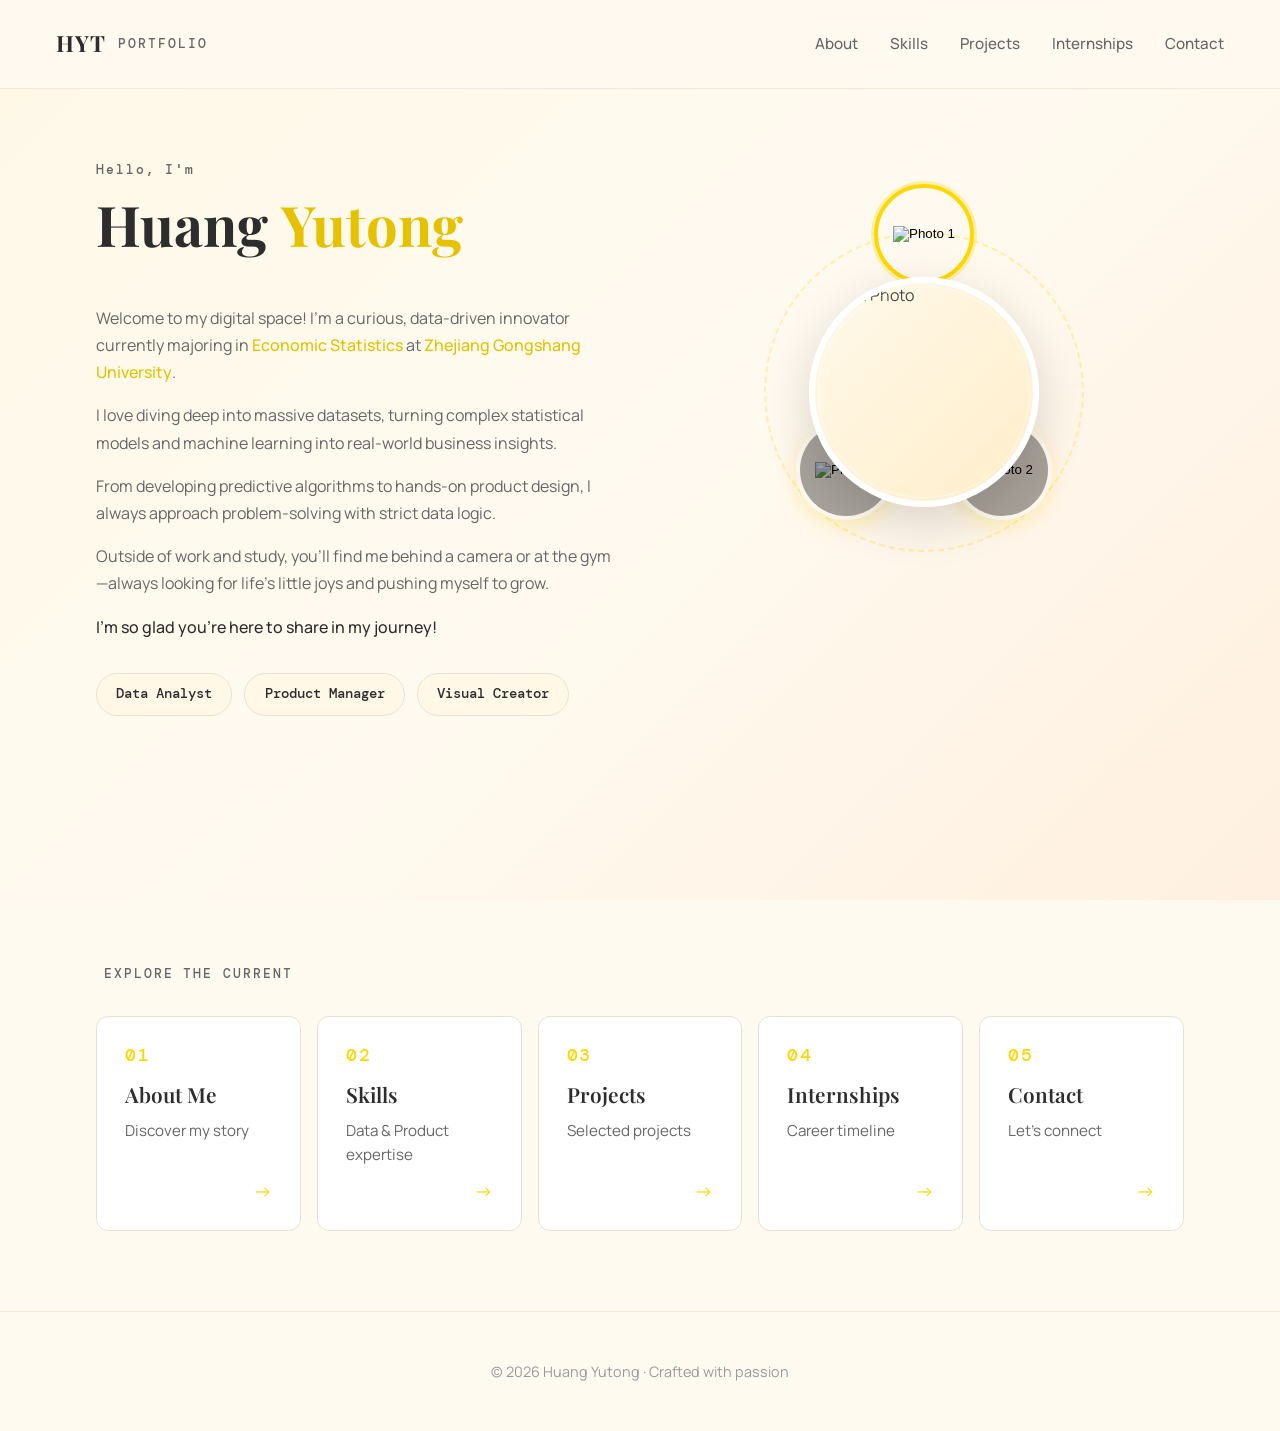
==== index.html @ dac46390 "Initial commit: Personal portfolio website - Implement responsive homepage with hero section - Add i" ====
<!DOCTYPE html>
<html lang="en">
<head>
    <meta charset="UTF-8">
    <meta name="viewport" content="width=device-width, initial-scale=1.0">
    <title>Huang Yutong | Portfolio</title>
    <link rel="preconnect" href="https://fonts.googleapis.com">
    <link rel="preconnect" href="https://fonts.gstatic.com" crossorigin>
    <link href="https://fonts.googleapis.com/css2?family=DM+Mono:wght@400;500&family=Manrope:wght@400;500;600;700&family=Playfair+Display:ital,wght@0,500;0,600;0,700;1,500;1,600;1,700&display=swap" rel="stylesheet">
    <link rel="stylesheet" href="style.css">
</head>
<body class="home-page">
    <!-- Background Gradient -->
    <div class="bg-gradient"></div>

    <!-- Navigation -->
    <nav class="navbar">
        <div class="nav-inner">
            <a href="index.html" class="nav-brand">
                <span class="nav-logo">HYT</span>
                <span class="nav-text">PORTFOLIO</span>
            </a>
            <div class="nav-links">
                <a href="about.html" class="nav-link">About</a>
                <a href="skills.html" class="nav-link">Skills</a>
                <a href="work.html" class="nav-link">Projects</a>
                <a href="journey.html" class="nav-link">Internships</a>
                <a href="contact.html" class="nav-link">Contact</a>
            </div>
            <button class="nav-toggle">
                <span></span>
                <span></span>
            </button>
        </div>
    </nav>

    <!-- Mobile Menu -->
    <div class="mobile-menu">
        <a href="about.html" class="mobile-link">About</a>
        <a href="skills.html" class="mobile-link">Skills</a>
        <a href="work.html" class="mobile-link">Projects</a>
        <a href="journey.html" class="mobile-link">Internships</a>
        <a href="contact.html" class="mobile-link">Contact</a>
    </div>

    <!-- Hero Section -->
    <section class="hero">
        <div class="hero-content">
            <div class="hero-greeting">
                <span class="greeting-line">Hello, I'm</span>
                <h1 class="hero-name">Huang <span class="highlight-name">Yutong</span></h1>
            </div>

            <div class="hero-intro">
                <p>Welcome to my digital space! I'm a curious, data-driven innovator currently majoring in <span class="highlight">Economic Statistics</span> at <span class="highlight">Zhejiang Gongshang University</span>.</p>
                <p>I love diving deep into massive datasets, turning complex statistical models and machine learning into real-world business insights.</p>
                <p>From developing predictive algorithms to hands-on product design, I always approach problem-solving with strict data logic.</p>
                <p>Outside of work and study, you'll find me behind a camera or at the gym—always looking for life's little joys and pushing myself to grow.</p>
                <p class="intro-closing">I'm so glad you're here to share in my journey!</p>
            </div>

            <div class="hero-roles">
                <div class="role-pill">Data Analyst</div>
                <div class="role-pill">Product Manager</div>
                <div class="role-pill">Visual Creator</div>
            </div>
        </div>

        <div class="hero-visual">
            <div class="photo-collage" id="photoCollage">
                <div class="ripple-container" id="rippleContainer"></div>
                <div class="photo-wheel" id="photoWheel">
                    <div class="wheel-ring" id="wheelRing">
                        <button class="photo-btn photo-btn-1" data-photo="我的素材/me1.jpg" data-index="0">
                            <img src="我的素材/me1.jpg" alt="Photo 1">
                            <span class="photo-overlay"></span>
                        </button>
                        <button class="photo-btn photo-btn-2" data-photo="我的素材/me2.jpg" data-index="1">
                            <img src="我的素材/me2.jpg" alt="Photo 2">
                            <span class="photo-overlay"></span>
                        </button>
                        <button class="photo-btn photo-btn-3" data-photo="我的素材/me3.jpg" data-index="2">
                            <img src="我的素材/me3.jpg" alt="Photo 3">
                            <span class="photo-overlay"></span>
                        </button>
                    </div>
                </div>
                <div class="main-photo-container">
                    <div class="main-photo-wrapper">
                        <div class="main-photo-inner">
                            <img src="我的素材/me1.jpg" alt="Main Photo" class="main-photo" id="mainPhoto">
                            <div class="main-photo-gradient"></div>
                            <div class="main-photo-inner-border"></div>
                        </div>
                    </div>
                </div>
            </div>
        </div>
    </section>

    <!-- Quick Links -->
    <section class="quick-links">
        <div class="quick-links-header">
            <span class="quick-links-title">EXPLORE THE CURRENT</span>
        </div>
        <div class="quick-links-container">
            <a href="about.html" class="quick-link" data-link="about">
                <span class="link-number">01</span>
                <div class="link-info">
                    <h3>About Me</h3>
                    <p>Discover my story</p>
                </div>
                <span class="link-arrow">→</span>
            </a>

            <a href="skills.html" class="quick-link" data-link="skills">
                <span class="link-number">02</span>
                <div class="link-info">
                    <h3>Skills</h3>
                    <p>Data & Product expertise</p>
                </div>
                <span class="link-arrow">→</span>
            </a>

            <a href="work.html" class="quick-link" data-link="work">
                <span class="link-number">03</span>
                <div class="link-info">
                    <h3>Projects</h3>
                    <p>Selected projects</p>
                </div>
                <span class="link-arrow">→</span>
            </a>

            <a href="journey.html" class="quick-link" data-link="journey">
                <span class="link-number">04</span>
                <div class="link-info">
                    <h3>Internships</h3>
                    <p>Career timeline</p>
                </div>
                <span class="link-arrow">→</span>
            </a>

            <a href="contact.html" class="quick-link" data-link="contact">
                <span class="link-number">05</span>
                <div class="link-info">
                    <h3>Contact</h3>
                    <p>Let's connect</p>
                </div>
                <span class="link-arrow">→</span>
            </a>
        </div>
    </section>

    <!-- Footer -->
    <footer class="footer">
        <p>© 2026 Huang Yutong · Crafted with passion</p>
    </footer>

    <script src="script.js"></script>
</body>
</html>
---- style.css ----
/* ===== CSS Variables - Warm Yellow Theme ===== */
:root {
    /* Colors - Inspired by 2.png */
    --primary: #FFD700;
    --primary-dark: #E5C100;
    --accent: #FF6347;
    --accent-light: #FFB84D;

    --bg-main: #FFFAF0;
    --bg-card: #FFFFFF;
    --bg-muted: #FFF8E7;

    --text-primary: #2D2D2D;
    --text-secondary: #666666;
    --text-muted: #999999;

    --border: #E8E0D0;
    --border-light: #F0E8D8;

    /* Typography */
    --font-display: 'Playfair Display', serif;
    --font-body: 'Manrope', sans-serif;
    --font-mono: 'DM Mono', monospace;

    /* Spacing */
    --space-xs: 0.5rem;
    --space-sm: 1rem;
    --space-md: 2rem;
    --space-lg: 4rem;
    --space-xl: 6rem;

    /* Transitions */
    --ease: cubic-bezier(0.4, 0, 0.2, 1);

    /* Spring Animation */
    --spring-stiffness: 52;
    --spring-damping: 15;
}

/* ===== Reset & Base ===== */
* {
    margin: 0;
    padding: 0;
    box-sizing: border-box;
}

html {
    scroll-behavior: smooth;
}

body {
    font-family: var(--font-body);
    background: var(--bg-main);
    color: var(--text-primary);
    line-height: 1.6;
    overflow-x: hidden;
    min-height: 100vh;
    font-weight: 400;
}

/* ===== Background Gradient ===== */
.bg-gradient {
    position: fixed;
    top: 0;
    left: 0;
    right: 0;
    bottom: 0;
    background: linear-gradient(135deg, #FFF8E7 0%, #FFFAF0 50%, #FFF0E0 100%);
    z-index: -1;
}

/* ===== Navigation ===== */
.navbar {
    position: fixed;
    top: 0;
    left: 0;
    right: 0;
    z-index: 1000;
    padding: 1.5rem 3.5rem;
    background: rgba(255, 250, 240, 0.85);
    backdrop-filter: blur(20px);
    border-bottom: 1px solid var(--border-light);
    transition: all 0.3s var(--ease);
}

.nav-inner {
    max-width: 1200px;
    margin: 0 auto;
    display: flex;
    justify-content: space-between;
    align-items: center;
}

.nav-brand {
    display: flex;
    align-items: center;
    gap: 0.75rem;
    text-decoration: none;
    position: relative;
}

.nav-logo {
    font-family: var(--font-display);
    font-size: 1.4rem;
    font-weight: 700;
    color: var(--text-primary);
    letter-spacing: 0.05em;
}

.nav-text {
    font-family: var(--font-mono);
    font-size: 0.8rem;
    font-weight: 500;
    color: var(--text-secondary);
    letter-spacing: 0.15em;
}

.nav-links {
    display: flex;
    gap: 2rem;
}

.nav-link {
    color: var(--text-secondary);
    text-decoration: none;
    font-weight: 500;
    font-size: 0.95rem;
    position: relative;
    padding: 0.5rem 0;
    transition: color 0.2s var(--ease);
}

.nav-link::after {
    content: '';
    position: absolute;
    bottom: 0;
    left: 0;
    width: 0;
    height: 2px;
    background: var(--primary);
    transition: width 0.3s var(--ease);
}

.nav-link:hover,
.nav-link.active {
    color: var(--text-primary);
}

.nav-link:hover::after,
.nav-link.active::after {
    width: 100%;
}

.nav-toggle {
    display: none;
    flex-direction: column;
    gap: 5px;
    background: none;
    border: none;
    cursor: pointer;
    padding: 5px;
}

.nav-toggle span {
    width: 24px;
    height: 2px;
    background: var(--text-primary);
    border-radius: 2px;
    transition: all 0.3s var(--ease);
}

.nav-toggle.active span:nth-child(1) {
    transform: rotate(45deg) translate(5px, 5px);
}

.nav-toggle.active span:nth-child(2) {
    opacity: 0;
}

/* ===== Mobile Menu ===== */
.mobile-menu {
    position: fixed;
    top: 0;
    right: -100%;
    width: 100%;
    height: 100vh;
    background: var(--bg-main);
    z-index: 999;
    display: flex;
    flex-direction: column;
    justify-content: center;
    align-items: center;
    gap: 2rem;
    transition: right 0.4s var(--ease);
}

.mobile-menu.active {
    right: 0;
}

.mobile-link {
    font-family: var(--font-display);
    font-size: 2rem;
    font-weight: 600;
    color: var(--text-primary);
    text-decoration: none;
    transition: color 0.2s var(--ease);
}

.mobile-link:hover {
    color: var(--primary);
}

/* ===== Page Header ===== */
.page-header {
    text-align: center;
    padding: 8rem 2rem 3rem;
    max-width: 800px;
    margin: 0 auto;
}

.page-number {
    font-family: var(--font-mono);
    display: inline-block;
    font-size: 0.8rem;
    font-weight: 500;
    color: var(--primary);
    letter-spacing: 0.2em;
    margin-bottom: 1rem;
}

.page-title {
    font-family: var(--font-display);
    font-size: clamp(2.5rem, 6vw, 4rem);
    font-weight: 700;
    color: var(--text-primary);
    margin-bottom: 0.5rem;
}

.page-subtitle {
    font-size: 1.1rem;
    color: var(--text-secondary);
}

/* ===== Hero Section (Homepage) ===== */
.hero {
    min-height: 100vh;
    padding: 10rem 3.5rem 6rem;
    display: grid;
    grid-template-columns: 1fr 1fr;
    gap: 3rem;
    max-width: 1200px;
    margin: 0 auto;
    align-items: start;
    position: relative;
}

.hero-blur {
    position: fixed;
    top: 50%;
    left: 50%;
    width: 600px;
    height: 600px;
    transform: translate(-50%, -50%);
    background: radial-gradient(circle, rgba(255, 215, 0, 0.15) 0%, transparent 70%);
    filter: blur(60px);
    z-index: -1;
    animation: blur-pulse 8s ease-in-out infinite;
}

@keyframes blur-pulse {
    0%, 100% { opacity: 0.5; transform: translate(-50%, -50%) scale(1); }
    50% { opacity: 0.8; transform: translate(-50%, -50%) scale(1.2); }
}

.hero-greeting {
    margin-bottom: 1rem;
}

.greeting-line {
    font-family: var(--font-mono);
    font-size: 0.8rem;
    font-weight: 500;
    color: var(--text-secondary);
    letter-spacing: 0.15em;
    display: block;
    margin-bottom: 0.75rem;
}

.hero-name {
    font-family: var(--font-display);
    font-size: clamp(2.5rem, 5vw, 3.5rem);
    font-weight: 700;
    color: var(--text-primary);
    line-height: 1.15;
    margin-bottom: 1.5rem;
}

.hero-name .highlight-name {
    color: var(--primary-dark);
    position: relative;
    display: inline-block;
}

.hero-intro {
    margin-bottom: 2rem;
    padding-top: 1.5rem;
}

.hero-intro p {
    font-size: 1rem;
    color: var(--text-secondary);
    margin-bottom: 1rem;
    line-height: 1.7;
}

.hero-intro .highlight {
    color: var(--primary-dark);
    font-weight: 500;
}

.hero-intro .intro-closing {
    font-weight: 500;
    color: var(--text-primary);
}

.hero-roles {
    display: flex;
    flex-wrap: wrap;
    gap: 0.75rem;
}

.role-pill {
    font-family: var(--font-mono);
    padding: 0.6rem 1.2rem;
    background: var(--bg-muted);
    border: 1px solid var(--border);
    border-radius: 25px;
    font-size: 0.85rem;
    font-weight: 500;
    color: var(--text-primary);
    transition: all 0.3s var(--ease);
}

.role-pill:hover {
    background: var(--primary);
    border-color: var(--primary);
    color: #fff;
    transform: translateY(-2px);
    box-shadow: 0 4px 12px rgba(255, 215, 0, 0.3);
}

/* ===== Hero Visual ===== */
.hero-visual {
    display: flex;
    justify-content: center;
    align-items: center;
    position: relative;
    padding-top: 2rem;
}

/* ===== Photo Collage ===== */
.photo-collage {
    position: relative;
    width: 400px;
    height: 400px;
    display: flex;
    align-items: center;
    justify-content: center;
}

.ripple-container {
    position: absolute;
    width: 100%;
    height: 100%;
    pointer-events: none;
    overflow: hidden;
    border-radius: 50%;
}

.ripple {
    position: absolute;
    width: 40px;
    height: 40px;
    border-radius: 50%;
    background: radial-gradient(circle, rgba(255, 215, 0, 0.5) 0%, rgba(255, 215, 0, 0.1) 70%, transparent 100%);
    pointer-events: none;
    animation: rippleExpand 1.35s ease-out forwards;
}

@keyframes rippleExpand {
    0% {
        transform: scale(0);
        opacity: 0.7;
    }
    100% {
        transform: scale(2.8);
        opacity: 0;
    }
}

.photo-wheel {
    position: absolute;
    width: 100%;
    height: 100%;
    display: flex;
    align-items: center;
    justify-content: center;
}

.wheel-ring {
    position: absolute;
    width: 320px;
    height: 320px;
    border-radius: 50%;
    border: 2px dashed rgba(255, 215, 0, 0.3);
    transition: transform 0.6s cubic-bezier(0.34, 1.56, 0.64, 1);
}

.photo-btn {
    position: absolute;
    width: 100px;
    height: 100px;
    border-radius: 50%;
    border: 4px solid var(--bg-main);
    padding: 0;
    cursor: pointer;
    background: none;
    overflow: hidden;
    box-shadow: 0 6px 20px rgba(255, 215, 0, 0.25);
    transition: all 0.3s var(--ease);
    transform-origin: center center;
}

.photo-btn img {
    width: 100%;
    height: 100%;
    object-fit: cover;
    transition: transform 0.6s cubic-bezier(0.34, 1.56, 0.64, 1);
}

.photo-btn .photo-overlay {
    position: absolute;
    top: 0;
    left: 0;
    right: 0;
    bottom: 0;
    background: rgba(0, 0, 0, 0.35);
    transition: opacity 0.3s var(--ease);
    pointer-events: none;
}

.photo-btn.active .photo-overlay {
    opacity: 0;
}

.photo-btn:hover {
    transform: scale(1.05);
    box-shadow: 0 8px 25px rgba(255, 215, 0, 0.35);
}

.photo-btn-1 {
    top: 0;
    left: 50%;
    transform: translateX(-50%) translateY(-50%);
}

.photo-btn-2 {
    bottom: 30px;
    right: 30px;
}

.photo-btn-3 {
    bottom: 30px;
    left: 30px;
}

.main-photo-container {
    position: absolute;
    width: 256px;
    height: 256px;
    display: flex;
    align-items: center;
    justify-content: center;
    animation: floatMainPhoto 6.5s ease-in-out infinite;
}

@keyframes floatMainPhoto {
    0%, 100% {
        transform: translateY(0);
    }
    50% {
        transform: translateY(-9px);
    }
}

.main-photo-wrapper {
    position: relative;
    width: 230px;
    height: 230px;
    border-radius: 50%;
    overflow: hidden;
    box-shadow: 0 15px 50px rgba(0, 0, 0, 0.15);
    background: linear-gradient(135deg, #FFF8E7 0%, #FFF0E0 100%);
    border: 6px solid var(--bg-card);
    transition: all 0.4s var(--ease);
}

.main-photo-wrapper:hover {
    transform: scale(1.02);
    box-shadow: 0 20px 60px rgba(0, 0, 0, 0.2);
}

.main-photo-inner {
    position: relative;
    width: 100%;
    height: 100%;
    border-radius: 50%;
    overflow: hidden;
}

.main-photo {
    width: 100%;
    height: 100%;
    object-fit: cover;
    transition: all 0.58s ease-out;
}

.main-photo.fade-out {
    opacity: 0;
    transform: scale(0.9);
}

.main-photo.fade-in {
    opacity: 1;
    transform: scale(1);
}

.main-photo.fade-in-start {
    opacity: 0;
    transform: scale(1.14);
}

.main-photo-gradient {
    position: absolute;
    top: 0;
    left: 0;
    right: 0;
    bottom: 0;
    background: linear-gradient(135deg, rgba(255, 255, 255, 0.15) 0%, rgba(255, 215, 0, 0.1) 100%);
    pointer-events: none;
    border-radius: 50%;
}

.main-photo-inner-border {
    position: absolute;
    top: 3px;
    left: 3px;
    right: 3px;
    bottom: 3px;
    border: 1px solid rgba(255, 255, 255, 0.5);
    border-radius: 50%;
    pointer-events: none;
}

.photo-btn.active {
    border-color: var(--primary);
    box-shadow: 0 0 0 3px rgba(255, 215, 0, 0.3);
}

/* ===== Visual Decoration ===== */
.visual-decoration {
    position: relative;
    width: 320px;
    height: 320px;
    display: flex;
    align-items: center;
    justify-content: center;
}

.decoration-circle {
    position: absolute;
    border-radius: 50%;
    border: 2px solid;
    opacity: 0.15;
    animation: float 6s ease-in-out infinite;
}

.circle-1 {
    width: 200px;
    height: 200px;
    border-color: var(--primary);
    animation-delay: 0s;
}

.circle-2 {
    width: 260px;
    height: 260px;
    border-color: var(--accent-light);
    animation-delay: 0.5s;
}

.circle-3 {
    width: 320px;
    height: 320px;
    border-color: var(--accent);
    animation-delay: 1s;
}

@keyframes float {
    0%, 100% {
        transform: translateY(0) scale(1);
        opacity: 0.15;
    }
    50% {
        transform: translateY(-20px) scale(1.05);
        opacity: 0.25;
    }
}

/* ===== Cube Grid Animation ===== */
.cube-grid {
    position: relative;
    width: 320px;
    height: 320px;
    perspective: 1000px;
    transform-style: preserve-3d;
}

.cube-row {
    display: flex;
    justify-content: center;
    gap: 8px;
    margin-bottom: 8px;
}

.cube {
    width: 40px;
    height: 40px;
    position: relative;
    transform-style: preserve-3d;
    transition: transform 0.3s var(--ease);
}

.cube-inner {
    width: 100%;
    height: 100%;
    position: relative;
    transform-style: preserve-3d;
    animation: rotateCube 12s linear infinite;
}

@keyframes rotateCube {
    0% {
        transform: rotateX(0deg) rotateY(0deg);
    }
    100% {
        transform: rotateX(360deg) rotateY(360deg);
    }
}

.cube-face {
    position: absolute;
    width: 40px;
    height: 40px;
    border: 1px solid rgba(255, 215, 0, 0.6);
    background: rgba(255, 215, 0, 0.05);
    opacity: 0.4;
    transition: all 0.3s var(--ease);
}

.cube-face.front {
    transform: translateZ(20px);
}

.cube-face.back {
    transform: rotateY(180deg) translateZ(20px);
}

.cube-face.right {
    transform: rotateY(90deg) translateZ(20px);
}

.cube-face.left {
    transform: rotateY(-90deg) translateZ(20px);
}

.cube-face.top {
    transform: rotateX(90deg) translateZ(20px);
}

.cube-face.bottom {
    transform: rotateX(-90deg) translateZ(20px);
}

.cube:hover .cube-face {
    opacity: 0.9;
    background: rgba(255, 215, 0, 0.3);
    border-color: var(--accent);
}

/* Wave propagation effect */
.cube.wave .cube-face {
    background: rgba(255, 215, 0, 0.4);
    border-color: rgba(255, 215, 0, 0.8);
    opacity: 0.8;
}

/* Explosion effect */
.cube.explode .cube-inner {
    animation: explodeRotate 0.6s ease-out;
}

.cube.explode .cube-face {
    background: rgba(255, 215, 0, 0.5);
    border-color: var(--accent);
    opacity: 0.9;
}

@keyframes explodeRotate {
    0% {
        transform: rotateX(0deg) rotateY(0deg) scale(1);
    }
    50% {
        transform: rotateX(180deg) rotateY(180deg) scale(1.3);
    }
    100% {
        transform: rotateX(360deg) rotateY(360deg) scale(1);
    }
}

/* Sparkle effect */
.cube.sparkle .cube-face {
    background: rgba(255, 255, 255, 0.6);
    border-color: rgba(255, 215, 0, 0.9);
    opacity: 1;
    animation: sparkleFlash 0.8s ease-out;
}

@keyframes sparkleFlash {
    0%, 100% {
        opacity: 0.6;
        background: rgba(255, 215, 0, 0.3);
    }
    25%, 75% {
        opacity: 1;
        background: rgba(255, 255, 255, 0.7);
    }
    50% {
        opacity: 0.8;
        background: rgba(255, 215, 0, 0.5);
    }
}

/* ===== Lightbox ===== */
.lightbox {
    position: fixed;
    top: 0;
    left: 0;
    right: 0;
    bottom: 0;
    background: rgba(0, 0, 0, 0.9);
    z-index: 9999;
    display: flex;
    align-items: center;
    justify-content: center;
    opacity: 0;
    pointer-events: none;
    transition: opacity 0.3s var(--ease);
}

.lightbox-wrapper {
    display: flex;
    align-items: center;
    justify-content: center;
    width: 100%;
    height: 100%;
    padding: 2rem;
}

.lightbox.active {
    opacity: 1;
    pointer-events: all;
}

.lightbox-content {
    max-width: 100%;
    max-height: 100%;
    object-fit: contain;
    transform: scale(0.9);
    transition: transform 0.3s var(--ease);
    width: auto;
    height: auto;
}

.lightbox.active .lightbox-content {
    transform: scale(1);
}

.lightbox-close {
    position: absolute;
    top: 2rem;
    right: 2rem;
    width: 40px;
    height: 40px;
    background: rgba(255, 255, 255, 0.1);
    border: none;
    border-radius: 50%;
    cursor: pointer;
    display: flex;
    align-items: center;
    justify-content: center;
    transition: background 0.3s var(--ease);
}

.lightbox-close:hover {
    background: rgba(255, 255, 255, 0.2);
}

.lightbox-close::before,
.lightbox-close::after {
    content: '';
    position: absolute;
    width: 20px;
    height: 2px;
    background: white;
    border-radius: 2px;
}

.lightbox-close::before {
    transform: rotate(45deg);
}

.lightbox-close::after {
    transform: rotate(-45deg);
}

/* ===== Quick Links ===== */
.quick-links {
    max-width: 1200px;
    margin: 4rem auto 4rem;
    padding: 0 3.5rem;
}

.quick-links-header {
    display: flex;
    justify-content: space-between;
    align-items: center;
    margin-bottom: 1rem;
    padding: 0 0.5rem;
}

.quick-links-title {
    font-family: var(--font-mono);
    font-size: 0.8rem;
    font-weight: 500;
    color: var(--text-secondary);
    letter-spacing: 0.15em;
}

.quick-links-container {
    display: flex;
    gap: 1rem;
    padding: 1rem 0;
}

.quick-link {
    flex: 1;
    display: flex;
    flex-direction: column;
    gap: 0.5rem;
    padding: 1.5rem 1.75rem;
    background: var(--bg-card);
    border: 1px solid var(--border);
    border-radius: 12px;
    cursor: pointer;
    transition: all 0.3s var(--ease);
    text-decoration: none;
    min-height: 180px;
}

.quick-link:hover {
    border-color: var(--primary);
    transform: translateY(-4px);
    box-shadow: 0 8px 25px rgba(255, 215, 0, 0.15);
}

.link-number {
    font-family: var(--font-mono);
    font-size: 1.1rem;
    font-weight: 500;
    color: var(--primary);
    letter-spacing: 0.1em;
}

.link-info {
    flex: 1;
    display: flex;
    flex-direction: column;
    gap: 0.5rem;
}

.link-info h3 {
    font-family: var(--font-display);
    font-size: 1.3rem;
    font-weight: 600;
    color: var(--text-primary);
    margin: 0;
}

.link-info p {
    font-size: 0.95rem;
    font-weight: 400;
    color: var(--text-secondary);
    margin: 0;
}

.link-arrow {
    font-size: 1.2rem;
    color: var(--primary);
    transition: transform 0.3s var(--ease);
    align-self: flex-end;
}

.quick-link:hover .link-arrow {
    transform: translateX(4px);
}

/* ===== About Section ===== */
.about-section {
    max-width: 900px;
    margin: 0 auto;
    padding: 0 3rem 4rem;
}

.about-grid {
    display: grid;
    gap: 1.5rem;
    margin-bottom: 3rem;
}

.about-card {
    padding: 2rem;
    background: var(--bg-card);
    border: 1px solid var(--border);
    border-radius: 16px;
    transition: all 0.3s var(--ease);
}

.about-card:hover {
    border-color: var(--primary);
    box-shadow: 0 8px 30px rgba(255, 215, 0, 0.15);
}

/* Interactive Cards */
.interactive-card {
    cursor: pointer;
    position: relative;
    overflow: hidden;
}

.interactive-card .card-title {
    font-family: var(--font-display);
    font-size: 1.25rem;
    font-weight: 600;
    margin-bottom: 0;
    transition: color 0.3s var(--ease);
}

.interactive-card:hover .card-title {
    color: var(--primary);
}

.interactive-card .card-content {
    max-height: 0;
    overflow: hidden;
    transition: max-height 0.5s var(--ease), opacity 0.4s var(--ease);
    opacity: 0;
}

.interactive-card.active .card-content {
    max-height: 800px;
    opacity: 1;
    margin-top: 1.5rem;
}

.interactive-card .card-content p {
    color: var(--text-secondary);
    line-height: 1.7;
    margin-bottom: 1.5rem;
}

.interactive-card .card-photo {
    border-radius: 12px;
    overflow: hidden;
    box-shadow: 0 8px 25px rgba(0, 0, 0, 0.15);
    max-width: 300px;
    margin: 0 auto;
}

.interactive-card .card-photo img {
    width: 100%;
    height: auto;
    max-height: 400px;
    object-fit: cover;
    display: block;
}

.card-hint {
    margin-top: 1rem;
    font-size: 0.8rem;
    color: var(--text-muted);
    opacity: 0.6;
    transition: opacity 0.3s var(--ease);
}

.interactive-card:hover .card-hint {
    opacity: 1;
}

.interactive-card.active .card-hint {
    display: none;
}

/* Non-interactive card icon (legacy) */
.card-icon {
    font-size: 2rem;
    margin-bottom: 1rem;
}

.about-card h3 {
    font-family: var(--font-display);
    font-size: 1.25rem;
    font-weight: 600;
    margin-bottom: 0.75rem;
}

.about-card p {
    color: var(--text-secondary);
    line-height: 1.7;
}

.education-card {
    padding: 2rem;
    background: var(--bg-muted);
    border: 1px solid var(--border);
    border-radius: 16px;
}

.education-card h2 {
    font-family: var(--font-display);
    font-size: 1.5rem;
    margin-bottom: 1.5rem;
}

.edu-item {
    display: flex;
    justify-content: space-between;
    align-items: center;
}

.edu-main h3 {
    font-size: 1.1rem;
    font-weight: 600;
}

.edu-major {
    color: var(--text-secondary);
}

.edu-gpa {
    text-align: center;
}

.gpa-value {
    font-family: var(--font-display);
    font-size: 2rem;
    font-weight: 700;
    color: var(--primary);
}

.gpa-total {
    color: var(--text-muted);
}

/* ===== Skills Section ===== */
.skills-section {
    max-width: 900px;
    margin: 0 auto;
    padding: 0 3rem 4rem;
}

.skill-category {
    margin-bottom: 3rem;
}

.skill-category h2 {
    font-family: var(--font-display);
    font-size: 1.5rem;
    margin-bottom: 1.5rem;
}

.skills-grid {
    display: flex;
    flex-direction: column;
    gap: 1rem;
}

.skill-item {
    padding: 1rem 0;
}

.skill-header {
    display: flex;
    justify-content: space-between;
    margin-bottom: 0.5rem;
}

.skill-name {
    font-weight: 500;
    color: var(--text-primary);
}

.skill-percent {
    color: var(--text-secondary);
    font-size: 0.9rem;
}

.skill-bar {
    height: 6px;
    background: var(--border);
    border-radius: 3px;
    overflow: hidden;
}

.skill-fill {
    height: 100%;
    background: linear-gradient(90deg, var(--primary), var(--accent-light));
    border-radius: 3px;
    width: var(--fill);
    transition: width 1s var(--ease);
}

.skill-tags {
    display: flex;
    flex-wrap: wrap;
    gap: 0.75rem;
}

.skill-tag {
    font-family: var(--font-mono);
    padding: 0.5rem 1rem;
    background: var(--bg-muted);
    border: 1px solid var(--border);
    border-radius: 20px;
    font-size: 0.8rem;
    font-weight: 500;
    color: var(--text-primary);
    transition: all 0.3s var(--ease);
}

.skill-tag:hover {
    background: var(--primary);
    border-color: var(--primary);
    color: #fff;
}

.competency-list {
    display: grid;
    gap: 0.75rem;
}

.competency-item {
    display: flex;
    align-items: center;
    gap: 0.75rem;
    padding: 0.75rem 0;
}

.check-icon {
    color: var(--primary);
    font-weight: 600;
}

/* ===== Skills Nebula ===== */
.skills-nebula {
    max-width: 1000px;
    margin: 0 auto 4rem;
    padding: 0 3rem;
    position: relative;
    min-height: 500px;
}

.nebula-center {
    position: absolute;
    top: 50%;
    left: 50%;
    transform: translate(-50%, -50%);
    z-index: 1;
}

.core-skill {
    width: 120px;
    height: 120px;
    border-radius: 50%;
    background: linear-gradient(135deg, var(--primary), var(--accent-light));
    display: flex;
    flex-direction: column;
    align-items: center;
    justify-content: center;
    box-shadow: 0 0 60px rgba(255, 215, 0, 0.3);
    animation: pulse-glow 3s ease-in-out infinite;
}

.core-icon {
    font-size: 2rem;
}

.core-text {
    font-size: 0.9rem;
    font-weight: 600;
    color: var(--bg-main);
}

@keyframes pulse-glow {
    0%, 100% { box-shadow: 0 0 60px rgba(255, 215, 0, 0.3); }
    50% { box-shadow: 0 0 80px rgba(255, 215, 0, 0.5); }
}

.skill-cluster {
    position: absolute;
    width: 200px;
}

.cluster-data {
    top: 10%;
    left: 5%;
}

.cluster-product {
    top: 10%;
    right: 5%;
}

.cluster-title {
    font-family: var(--font-display);
    font-size: 1.1rem;
    font-weight: 600;
    margin-bottom: 1rem;
    color: var(--text-primary);
}

.cluster-items {
    display: flex;
    flex-wrap: wrap;
    gap: 0.5rem;
}

.skill-node {
    font-family: var(--font-mono);
    padding: 0.5rem 1rem;
    background: var(--bg-card);
    border: 1px solid var(--border);
    border-radius: 20px;
    font-size: 0.8rem;
    font-weight: 500;
    transition: all 0.3s var(--ease);
    cursor: default;
    animation: floatNode 3s ease-in-out infinite;
    position: relative;
    overflow: hidden;
}

.skill-node::before {
    content: '';
    position: absolute;
    top: 0;
    left: -100%;
    width: 100%;
    height: 100%;
    background: linear-gradient(90deg, transparent, rgba(255, 215, 0, 0.2), transparent);
    transition: left 0.5s var(--ease);
}

.skill-node:hover::before {
    left: 100%;
}

.skill-node:hover {
    background: var(--primary);
    border-color: var(--primary);
    color: var(--bg-main);
    transform: scale(1.15);
    box-shadow: 0 4px 15px rgba(255, 215, 0, 0.3);
    animation-play-state: paused;
}

@keyframes floatNode {
    0%, 100% {
        transform: translateY(0);
    }
    50% {
        transform: translateY(-5px);
    }
}

@keyframes pulseGlow {
    0%, 100% {
        box-shadow: 0 0 10px rgba(255, 215, 0, 0.3);
    }
    50% {
        box-shadow: 0 0 20px rgba(255, 215, 0, 0.5);
    }
}

@keyframes shimmer {
    0% {
        background-position: -200% center;
    }
    100% {
        background-position: 200% center;
    }
}

/* Stagger animations for nodes */
.skill-node:nth-child(1) { animation-delay: 0s; }
.skill-node:nth-child(2) { animation-delay: 0.1s; }
.skill-node:nth-child(3) { animation-delay: 0.2s; }
.skill-node:nth-child(4) { animation-delay: 0.3s; }
.skill-node:nth-child(5) { animation-delay: 0.4s; }
.skill-node:nth-child(6) { animation-delay: 0.5s; }
.skill-node:nth-child(7) { animation-delay: 0.6s; }
.skill-node:nth-child(8) { animation-delay: 0.7s; }
.skill-node:nth-child(9) { animation-delay: 0.8s; }

.node-large {
    padding: 0.7rem 1.3rem;
    font-size: 0.95rem;
    font-weight: 600;
    background: var(--bg-muted);
}

.node-medium {
    padding: 0.5rem 1rem;
}

.node-small {
    padding: 0.4rem 0.8rem;
    font-size: 0.8rem;
    opacity: 0.85;
}

/* Special Skills */
.special-skills {
    position: absolute;
    bottom: 5%;
    left: 50%;
    transform: translateX(-50%);
    display: flex;
    gap: 2rem;
}

.special-skill {
    width: 280px;
    padding: 1.5rem;
    background: var(--bg-card);
    border: 2px solid var(--primary);
    border-radius: 16px;
    display: flex;
    gap: 1rem;
    transition: all 0.3s var(--ease);
    position: relative;
    overflow: hidden;
    animation: pulseGlow 3s ease-in-out infinite;
}

.special-skill::before {
    content: '';
    position: absolute;
    top: -50%;
    left: -50%;
    width: 200%;
    height: 200%;
    background: radial-gradient(circle, rgba(255, 215, 0, 0.1) 0%, transparent 70%);
    opacity: 0;
    transition: opacity 0.3s var(--ease);
}

.special-skill:hover::before {
    opacity: 1;
    animation: rotate 4s linear infinite;
}

@keyframes rotate {
    from {
        transform: rotate(0deg);
    }
    to {
        transform: rotate(360deg);
    }
}

.special-skill:hover {
    transform: translateY(-4px);
    box-shadow: 0 12px 30px rgba(255, 215, 0, 0.3);
    border-color: var(--accent);
}

.special-icon {
    font-size: 2rem;
}

.special-content h3 {
    font-family: var(--font-display);
    font-size: 1rem;
    font-weight: 600;
    margin-bottom: 0.25rem;
}

.special-content p {
    font-size: 0.85rem;
    color: var(--text-secondary);
    margin-bottom: 0.75rem;
}

.special-tags {
    display: flex;
    flex-wrap: wrap;
    gap: 0.35rem;
}

.special-tags span {
    font-family: var(--font-mono);
    padding: 0.25rem 0.6rem;
    background: var(--bg-muted);
    border-radius: 12px;
    font-size: 0.7rem;
    font-weight: 500;
    color: var(--text-primary);
}

/* Competencies */
.competencies {
    max-width: 900px;
    margin: 0 auto 4rem;
    padding: 0 3rem;
}

.competencies h2 {
    font-family: var(--font-display);
    font-size: 1.5rem;
    margin-bottom: 1.5rem;
}

.competency-grid {
    display: grid;
    grid-template-columns: repeat(2, 1fr);
    gap: 0.75rem;
}

.competency-item {
    display: flex;
    align-items: center;
    gap: 0.75rem;
    padding: 0.75rem 1rem;
    background: var(--bg-card);
    border: 1px solid var(--border);
    border-radius: 10px;
    transition: all 0.3s var(--ease);
    position: relative;
    overflow: hidden;
}

.competency-item::after {
    content: '';
    position: absolute;
    left: 0;
    top: 0;
    bottom: 0;
    width: 0;
    background: linear-gradient(90deg, var(--primary) 0%, var(--accent-light) 100%);
    transition: width 0.3s var(--ease);
    opacity: 0.1;
}

.competency-item:hover::after {
    width: 100%;
}

.competency-item:hover {
    border-color: var(--primary);
    background: var(--bg-muted);
    transform: translateX(5px);
}

/* ===== Photography Gallery ===== */
.photography-section {
    max-width: 1200px;
    margin: 0 auto 4rem;
    padding: 0 3rem;
}

.photo-wall {
    display: grid;
    grid-template-columns: repeat(3, 1fr);
    gap: 1.5rem;
}

.photo-card {
    aspect-ratio: 4/5;
    border-radius: 16px;
    overflow: hidden;
    cursor: pointer;
    transition: all 0.4s var(--ease);
}

.photo-card img {
    width: 100%;
    height: 100%;
    object-fit: cover;
    filter: grayscale(100%);
    transition: filter 0.4s var(--ease), transform 0.4s var(--ease);
}

.photo-card:hover img {
    filter: grayscale(0%);
    transform: scale(1.05);
}

.photo-card:hover {
    transform: translateY(-8px);
    box-shadow: 0 15px 40px rgba(0, 0, 0, 0.2);
}

/* ===== Projects Accordion Section ===== */
.projects-accordion-section {
    max-width: 900px;
    margin: 0 auto;
    padding: 0 3rem 4rem;
}

.project-accordion-item {
    background: var(--bg-card);
    border: 1px solid var(--border);
    border-radius: 16px;
    margin-bottom: 1rem;
    overflow: hidden;
    transition: all 0.3s var(--ease);
}

.project-accordion-item:hover {
    border-color: var(--primary);
}

.project-accordion-item.active {
    border-color: var(--primary);
    box-shadow: 0 8px 30px rgba(255, 215, 0, 0.15);
}

.project-accordion-header {
    display: flex;
    justify-content: space-between;
    align-items: center;
    padding: 1.5rem 2rem;
    cursor: pointer;
    transition: background 0.3s var(--ease);
}

.project-accordion-header:hover {
    background: var(--bg-muted);
}

.project-header-left {
    display: flex;
    align-items: center;
    gap: 1.5rem;
    flex: 1;
}

.project-number-sm {
    font-family: var(--font-display);
    font-size: 1.5rem;
    font-weight: 700;
    color: var(--primary);
    opacity: 0.5;
}

.project-accordion-header h3 {
    font-family: var(--font-display);
    font-size: 1.25rem;
    font-weight: 600;
    color: var(--text-primary);
    margin: 0;
}

.project-header-right {
    display: flex;
    align-items: center;
    gap: 1rem;
}

.project-category {
    font-family: var(--font-mono);
    font-size: 0.75rem;
    font-weight: 500;
    color: var(--primary);
    text-transform: uppercase;
    letter-spacing: 0.1em;
}

.accordion-icon {
    font-size: 1.5rem;
    font-weight: 300;
    color: var(--text-primary);
    transition: transform 0.3s var(--ease);
    width: 24px;
    text-align: center;
}

.project-accordion-item.active .accordion-icon {
    transform: rotate(180deg);
}

.project-accordion-content {
    max-height: 0;
    overflow: hidden;
    transition: max-height 0.5s var(--ease);
}

.project-accordion-item.active .project-accordion-content {
    max-height: 800px;
}

.project-image {
    padding: 0 2rem 1.5rem;
}

.project-image img {
    width: 100%;
    height: auto;
    border-radius: 12px;
    object-fit: cover;
}

.project-details {
    padding: 0 2rem 2rem;
}

.project-details p {
    color: var(--text-secondary);
    line-height: 1.7;
    margin-bottom: 1.5rem;
}

.project-details .project-tags {
    display: flex;
    flex-wrap: wrap;
    gap: 0.5rem;
}

.project-details .project-tags span {
    font-family: var(--font-mono);
    padding: 0.4rem 0.8rem;
    background: var(--bg-muted);
    border: 1px solid var(--border);
    border-radius: 20px;
    font-size: 0.75rem;
    font-weight: 500;
    color: var(--text-primary);
    transition: all 0.3s var(--ease);
}

.project-details .project-tags span:hover {
    background: var(--primary);
    border-color: var(--primary);
    color: #fff;
}

/* ===== Journey Section ===== */
.journey-section {
    max-width: 800px;
    margin: 0 auto;
    padding: 0 3rem 4rem;
}

.timeline {
    position: relative;
    margin-bottom: 4rem;
}

.timeline-line {
    position: absolute;
    left: 15px;
    top: 0;
    bottom: 0;
    width: 2px;
    background: linear-gradient(to bottom, var(--primary), var(--accent-light), transparent);
}

.timeline-item {
    position: relative;
    padding-left: 50px;
    margin-bottom: 2rem;
}

.timeline-dot {
    position: absolute;
    left: 0;
    top: 0;
    width: 32px;
    height: 32px;
    background: var(--bg-card);
    border: 3px solid var(--primary);
    border-radius: 50%;
}

.timeline-card {
    padding: 1.5rem;
    background: var(--bg-card);
    border: 1px solid var(--border);
    border-radius: 12px;
    transition: all 0.3s var(--ease);
}

.timeline-card:hover {
    border-color: var(--primary);
}

.timeline-role {
    font-family: var(--font-mono);
    font-size: 0.75rem;
    font-weight: 500;
    color: var(--primary);
    margin-bottom: 0.5rem;
    letter-spacing: 0.05em;
}

.timeline-card h3 {
    font-family: var(--font-display);
    font-size: 1.1rem;
    font-weight: 600;
    margin-bottom: 0.5rem;
}

.timeline-card p {
    color: var(--text-secondary);
    font-size: 0.95rem;
    margin-bottom: 1rem;
}

.timeline-tags {
    display: flex;
    flex-wrap: wrap;
    gap: 0.5rem;
}

.timeline-tags span {
    font-family: var(--font-mono);
    padding: 0.3rem 0.7rem;
    background: var(--bg-muted);
    border-radius: 12px;
    font-size: 0.75rem;
    font-weight: 500;
    color: var(--text-secondary);
}

.creative-section {
    text-align: center;
}

.creative-section h2 {
    font-family: var(--font-display);
    font-size: 1.5rem;
    margin-bottom: 2rem;
}

.creative-grid {
    display: grid;
    grid-template-columns: repeat(2, 1fr);
    gap: 1.5rem;
}

.creative-item {
    padding: 2rem;
    background: var(--bg-muted);
    border: 1px solid var(--border);
    border-radius: 12px;
    text-align: center;
    transition: all 0.3s var(--ease);
}

.creative-item:hover {
    background: var(--bg-card);
    border-color: var(--primary);
}

.creative-icon {
    font-size: 2rem;
    margin-bottom: 0.75rem;
}

.creative-item h3 {
    font-family: var(--font-display);
    font-size: 1.1rem;
    font-weight: 600;
    margin-bottom: 0.5rem;
}

.creative-item p {
    color: var(--text-secondary);
    font-size: 0.9rem;
}

/* ===== Contact Section ===== */
.contact-section {
    max-width: 700px;
    margin: 0 auto;
    padding: 0 3rem 4rem;
}

.contact-intro {
    text-align: center;
    margin-bottom: 3rem;
}

.contact-intro p {
    font-size: 1.1rem;
    color: var(--text-secondary);
    line-height: 1.8;
}

.contact-card {
    background: var(--bg-card);
    border: 1px solid var(--border);
    border-radius: 16px;
    padding: 2rem;
    margin-bottom: 3rem;
}

.contact-item {
    display: flex;
    align-items: center;
    gap: 1.5rem;
    padding: 1.5rem 0;
    border-bottom: 1px solid var(--border-light);
}

.contact-item:last-child {
    border-bottom: none;
}

.contact-icon {
    font-size: 1.5rem;
}

.contact-info {
    display: flex;
    flex-direction: column;
}

.contact-label {
    font-size: 0.8rem;
    color: var(--text-muted);
    margin-bottom: 0.25rem;
}

.contact-value {
    font-weight: 500;
    color: var(--text-primary);
    text-decoration: none;
}

.contact-value:hover {
    color: var(--primary);
}

.contact-cta {
    text-align: center;
    padding: 3rem;
    background: var(--bg-muted);
    border: 1px solid var(--border);
    border-radius: 16px;
}

.qrcode-container {
    display: flex;
    justify-content: center;
    align-items: center;
    margin-top: 2rem;
}

.qrcode-image {
    width: 200px;
    height: 200px;
    object-fit: contain;
    border-radius: 12px;
    box-shadow: 0 4px 20px rgba(0, 0, 0, 0.1);
    transition: transform 0.3s var(--ease);
}

.qrcode-image:hover {
    transform: scale(1.05);
}

.contact-cta h2 {
    font-family: var(--font-display);
    font-size: 1.5rem;
    margin-bottom: 0.5rem;
}

.contact-cta p {
    color: var(--text-secondary);
    margin-bottom: 1.5rem;
}

.opportunity-tags {
    display: flex;
    flex-wrap: wrap;
    justify-content: center;
    gap: 0.75rem;
}

.opportunity-tags span {
    font-family: var(--font-mono);
    padding: 0.5rem 1rem;
    background: var(--bg-card);
    border: 1px solid var(--border);
    border-radius: 20px;
    font-size: 0.8rem;
    font-weight: 500;
    transition: all 0.3s var(--ease);
}

.opportunity-tags span:hover {
    background: var(--primary);
    border-color: var(--primary);
    color: #fff;
}

/* ===== Footer ===== */
.footer {
    text-align: center;
    padding: 3rem 3.5rem;
    border-top: 1px solid var(--border-light);
    color: var(--text-muted);
    font-size: 0.9rem;
}

/* ===== Responsive ===== */
@media (max-width: 1024px) {
    .hero {
        grid-template-columns: 1fr;
        padding-top: 10rem;
    }

    .hero-visual {
        order: -1;
    }

    .quick-links-container {
        flex-wrap: wrap;
    }

    .quick-link {
        flex: 1 1 calc(50% - 0.5rem);
        min-width: 280px;
    }
}

@media (max-width: 768px) {
    .navbar {
        padding: 1rem 1.5rem;
    }

    .nav-links {
        display: none;
    }

    .nav-toggle {
        display: flex;
    }

    .page-header,
    .hero,
    .quick-links,
    .about-section,
    .skills-section,
    .work-section,
    .journey-section,
    .contact-section,
    .skills-nebula,
    .photography-section,
    .competencies {
        padding-left: 1.5rem;
        padding-right: 1.5rem;
    }

    .project-card {
        flex-direction: column;
        gap: 1rem;
    }

    .creative-grid {
        grid-template-columns: 1fr;
    }

    .quick-link {
        flex: 1 1 100%;
        min-width: auto;
    }

    /* Photo Collage Responsive */
    .photo-collage {
        width: 300px;
        height: 300px;
    }

    .wheel-ring {
        width: 240px;
        height: 240px;
    }

    .photo-btn {
        width: 75px;
        height: 75px;
        border-width: 3px;
    }

    .photo-btn-1 {
        top: 0;
        left: 50%;
        transform: translateX(-50%) translateY(-50%);
    }

    .photo-btn-2 {
        bottom: 20px;
        right: 20px;
    }

    .photo-btn-3 {
        bottom: 20px;
        left: 20px;
    }

    .main-photo-container {
        width: 200px;
        height: 200px;
    }

    .main-photo-wrapper {
        width: 180px;
        height: 180px;
        border-width: 5px;
    }

    /* Nebula Responsive */
    .skills-nebula {
        min-height: 400px;
    }

    .skill-cluster {
        position: static;
        width: 100%;
        margin-bottom: 2rem;
    }

    .cluster-data,
    .cluster-product {
        top: auto;
        left: auto;
        right: auto;
    }

    .nebula-center {
        position: static;
        transform: none;
        margin: 0 auto 2rem;
    }

    .special-skills {
        position: static;
        transform: none;
        flex-direction: column;
        gap: 1rem;
    }

    .special-skill {
        width: 100%;
    }

    .competency-grid {
        grid-template-columns: 1fr;
    }

    /* Photo Wall Responsive */
    .photo-wall {
        grid-template-columns: repeat(2, 1fr);
        gap: 1rem;
    }
}
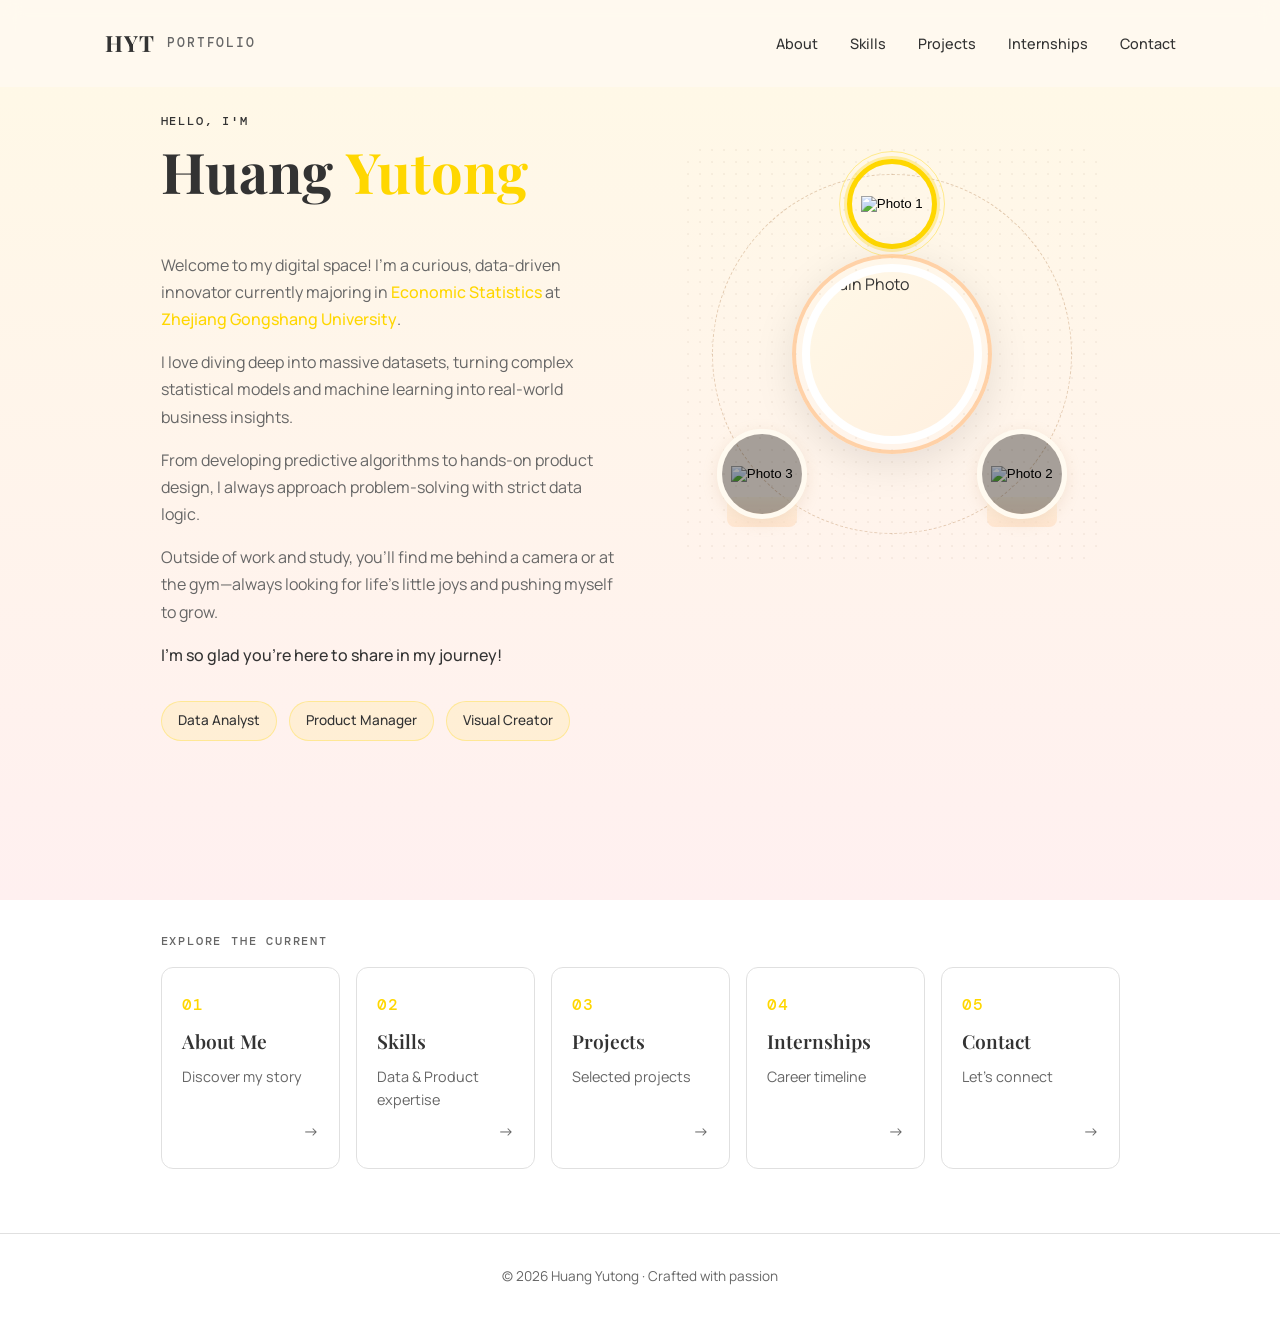
==== commit a68299d7: "Update portfolio: refactor navigation and photography grid - Rename journey.html to internships.html" ====
--- a/index.html
+++ b/index.html
@@ -24,7 +24,7 @@
                 <a href="about.html" class="nav-link">About</a>
                 <a href="skills.html" class="nav-link">Skills</a>
                 <a href="work.html" class="nav-link">Projects</a>
-                <a href="journey.html" class="nav-link">Internships</a>
+                <a href="internships.html" class="nav-link">Internships</a>
                 <a href="contact.html" class="nav-link">Contact</a>
             </div>
             <button class="nav-toggle">
@@ -39,15 +39,16 @@
         <a href="about.html" class="mobile-link">About</a>
         <a href="skills.html" class="mobile-link">Skills</a>
         <a href="work.html" class="mobile-link">Projects</a>
-        <a href="journey.html" class="mobile-link">Internships</a>
+        <a href="internships.html" class="mobile-link">Internships</a>
         <a href="contact.html" class="mobile-link">Contact</a>
     </div>
 
     <!-- Hero Section -->
     <section class="hero">
+        <!-- Left Content -->
         <div class="hero-content">
             <div class="hero-greeting">
-                <span class="greeting-line">Hello, I'm</span>
+                <span class="greeting-line">HELLO, I'M</span>
                 <h1 class="hero-name">Huang <span class="highlight-name">Yutong</span></h1>
             </div>
 
@@ -66,31 +67,59 @@
             </div>
         </div>
 
+        <!-- Right Visual - Photo Wheel Component -->
         <div class="hero-visual">
-            <div class="photo-collage" id="photoCollage">
+            <div class="photo-wheel-component" id="photoWheelComponent">
+                <!-- Ripple Container -->
                 <div class="ripple-container" id="rippleContainer"></div>
-                <div class="photo-wheel" id="photoWheel">
-                    <div class="wheel-ring" id="wheelRing">
-                        <button class="photo-btn photo-btn-1" data-photo="我的素材/me1.jpg" data-index="0">
+
+                <!-- Background Grid Pattern -->
+                <div class="grid-pattern"></div>
+
+                <!-- Orbit Track (Dashed Circle) -->
+                <div class="orbit-track"></div>
+
+                <!-- Satellite Images Container -->
+                <div class="satellites-container" id="satellitesContainer">
+                    <!-- Top Satellite (12 o'clock) -->
+                    <div class="satellite satellite-top" data-index="0">
+                        <!-- Decorative Ring -->
+                        <div class="decorative-ring"></div>
+                        <!-- Photo Button -->
+                        <button class="satellite-btn" data-photo="我的素材/me1.jpg">
                             <img src="我的素材/me1.jpg" alt="Photo 1">
-                            <span class="photo-overlay"></span>
+                            <span class="satellite-overlay"></span>
                         </button>
-                        <button class="photo-btn photo-btn-2" data-photo="我的素材/me2.jpg" data-index="1">
+                    </div>
+
+                    <!-- Bottom Right Satellite (4 o'clock) -->
+                    <div class="satellite satellite-right" data-index="1">
+                        <!-- Square Base -->
+                        <div class="square-base"></div>
+                        <!-- Photo Button -->
+                        <button class="satellite-btn" data-photo="我的素材/me2.jpg">
                             <img src="我的素材/me2.jpg" alt="Photo 2">
-                            <span class="photo-overlay"></span>
+                            <span class="satellite-overlay"></span>
                         </button>
-                        <button class="photo-btn photo-btn-3" data-photo="我的素材/me3.jpg" data-index="2">
+                    </div>
+
+                    <!-- Bottom Left Satellite (8 o'clock) -->
+                    <div class="satellite satellite-left" data-index="2">
+                        <!-- Square Base -->
+                        <div class="square-base"></div>
+                        <!-- Photo Button -->
+                        <button class="satellite-btn" data-photo="我的素材/me3.jpg">
                             <img src="我的素材/me3.jpg" alt="Photo 3">
-                            <span class="photo-overlay"></span>
+                            <span class="satellite-overlay"></span>
                         </button>
                     </div>
                 </div>
-                <div class="main-photo-container">
-                    <div class="main-photo-wrapper">
-                        <div class="main-photo-inner">
+
+                <!-- Center Main Image -->
+                <div class="center-main-image">
+                    <div class="main-image-outer-ring">
+                        <div class="main-image-inner-ring">
                             <img src="我的素材/me1.jpg" alt="Main Photo" class="main-photo" id="mainPhoto">
-                            <div class="main-photo-gradient"></div>
-                            <div class="main-photo-inner-border"></div>
                         </div>
                     </div>
                 </div>
@@ -98,7 +127,7 @@
         </div>
     </section>
 
-    <!-- Quick Links -->
+    <!-- Quick Links Section -->
     <section class="quick-links">
         <div class="quick-links-header">
             <span class="quick-links-title">EXPLORE THE CURRENT</span>
@@ -131,7 +160,7 @@
                 <span class="link-arrow">→</span>
             </a>
 
-            <a href="journey.html" class="quick-link" data-link="journey">
+            <a href="internships.html" class="quick-link" data-link="journey">
                 <span class="link-number">04</span>
                 <div class="link-info">
                     <h3>Internships</h3>
--- a/style.css
+++ b/style.css
@@ -1,21 +1,23 @@
-/* ===== CSS Variables - Warm Yellow Theme ===== */
+/* ===== CSS Variables - Figma Design Colors ===== */
 :root {
-    /* Colors - Inspired by 2.png */
+    /* Colors - From Figma design */
     --primary: #FFD700;
     --primary-dark: #E5C100;
-    --accent: #FF6347;
-    --accent-light: #FFB84D;
-
-    --bg-main: #FFFAF0;
+
+    /* Background gradient colors */
+    --bg-gradient-start: #FFF9E6;
+    --bg-gradient-end: #FFF0F0;
+
+    --bg-main: #FFFFFF;
     --bg-card: #FFFFFF;
     --bg-muted: #FFF8E7;
 
-    --text-primary: #2D2D2D;
+    --text-primary: #333333;
     --text-secondary: #666666;
     --text-muted: #999999;
 
-    --border: #E8E0D0;
-    --border-light: #F0E8D8;
+    --border: #E0E0E0;
+    --border-light: #F5F5F5;
 
     /* Typography */
     --font-display: 'Playfair Display', serif;
@@ -65,7 +67,7 @@
     left: 0;
     right: 0;
     bottom: 0;
-    background: linear-gradient(135deg, #FFF8E7 0%, #FFFAF0 50%, #FFF0E0 100%);
+    background: linear-gradient(180deg, var(--bg-gradient-start) 0%, var(--bg-gradient-end) 100%);
     z-index: -1;
 }
 
@@ -77,14 +79,13 @@
     right: 0;
     z-index: 1000;
     padding: 1.5rem 3.5rem;
-    background: rgba(255, 250, 240, 0.85);
-    backdrop-filter: blur(20px);
-    border-bottom: 1px solid var(--border-light);
+    background: rgba(255, 255, 255, 0.9);
+    backdrop-filter: blur(10px);
     transition: all 0.3s var(--ease);
 }
 
 .nav-inner {
-    max-width: 1200px;
+    max-width: 1071px;
     margin: 0 auto;
     display: flex;
     justify-content: space-between;
@@ -121,10 +122,10 @@
 }
 
 .nav-link {
-    color: var(--text-secondary);
+    color: var(--text-primary);
     text-decoration: none;
     font-weight: 500;
-    font-size: 0.95rem;
+    font-size: 0.9rem;
     position: relative;
     padding: 0.5rem 0;
     transition: color 0.2s var(--ease);
@@ -143,7 +144,7 @@
 
 .nav-link:hover,
 .nav-link.active {
-    color: var(--text-primary);
+    color: var(--primary);
 }
 
 .nav-link:hover::after,
@@ -245,11 +246,11 @@
 /* ===== Hero Section (Homepage) ===== */
 .hero {
     min-height: 100vh;
-    padding: 10rem 3.5rem 6rem;
+    padding: 7rem 3.5rem 4rem;
     display: grid;
     grid-template-columns: 1fr 1fr;
     gap: 3rem;
-    max-width: 1200px;
+    max-width: 1071px;
     margin: 0 auto;
     align-items: start;
     position: relative;
@@ -279,12 +280,12 @@
 
 .greeting-line {
     font-family: var(--font-mono);
-    font-size: 0.8rem;
+    font-size: 0.75rem;
     font-weight: 500;
-    color: var(--text-secondary);
+    color: var(--text-primary);
     letter-spacing: 0.15em;
     display: block;
-    margin-bottom: 0.75rem;
+    margin-bottom: 0.5rem;
 }
 
 .hero-name {
@@ -297,7 +298,7 @@
 }
 
 .hero-name .highlight-name {
-    color: var(--primary-dark);
+    color: var(--primary);
     position: relative;
     display: inline-block;
 }
@@ -315,7 +316,7 @@
 }
 
 .hero-intro .highlight {
-    color: var(--primary-dark);
+    color: var(--primary);
     font-weight: 500;
 }
 
@@ -331,11 +332,11 @@
 }
 
 .role-pill {
-    font-family: var(--font-mono);
-    padding: 0.6rem 1.2rem;
-    background: var(--bg-muted);
-    border: 1px solid var(--border);
-    border-radius: 25px;
+    font-family: var(--font-body);
+    padding: 0.5rem 1rem;
+    background: rgba(255, 215, 0, 0.1);
+    border: 1px solid rgba(255, 215, 0, 0.3);
+    border-radius: 20px;
     font-size: 0.85rem;
     font-weight: 500;
     color: var(--text-primary);
@@ -359,31 +360,43 @@
     padding-top: 2rem;
 }
 
-/* ===== Photo Collage ===== */
-.photo-collage {
+/* ===== Photo Wheel Component ===== */
+.photo-wheel-component {
     position: relative;
-    width: 400px;
-    height: 400px;
+    width: 420px;
+    height: 420px;
     display: flex;
     align-items: center;
     justify-content: center;
 }
 
+/* Dotted Grid Pattern Background */
+.grid-pattern {
+    position: absolute;
+    width: 100%;
+    height: 100%;
+    background-image: radial-gradient(circle, rgba(200, 180, 160, 0.15) 1px, transparent 1px);
+    background-size: 12px 12px;
+    border-radius: 24px;
+    pointer-events: none;
+}
+
+/* Ripple Container */
 .ripple-container {
     position: absolute;
     width: 100%;
     height: 100%;
     pointer-events: none;
     overflow: hidden;
-    border-radius: 50%;
+    border-radius: 24px;
 }
 
 .ripple {
     position: absolute;
-    width: 40px;
-    height: 40px;
+    width: 50px;
+    height: 50px;
     border-radius: 50%;
-    background: radial-gradient(circle, rgba(255, 215, 0, 0.5) 0%, rgba(255, 215, 0, 0.1) 70%, transparent 100%);
+    background: radial-gradient(circle, rgba(255, 215, 0, 0.6) 0%, rgba(255, 215, 0, 0.2) 50%, transparent 70%);
     pointer-events: none;
     animation: rippleExpand 1.35s ease-out forwards;
 }
@@ -394,95 +407,135 @@
         opacity: 0.7;
     }
     100% {
-        transform: scale(2.8);
+        transform: scale(3);
         opacity: 0;
     }
 }
 
-.photo-wheel {
+/* ===== Orbit Track (Dashed Circle) ===== */
+.orbit-track {
+    position: absolute;
+    width: 360px;
+    height: 360px;
+    border-radius: 50%;
+    border: 1.5px dashed rgba(200, 160, 120, 0.5);
+}
+
+/* ===== Satellites Container ===== */
+.satellites-container {
     position: absolute;
     width: 100%;
     height: 100%;
-    display: flex;
-    align-items: center;
-    justify-content: center;
-}
-
-.wheel-ring {
+}
+
+/* ===== Satellite Images ===== */
+.satellite {
     position: absolute;
-    width: 320px;
-    height: 320px;
+    width: 90px;
+    height: 90px;
+}
+
+/* Top Satellite (12 o'clock) */
+.satellite-top {
+    top: 15px;
+    left: 50%;
+    margin-left: -45px;
+}
+
+/* Bottom Right Satellite (4 o'clock) */
+.satellite-right {
+    bottom: 45px;
+    right: 35px;
+}
+
+/* Bottom Left Satellite (8 o'clock) */
+.satellite-left {
+    bottom: 45px;
+    left: 35px;
+}
+
+/* Decorative Ring (for top satellite) */
+.decorative-ring {
+    position: absolute;
+    top: -8px;
+    left: -8px;
+    width: 106px;
+    height: 106px;
+    border: 1px solid rgba(255, 215, 0, 0.4);
     border-radius: 50%;
-    border: 2px dashed rgba(255, 215, 0, 0.3);
-    transition: transform 0.6s cubic-bezier(0.34, 1.56, 0.64, 1);
-}
-
-.photo-btn {
+    pointer-events: none;
+}
+
+/* Square Base (for bottom satellites) */
+.square-base {
     position: absolute;
-    width: 100px;
-    height: 100px;
+    bottom: -8px;
+    left: 50%;
+    transform: translateX(-50%);
+    width: 70px;
+    height: 30px;
+    background: linear-gradient(180deg, rgba(255, 240, 220, 0.8) 0%, rgba(255, 220, 190, 0.6) 100%);
+    border-radius: 8px;
+    pointer-events: none;
+}
+
+/* Satellite Photo Button */
+.satellite-btn {
+    position: relative;
+    width: 90px;
+    height: 90px;
     border-radius: 50%;
-    border: 4px solid var(--bg-main);
+    border: 5px solid #FFFAF0;
     padding: 0;
     cursor: pointer;
     background: none;
     overflow: hidden;
-    box-shadow: 0 6px 20px rgba(255, 215, 0, 0.25);
-    transition: all 0.3s var(--ease);
-    transform-origin: center center;
-}
-
-.photo-btn img {
+    box-shadow: 0 4px 15px rgba(200, 160, 120, 0.2);
+    transition: all 0.3s ease;
+}
+
+.satellite-btn img {
     width: 100%;
     height: 100%;
     object-fit: cover;
-    transition: transform 0.6s cubic-bezier(0.34, 1.56, 0.64, 1);
-}
-
-.photo-btn .photo-overlay {
+    transition: transform 0.3s ease;
+}
+
+/* Satellite Overlay - 35% dark mask */
+.satellite-overlay {
     position: absolute;
     top: 0;
     left: 0;
     right: 0;
     bottom: 0;
     background: rgba(0, 0, 0, 0.35);
-    transition: opacity 0.3s var(--ease);
+    transition: opacity 0.3s ease;
     pointer-events: none;
 }
 
-.photo-btn.active .photo-overlay {
+.satellite-btn.active .satellite-overlay {
     opacity: 0;
 }
 
-.photo-btn:hover {
+.satellite-btn:hover {
     transform: scale(1.05);
-    box-shadow: 0 8px 25px rgba(255, 215, 0, 0.35);
-}
-
-.photo-btn-1 {
-    top: 0;
-    left: 50%;
-    transform: translateX(-50%) translateY(-50%);
-}
-
-.photo-btn-2 {
-    bottom: 30px;
-    right: 30px;
-}
-
-.photo-btn-3 {
-    bottom: 30px;
-    left: 30px;
-}
-
-.main-photo-container {
+    box-shadow: 0 6px 20px rgba(200, 160, 120, 0.3);
+}
+
+.satellite-btn.active {
+    border-color: var(--primary);
+    box-shadow: 0 0 0 3px rgba(255, 215, 0, 0.3);
+}
+
+/* ===== Center Main Image ===== */
+.center-main-image {
     position: absolute;
-    width: 256px;
-    height: 256px;
+    width: 220px;
+    height: 220px;
     display: flex;
     align-items: center;
     justify-content: center;
-    animation: floatMainPhoto 6.5s ease-in-out infinite;
+    animation: floatMainPhoto 6s ease-in-out infinite;
 }
 
 @keyframes floatMainPhoto {
@@ -490,45 +543,45 @@
         transform: translateY(0);
     }
     50% {
-        transform: translateY(-9px);
-    }
-}
-
-.main-photo-wrapper {
+        transform: translateY(-12px);
+    }
+}
+
+/* Outer Ring - Light Orange */
+.main-image-outer-ring {
     position: relative;
-    width: 230px;
-    height: 230px;
+    width: 200px;
+    height: 200px;
     border-radius: 50%;
+    border: 4px solid rgba(255, 200, 150, 0.8);
+    display: flex;
+    align-items: center;
+    justify-content: center;
+    box-shadow: 0 10px 40px rgba(0, 0, 0, 0.1);
+}
+
+/* Inner Ring - White */
+.main-image-inner-ring {
+    position: relative;
+    width: 180px;
+    height: 180px;
+    border-radius: 50%;
+    border: 8px solid #FFFFFF;
     overflow: hidden;
-    box-shadow: 0 15px 50px rgba(0, 0, 0, 0.15);
     background: linear-gradient(135deg, #FFF8E7 0%, #FFF0E0 100%);
-    border: 6px solid var(--bg-card);
-    transition: all 0.4s var(--ease);
-}
-
-.main-photo-wrapper:hover {
-    transform: scale(1.02);
-    box-shadow: 0 20px 60px rgba(0, 0, 0, 0.2);
-}
-
-.main-photo-inner {
-    position: relative;
-    width: 100%;
-    height: 100%;
-    border-radius: 50%;
-    overflow: hidden;
 }
 
 .main-photo {
     width: 100%;
     height: 100%;
     object-fit: cover;
-    transition: all 0.58s ease-out;
+    /* Image transition: 0.58s, fade in + scale down */
+    transition: opacity 0.58s ease-out, transform 0.58s ease-out;
 }
 
 .main-photo.fade-out {
     opacity: 0;
-    transform: scale(0.9);
+    transform: scale(1.05);
 }
 
 .main-photo.fade-in {
@@ -538,34 +591,7 @@
 
 .main-photo.fade-in-start {
     opacity: 0;
-    transform: scale(1.14);
-}
-
-.main-photo-gradient {
-    position: absolute;
-    top: 0;
-    left: 0;
-    right: 0;
-    bottom: 0;
-    background: linear-gradient(135deg, rgba(255, 255, 255, 0.15) 0%, rgba(255, 215, 0, 0.1) 100%);
-    pointer-events: none;
-    border-radius: 50%;
-}
-
-.main-photo-inner-border {
-    position: absolute;
-    top: 3px;
-    left: 3px;
-    right: 3px;
-    bottom: 3px;
-    border: 1px solid rgba(255, 255, 255, 0.5);
-    border-radius: 50%;
-    pointer-events: none;
-}
-
-.photo-btn.active {
-    border-color: var(--primary);
-    box-shadow: 0 0 0 3px rgba(255, 215, 0, 0.3);
+    transform: scale(1.05);
 }
 
 /* ===== Visual Decoration ===== */
@@ -837,8 +863,8 @@
 
 /* ===== Quick Links ===== */
 .quick-links {
-    max-width: 1200px;
-    margin: 4rem auto 4rem;
+    max-width: 1071px;
+    margin: 2rem auto 4rem;
     padding: 0 3.5rem;
 }
 
@@ -847,36 +873,34 @@
     justify-content: space-between;
     align-items: center;
     margin-bottom: 1rem;
-    padding: 0 0.5rem;
 }
 
 .quick-links-title {
     font-family: var(--font-mono);
-    font-size: 0.8rem;
+    font-size: 0.75rem;
     font-weight: 500;
     color: var(--text-secondary);
     letter-spacing: 0.15em;
 }
 
 .quick-links-container {
-    display: flex;
+    display: grid;
+    grid-template-columns: repeat(5, 1fr);
     gap: 1rem;
-    padding: 1rem 0;
 }
 
 .quick-link {
-    flex: 1;
     display: flex;
     flex-direction: column;
     gap: 0.5rem;
-    padding: 1.5rem 1.75rem;
+    padding: 1.5rem 1.25rem;
     background: var(--bg-card);
     border: 1px solid var(--border);
     border-radius: 12px;
     cursor: pointer;
     transition: all 0.3s var(--ease);
     text-decoration: none;
-    min-height: 180px;
+    min-height: 200px;
 }
 
 .quick-link:hover {
@@ -887,7 +911,7 @@
 
 .link-number {
     font-family: var(--font-mono);
-    font-size: 1.1rem;
+    font-size: 1rem;
     font-weight: 500;
     color: var(--primary);
     letter-spacing: 0.1em;
@@ -902,28 +926,29 @@
 
 .link-info h3 {
     font-family: var(--font-display);
-    font-size: 1.3rem;
+    font-size: 1.2rem;
     font-weight: 600;
     color: var(--text-primary);
     margin: 0;
 }
 
 .link-info p {
-    font-size: 0.95rem;
+    font-size: 0.9rem;
     font-weight: 400;
     color: var(--text-secondary);
     margin: 0;
 }
 
 .link-arrow {
-    font-size: 1.2rem;
-    color: var(--primary);
+    font-size: 1rem;
+    color: var(--text-secondary);
     transition: transform 0.3s var(--ease);
     align-self: flex-end;
 }
 
 .quick-link:hover .link-arrow {
     transform: translateX(4px);
+    color: var(--primary);
 }
 
 /* ===== About Section ===== */
@@ -1020,6 +1045,112 @@
 
 .interactive-card.active .card-hint {
     display: none;
+}
+
+/* ===== About Accordion Cards ===== */
+.about-accordion {
+    display: flex;
+    flex-direction: column;
+    gap: 1rem;
+    max-width: 800px;
+    margin: 2rem auto 0;
+}
+
+.accordion-item {
+    background: var(--bg-card);
+    border: 1px solid var(--border);
+    border-radius: 12px;
+    overflow: hidden;
+    transition: all 0.3s var(--ease);
+}
+
+.accordion-item:hover {
+    border-color: var(--primary);
+    box-shadow: 0 4px 15px rgba(255, 215, 0, 0.1);
+}
+
+.accordion-item.active {
+    border-color: var(--primary);
+    box-shadow: 0 8px 25px rgba(255, 215, 0, 0.15);
+}
+
+.accordion-header {
+    display: flex;
+    justify-content: space-between;
+    align-items: center;
+    padding: 1.25rem 1.5rem;
+    cursor: pointer;
+    user-select: none;
+    transition: background 0.3s var(--ease);
+}
+
+.accordion-header:hover {
+    background: var(--bg-muted);
+}
+
+.accordion-title {
+    font-family: var(--font-display);
+    font-size: 1.2rem;
+    font-weight: 600;
+    color: var(--text-primary);
+    margin: 0;
+}
+
+.accordion-icon {
+    width: 28px;
+    height: 28px;
+    display: flex;
+    align-items: center;
+    justify-content: center;
+    font-size: 1.5rem;
+    font-weight: 300;
+    color: var(--primary);
+    transition: transform 0.3s var(--ease);
+}
+
+.accordion-item.active .accordion-icon {
+    transform: rotate(45deg);
+}
+
+.accordion-content {
+    max-height: 0;
+    overflow: hidden;
+    opacity: 0;
+    transition: max-height 0.5s cubic-bezier(0.4, 0, 0.2, 1),
+                opacity 0.4s ease,
+                padding 0.3s ease;
+}
+
+.accordion-item.active .accordion-content {
+    max-height: 500px;
+    opacity: 1;
+}
+
+.accordion-content p {
+    color: var(--text-secondary);
+    line-height: 1.7;
+    margin: 0;
+    padding: 0 1.5rem 1.5rem;
+}
+
+/* Responsive */
+@media (max-width: 768px) {
+    .about-accordion {
+        margin: 1.5rem auto 0;
+        padding: 0 1.5rem;
+    }
+
+    .accordion-header {
+        padding: 1rem 1.25rem;
+    }
+
+    .accordion-title {
+        font-size: 1.1rem;
+    }
+
+    .accordion-content p {
+        padding: 0 1.25rem 1.25rem;
+    }
 }
 
 /* Non-interactive card icon (legacy) */
@@ -1182,498 +1313,936 @@
     font-weight: 600;
 }
 
-/* ===== Skills Nebula ===== */
-.skills-nebula {
-    max-width: 1000px;
+/* ===== Skills Page Vintage Theme ===== */
+.skills-page {
+    background: linear-gradient(135deg, #FFF8E7 0%, #FFE8D6 50%, #FFF0E0 100%);
+    min-height: 100vh;
+}
+
+.skills-page .bg-gradient {
+    background: linear-gradient(135deg, #FFF8E7 0%, #FFE8D6 50%, #FFF0E0 100%);
+}
+
+.skills-page .navbar {
+    background: rgba(255, 248, 231, 0.95);
+    border-bottom: 1px solid rgba(212, 165, 0, 0.15);
+}
+
+.skills-page .nav-brand,
+.skills-page .nav-link,
+.skills-page .mobile-link {
+    color: #5D4E0A;
+}
+
+.skills-page .nav-link.active,
+.skills-page .nav-link:hover {
+    color: #D4A500;
+}
+
+.skills-page .nav-toggle span {
+    background: #D4A500;
+}
+
+.skills-page .mobile-menu {
+    background: rgba(255, 248, 231, 0.98);
+}
+
+/* ===== Skills Page Header ===== */
+.skills-page-header {
+    text-align: center;
+    padding: 3rem 1.5rem 2rem;
+}
+
+.header-label {
+    display: inline-block;
+    font-family: var(--font-mono);
+    font-size: 0.65rem;
+    font-weight: 600;
+    letter-spacing: 0.2em;
+    background: #FFD700;
+    color: #5D4E0A;
+    padding: 0.25rem 0.75rem;
+    border-radius: 4px;
+    margin-bottom: 1.5rem;
+}
+
+.header-title {
+    margin: 0 0 1rem;
+}
+
+.title-main {
+    font-family: 'Playfair Display', serif;
+    font-size: clamp(2.5rem, 8vw, 4rem);
+    font-weight: 700;
+    color: #3D3D3D;
+}
+
+.title-accent {
+    font-family: 'Playfair Display', serif;
+    font-size: clamp(2.5rem, 8vw, 4rem);
+    font-weight: 400;
+    font-style: italic;
+    color: #D4A500;
+    margin-left: 0.25em;
+}
+
+.header-subtitle {
+    font-family: 'Inter', sans-serif;
+    font-size: 0.75rem;
+    font-weight: 300;
+    letter-spacing: 0.25em;
+    color: #888;
+    text-transform: uppercase;
+    margin: 0;
+}
+
+/* ===== Archive Cards Section ===== */
+.archive-cards-section {
+    max-width: 1200px;
     margin: 0 auto 4rem;
-    padding: 0 3rem;
+    padding: 0 1.5rem;
+    display: grid;
+    grid-template-columns: repeat(4, 1fr);
+    gap: 1.25rem;
+}
+
+/* ===== Archive Card Base ===== */
+.archive-card {
+    display: flex;
+    flex-direction: column;
+    height: 480px;
+    border-radius: 12px;
+    overflow: hidden;
     position: relative;
-    min-height: 500px;
-}
-
-.nebula-center {
-    position: absolute;
-    top: 50%;
-    left: 50%;
-    transform: translate(-50%, -50%);
-    z-index: 1;
-}
-
-.core-skill {
-    width: 120px;
-    height: 120px;
-    border-radius: 50%;
-    background: linear-gradient(135deg, var(--primary), var(--accent-light));
-    display: flex;
-    flex-direction: column;
-    align-items: center;
-    justify-content: center;
-    box-shadow: 0 0 60px rgba(255, 215, 0, 0.3);
-    animation: pulse-glow 3s ease-in-out infinite;
-}
-
-.core-icon {
-    font-size: 2rem;
-}
-
-.core-text {
-    font-size: 0.9rem;
-    font-weight: 600;
-    color: var(--bg-main);
-}
-
-@keyframes pulse-glow {
-    0%, 100% { box-shadow: 0 0 60px rgba(255, 215, 0, 0.3); }
-    50% { box-shadow: 0 0 80px rgba(255, 215, 0, 0.5); }
-}
-
-.skill-cluster {
-    position: absolute;
-    width: 200px;
-}
-
-.cluster-data {
-    top: 10%;
-    left: 5%;
-}
-
-.cluster-product {
-    top: 10%;
-    right: 5%;
-}
-
-.cluster-title {
-    font-family: var(--font-display);
-    font-size: 1.1rem;
-    font-weight: 600;
-    margin-bottom: 1rem;
-    color: var(--text-primary);
-}
-
-.cluster-items {
-    display: flex;
-    flex-wrap: wrap;
-    gap: 0.5rem;
-}
-
-.skill-node {
-    font-family: var(--font-mono);
-    padding: 0.5rem 1rem;
-    background: var(--bg-card);
-    border: 1px solid var(--border);
-    border-radius: 20px;
-    font-size: 0.8rem;
-    font-weight: 500;
-    transition: all 0.3s var(--ease);
-    cursor: default;
-    animation: floatNode 3s ease-in-out infinite;
-    position: relative;
-    overflow: hidden;
-}
-
-.skill-node::before {
+    transition: all 0.4s cubic-bezier(0.34, 1.56, 0.64, 1);
+    box-shadow: 0 4px 20px rgba(0, 0, 0, 0.08);
+}
+
+/* Top Notch Effect */
+.archive-card::before {
     content: '';
     position: absolute;
     top: 0;
-    left: -100%;
-    width: 100%;
-    height: 100%;
-    background: linear-gradient(90deg, transparent, rgba(255, 215, 0, 0.2), transparent);
-    transition: left 0.5s var(--ease);
-}
-
-.skill-node:hover::before {
-    left: 100%;
-}
-
-.skill-node:hover {
+    right: 15%;
+    width: 20px;
+    height: 10px;
+    background: inherit;
+    border-radius: 0 0 50% 50%;
+}
+
+.archive-card:hover {
+    transform: translateY(-8px);
+    box-shadow: 0 12px 35px rgba(0, 0, 0, 0.12);
+}
+
+/* Card Color Variants */
+.archive-mustard {
+    background: linear-gradient(180deg, #E8C972 0%, #D4B84A 100%);
+}
+
+.archive-terracotta {
+    background: linear-gradient(180deg, #C4785A 0%, #A86548 100%);
+}
+
+.archive-orange {
+    background: linear-gradient(180deg, #E89A4A 0%, #D67F2F 100%);
+}
+
+.archive-khaki {
+    background: linear-gradient(180deg, #C8B89A 0%, #B5A682 100%);
+}
+
+/* ===== Card Top (Fixed) ===== */
+.card-top {
+    padding: 1.25rem;
+    flex-shrink: 0;
+    position: relative;
+}
+
+.card-number {
+    position: absolute;
+    top: 1rem;
+    right: 1rem;
+    font-family: var(--font-mono);
+    font-size: 0.75rem;
+    font-weight: 600;
+    color: #3D3D3D;
+}
+
+.card-title {
+    font-family: 'Playfair Display', serif;
+    font-size: 1.25rem;
+    font-weight: 600;
+    color: #3D3D3D;
+    margin: 0 0 0.5rem 0;
+    line-height: 1.3;
+}
+
+.card-label {
+    font-family: var(--font-mono);
+    font-size: 0.6rem;
+    letter-spacing: 0.15em;
+    color: rgba(61, 61, 61, 0.6);
+    text-transform: uppercase;
+}
+
+/* ===== Card Marquee (Scrolling) ===== */
+.card-marquee {
+    flex: 1;
+    overflow: hidden;
+    position: relative;
+    padding: 0 1rem;
+}
+
+.marquee-list {
+    display: flex;
+    flex-direction: column;
+    gap: 0;
+    animation: scrollVertical var(--duration, 22s) linear infinite;
+    will-change: transform;
+}
+
+@keyframes scrollVertical {
+    0% {
+        transform: translateY(0);
+    }
+    100% {
+        transform: translateY(-50%);
+    }
+}
+
+.card-marquee:hover .marquee-list {
+    animation-play-state: paused;
+}
+
+/* ===== Skill Items ===== */
+.skill-item {
+    display: flex;
+    align-items: center;
+    gap: 0.5rem;
+    padding: 0.6rem 0;
+    border-bottom: 1px solid rgba(61, 61, 61, 0.08);
+}
+
+.skill-bullet {
+    width: 4px;
+    height: 4px;
+    background: rgba(61, 61, 61, 0.5);
+    border-radius: 50%;
+    flex-shrink: 0;
+}
+
+.skill-text {
+    font-family: var(--font-mono);
+    font-size: 0.85rem;
+    color: #3D3D3D;
+    letter-spacing: 0.05em;
+}
+
+/* ===== Card Bottom (Fixed) ===== */
+.card-bottom {
+    padding: 0.75rem 1.25rem;
+    flex-shrink: 0;
+    display: flex;
+    justify-content: space-between;
+    align-items: center;
+}
+
+.bottom-label {
+    font-family: var(--font-mono);
+    font-size: 0.6rem;
+    letter-spacing: 0.15em;
+    color: rgba(61, 61, 61, 0.5);
+    text-transform: uppercase;
+}
+
+.bottom-dot {
+    width: 6px;
+    height: 6px;
+    background: #FFD700;
+    border-radius: 50%;
+}
+
+/* ===== Minimalist Highlight Cards ===== */
+.highlight-cards {
+    max-width: 1200px;
+    margin: 0 auto 4rem;
+    padding: 0 1.5rem;
+    display: grid;
+    grid-template-columns: repeat(2, 1fr);
+    gap: 1.25rem;
+}
+
+.highlight-card {
+    background: rgba(253, 251, 247, 0.9);
+    border: 1px solid #E5E0D8;
+    border-radius: 16px;
+    padding: 2rem;
+    transition: all 0.3s ease;
+    box-shadow: 0 1px 3px rgba(0, 0, 0, 0.05);
+}
+
+.highlight-card:hover {
+    box-shadow: 0 4px 12px rgba(0, 0, 0, 0.08);
+    transform: translateY(-4px);
+}
+
+.highlight-title {
+    font-family: 'Playfair Display', serif;
+    font-size: 1.25rem;
+    font-weight: 600;
+    color: #3D3D3D;
+    margin: 0 0 1.5rem 0;
+}
+
+/* Score Grid (English Proficiency) */
+.score-grid {
+    display: grid;
+    grid-template-columns: repeat(2, 1fr);
+    gap: 2rem;
+}
+
+.score-item {
+    display: flex;
+    flex-direction: column;
+    align-items: center;
+    text-align: center;
+}
+
+.score-value {
+    font-family: 'Playfair Display', serif;
+    font-size: 3.5rem;
+    font-weight: 700;
+    color: #D4A500;
+    line-height: 1;
+    margin-bottom: 0.5rem;
+}
+
+.score-label {
+    font-family: 'Inter', sans-serif;
+    font-size: 0.85rem;
+    font-weight: 500;
+    color: #6B6B6B;
+}
+
+/* Achievement List (Photography) */
+.achievement-list {
+    display: flex;
+    flex-direction: column;
+    gap: 1rem;
+}
+
+.achievement-item {
+    display: flex;
+    align-items: flex-start;
+    gap: 0.75rem;
+}
+
+.achievement-bullet {
+    width: 6px;
+    height: 6px;
+    background: #D4A500;
+    border-radius: 50%;
+    flex-shrink: 0;
+    margin-top: 0.4rem;
+}
+
+.achievement-text {
+    font-family: 'Inter', sans-serif;
+    font-size: 1rem;
+    font-weight: 400;
+    color: #3D3D3D;
+    line-height: 1.5;
+}
+
+/* Competencies Horizontal Marquee */
+.competencies-marquee {
+    max-width: 1000px;
+    margin: 0 auto 4rem;
+    padding: 0 3.5rem;
+}
+
+.competencies-marquee .section-title {
+    font-family: var(--font-display);
+    font-size: 1.5rem;
+    font-weight: 600;
+    color: var(--text-primary);
+    margin-bottom: 1.5rem;
+}
+
+.competencies-track {
+    background: var(--bg-card);
+    border: 1px solid var(--border);
+    border-radius: 16px;
+    overflow: hidden;
+    padding: 1rem;
+    position: relative;
+    contain: content;
+}
+
+.competencies-content {
+    display: flex;
+    gap: 1rem;
+    animation: scrollLeft var(--duration, 30s) linear infinite;
+    will-change: transform;
+}
+
+@keyframes scrollLeft {
+    0% {
+        transform: translateX(0);
+    }
+    100% {
+        transform: translateX(-50%);
+    }
+}
+
+.competencies-track:hover .competencies-content {
+    animation-play-state: paused;
+}
+
+.competency-item {
+    font-family: var(--font-mono);
+    padding: 0.6rem 1.2rem;
+    background: var(--bg-muted);
+    border: 1px solid var(--border);
+    border-radius: 10px;
+    font-size: 0.85rem;
+    color: var(--text-secondary);
+    display: flex;
+    align-items: center;
+    gap: 0.5rem;
+    white-space: nowrap;
+    flex-shrink: 0;
+}
+
+.competency-item::before {
+    content: '✓';
+    color: var(--primary);
+    font-weight: 600;
+}
+
+.competency-item:hover {
     background: var(--primary);
     border-color: var(--primary);
     color: var(--bg-main);
-    transform: scale(1.15);
-    box-shadow: 0 4px 15px rgba(255, 215, 0, 0.3);
-    animation-play-state: paused;
-}
-
-@keyframes floatNode {
-    0%, 100% {
-        transform: translateY(0);
-    }
-    50% {
-        transform: translateY(-5px);
-    }
-}
-
-@keyframes pulseGlow {
-    0%, 100% {
-        box-shadow: 0 0 10px rgba(255, 215, 0, 0.3);
-    }
-    50% {
-        box-shadow: 0 0 20px rgba(255, 215, 0, 0.5);
-    }
-}
-
-@keyframes shimmer {
-    0% {
-        background-position: -200% center;
-    }
-    100% {
-        background-position: 200% center;
-    }
-}
-
-/* Stagger animations for nodes */
-.skill-node:nth-child(1) { animation-delay: 0s; }
-.skill-node:nth-child(2) { animation-delay: 0.1s; }
-.skill-node:nth-child(3) { animation-delay: 0.2s; }
-.skill-node:nth-child(4) { animation-delay: 0.3s; }
-.skill-node:nth-child(5) { animation-delay: 0.4s; }
-.skill-node:nth-child(6) { animation-delay: 0.5s; }
-.skill-node:nth-child(7) { animation-delay: 0.6s; }
-.skill-node:nth-child(8) { animation-delay: 0.7s; }
-.skill-node:nth-child(9) { animation-delay: 0.8s; }
-
-.node-large {
-    padding: 0.7rem 1.3rem;
-    font-size: 0.95rem;
-    font-weight: 600;
-    background: var(--bg-muted);
-}
-
-.node-medium {
-    padding: 0.5rem 1rem;
-}
-
-.node-small {
-    padding: 0.4rem 0.8rem;
-    font-size: 0.8rem;
-    opacity: 0.85;
-}
-
-/* Special Skills */
-.special-skills {
-    position: absolute;
-    bottom: 5%;
-    left: 50%;
-    transform: translateX(-50%);
-    display: flex;
-    gap: 2rem;
-}
-
-.special-skill {
-    width: 280px;
-    padding: 1.5rem;
-    background: var(--bg-card);
-    border: 2px solid var(--primary);
-    border-radius: 16px;
-    display: flex;
-    gap: 1rem;
-    transition: all 0.3s var(--ease);
-    position: relative;
-    overflow: hidden;
-    animation: pulseGlow 3s ease-in-out infinite;
-}
-
-.special-skill::before {
-    content: '';
-    position: absolute;
-    top: -50%;
-    left: -50%;
-    width: 200%;
-    height: 200%;
-    background: radial-gradient(circle, rgba(255, 215, 0, 0.1) 0%, transparent 70%);
-    opacity: 0;
-    transition: opacity 0.3s var(--ease);
-}
-
-.special-skill:hover::before {
-    opacity: 1;
-    animation: rotate 4s linear infinite;
-}
-
-@keyframes rotate {
-    from {
-        transform: rotate(0deg);
-    }
-    to {
-        transform: rotate(360deg);
-    }
-}
-
-.special-skill:hover {
-    transform: translateY(-4px);
-    box-shadow: 0 12px 30px rgba(255, 215, 0, 0.3);
-    border-color: var(--accent);
-}
-
-.special-icon {
-    font-size: 2rem;
-}
-
-.special-content h3 {
-    font-family: var(--font-display);
-    font-size: 1rem;
-    font-weight: 600;
-    margin-bottom: 0.25rem;
-}
-
-.special-content p {
-    font-size: 0.85rem;
-    color: var(--text-secondary);
-    margin-bottom: 0.75rem;
-}
-
-.special-tags {
-    display: flex;
-    flex-wrap: wrap;
-    gap: 0.35rem;
-}
-
-.special-tags span {
-    font-family: var(--font-mono);
-    padding: 0.25rem 0.6rem;
-    background: var(--bg-muted);
-    border-radius: 12px;
-    font-size: 0.7rem;
-    font-weight: 500;
-    color: var(--text-primary);
-}
-
-/* Competencies */
-.competencies {
-    max-width: 900px;
-    margin: 0 auto 4rem;
-    padding: 0 3rem;
-}
-
-.competencies h2 {
-    font-family: var(--font-display);
-    font-size: 1.5rem;
-    margin-bottom: 1.5rem;
-}
-
-.competency-grid {
-    display: grid;
-    grid-template-columns: repeat(2, 1fr);
-    gap: 0.75rem;
-}
-
-.competency-item {
-    display: flex;
-    align-items: center;
-    gap: 0.75rem;
-    padding: 0.75rem 1rem;
-    background: var(--bg-card);
-    border: 1px solid var(--border);
-    border-radius: 10px;
-    transition: all 0.3s var(--ease);
-    position: relative;
-    overflow: hidden;
-}
-
-.competency-item::after {
-    content: '';
-    position: absolute;
-    left: 0;
-    top: 0;
-    bottom: 0;
-    width: 0;
-    background: linear-gradient(90deg, var(--primary) 0%, var(--accent-light) 100%);
-    transition: width 0.3s var(--ease);
-    opacity: 0.1;
-}
-
-.competency-item:hover::after {
-    width: 100%;
-}
-
-.competency-item:hover {
-    border-color: var(--primary);
-    background: var(--bg-muted);
-    transform: translateX(5px);
 }
 
 /* ===== Photography Gallery ===== */
 .photography-section {
     max-width: 1200px;
     margin: 0 auto 4rem;
-    padding: 0 3rem;
-}
-
-.photo-wall {
-    display: grid;
-    grid-template-columns: repeat(3, 1fr);
-    gap: 1.5rem;
+    padding: 0 1.5rem;
+    text-align: center;
+}
+
+.photography-section h2 {
+    font-family: 'Playfair Display', serif;
+    font-size: 1.5rem;
+    font-weight: 600;
+    color: var(--text-primary);
+    margin-bottom: 0.5rem;
+}
+
+.section-desc {
+    color: var(--text-secondary);
+    margin-bottom: 2rem;
+}
+
+/* Photo Grid - 2 rows, 3 columns */
+.photography-section .photo-grid {
+    display: grid !important;
+    grid-template-columns: repeat(3, 1fr) !important;
+    grid-template-rows: repeat(2, 1fr) !important;
+    gap: 2rem !important;
+    width: 100%;
 }
 
 .photo-card {
-    aspect-ratio: 4/5;
+    aspect-ratio: 1/1;
     border-radius: 16px;
     overflow: hidden;
     cursor: pointer;
-    transition: all 0.4s var(--ease);
+    transition: all 0.3s ease-in-out;
+    box-shadow: 0 2px 8px rgba(0, 0, 0, 0.1);
+    position: relative;
 }
 
 .photo-card img {
     width: 100%;
     height: 100%;
     object-fit: cover;
+    /* Initial grayscale effect */
     filter: grayscale(100%);
-    transition: filter 0.4s var(--ease), transform 0.4s var(--ease);
+    /* Smooth transition for filter, transform */
+    transition: filter 0.3s ease-in-out, transform 0.3s ease-in-out;
 }
 
 .photo-card:hover img {
+    /* Remove grayscale on hover */
     filter: grayscale(0%);
-    transform: scale(1.05);
+    /* Subtle scale effect */
+    transform: scale(1.02);
 }
 
 .photo-card:hover {
-    transform: translateY(-8px);
-    box-shadow: 0 15px 40px rgba(0, 0, 0, 0.2);
-}
-
-/* ===== Projects Accordion Section ===== */
-.projects-accordion-section {
-    max-width: 900px;
-    margin: 0 auto;
-    padding: 0 3rem 4rem;
-}
-
-.project-accordion-item {
+    /* Enhanced shadow on hover */
+    box-shadow: 0 10px 25px rgba(0, 0, 0, 0.2);
+}
+
+/* ===== Photo Lightbox ===== */
+.photo-lightbox {
+    position: fixed;
+    top: 0;
+    left: 0;
+    right: 0;
+    bottom: 0;
+    background: rgba(0, 0, 0, 0.9);
+    z-index: 1000;
+    display: flex;
+    align-items: center;
+    justify-content: center;
+    opacity: 0;
+    pointer-events: none;
+    transition: opacity 0.3s ease;
+}
+
+.photo-lightbox.active {
+    opacity: 1;
+    pointer-events: all;
+}
+
+.lightbox-close-btn {
+    position: absolute;
+    top: 1.5rem;
+    right: 1.5rem;
+    width: 44px;
+    height: 44px;
+    background: rgba(255, 255, 255, 0.1);
+    border: none;
+    border-radius: 50%;
+    cursor: pointer;
+    display: flex;
+    align-items: center;
+    justify-content: center;
+    font-size: 2rem;
+    color: #fff;
+    transition: all 0.3s ease;
+    z-index: 1001;
+}
+
+.lightbox-close-btn:hover {
+    background: rgba(255, 255, 255, 0.2);
+}
+
+.lightbox-photo {
+    max-width: 100%;
+    max-height: 90vh;
+    width: auto;
+    height: auto;
+    object-fit: contain;
+    border-radius: 8px;
+    box-shadow: 0 10px 40px rgba(0, 0, 0, 0.3);
+    /* Fade-in animation */
+    animation: lightboxFadeIn 0.3s ease-in-out;
+}
+
+@keyframes lightboxFadeIn {
+    from {
+        opacity: 0;
+        transform: scale(0.95);
+    }
+    to {
+        opacity: 1;
+        transform: scale(1);
+    }
+}
+
+/* ===== Projects Section ===== */
+/* ===== Projects Section ===== */
+.projects-section {
+    max-width: 1000px;
+    margin: 2rem auto 4rem;
+    padding: 0 3.5rem;
+}
+
+.project-item {
     background: var(--bg-card);
     border: 1px solid var(--border);
     border-radius: 16px;
-    margin-bottom: 1rem;
+    margin-bottom: 1.5rem;
     overflow: hidden;
     transition: all 0.3s var(--ease);
 }
 
-.project-accordion-item:hover {
+.project-item:hover {
     border-color: var(--primary);
 }
 
-.project-accordion-item.active {
+.project-item.active {
     border-color: var(--primary);
     box-shadow: 0 8px 30px rgba(255, 215, 0, 0.15);
 }
 
-.project-accordion-header {
+/* Project Header */
+.project-header {
     display: flex;
     justify-content: space-between;
-    align-items: center;
-    padding: 1.5rem 2rem;
+    align-items: flex-start;
+    padding: 1.75rem 2rem;
     cursor: pointer;
     transition: background 0.3s var(--ease);
 }
 
-.project-accordion-header:hover {
+.project-header:hover {
     background: var(--bg-muted);
 }
 
 .project-header-left {
     display: flex;
-    align-items: center;
-    gap: 1.5rem;
-    flex: 1;
-}
-
-.project-number-sm {
+    align-items: flex-start;
+    gap: 1.25rem;
+}
+
+.project-number {
     font-family: var(--font-display);
     font-size: 1.5rem;
     font-weight: 700;
     color: var(--primary);
-    opacity: 0.5;
-}
-
-.project-accordion-header h3 {
+}
+
+.project-title-group {
+    display: flex;
+    flex-direction: column;
+    gap: 0.25rem;
+}
+
+.project-title {
     font-family: var(--font-display);
     font-size: 1.25rem;
     font-weight: 600;
     color: var(--text-primary);
     margin: 0;
-}
-
-.project-header-right {
+    line-height: 1.3;
+}
+
+.project-metadata {
+    font-size: 0.85rem;
+    color: #b8a070;
+    font-style: italic;
+    margin: 0;
+}
+
+.accordion-icon {
+    font-size: 1.5rem;
+    font-weight: 300;
+    color: var(--primary);
+    transition: transform 0.3s var(--ease);
+    width: 28px;
+    height: 28px;
     display: flex;
     align-items: center;
-    gap: 1rem;
-}
-
-.project-category {
+    justify-content: center;
+    flex-shrink: 0;
+}
+
+.project-item.active .accordion-icon {
+    transform: rotate(45deg);
+}
+
+/* Project Expanded Content */
+.project-expanded {
+    max-height: 0;
+    overflow: hidden;
+    opacity: 0;
+    transition: max-height 0.58s ease-in-out, opacity 0.4s ease-in-out;
+    position: relative;
+}
+
+.project-item.active .project-expanded {
+    max-height: 2000px;
+    opacity: 1;
+}
+
+.project-subtitle-bar {
+    padding: 0 2rem 1rem;
+    border-bottom: 1px solid var(--border);
+}
+
+.project-subtitle-bar p {
+    font-size: 0.95rem;
+    color: var(--text-secondary);
+    font-style: italic;
+    margin: 0;
+    line-height: 1.5;
+}
+
+/* Scroll Dots */
+.scroll-dots {
+    display: flex;
+    justify-content: center;
+    gap: 0.5rem;
+    padding: 1rem 2rem 0.75rem;
+}
+
+.scroll-dot {
+    width: 8px;
+    height: 8px;
+    border-radius: 50%;
+    background: var(--border);
+    border: none;
+    cursor: pointer;
+    transition: all 0.3s var(--ease);
+}
+
+.scroll-dot:hover {
+    background: var(--primary);
+    transform: scale(1.2);
+}
+
+.scroll-dot.active {
+    background: var(--primary);
+    width: 24px;
+    border-radius: 4px;
+}
+
+/* Horizontal Scroll Container with Snap */
+.project-scroll-container {
+    display: grid;
+    grid-auto-flow: column;
+    grid-auto-columns: 100%;
+    overflow-x: auto;
+    scroll-snap-type: x mandatory;
+    scrollbar-width: none;
+    -ms-overflow-style: none;
+}
+
+.project-scroll-container::-webkit-scrollbar {
+    display: none;
+}
+
+.project-scroll-container {
+    scroll-behavior: smooth;
+}
+
+/* Project Slide */
+.project-slide {
+    scroll-snap-align: start;
+    display: grid;
+    grid-template-columns: 2fr 3fr;
+    min-height: 420px;
+}
+
+.slide-visual {
+    background: linear-gradient(135deg, var(--bg-muted) 0%, var(--bg-card) 100%);
+    display: flex;
+    align-items: center;
+    justify-content: center;
+    border-right: 1px solid var(--border);
+}
+
+.visual-placeholder {
+    text-align: center;
+    padding: 2rem;
+}
+
+.placeholder-text {
+    display: block;
+    font-family: var(--font-mono);
+    font-size: 0.85rem;
+    font-weight: 500;
+    color: var(--text-muted);
+    margin-bottom: 0.5rem;
+}
+
+.placeholder-subtext {
+    display: block;
+    font-size: 0.75rem;
+    color: var(--text-muted);
+    opacity: 0.7;
+}
+
+.slide-content {
+    padding: 2rem 2.5rem;
+}
+
+.slide-title {
+    font-family: var(--font-display);
+    font-size: 1.4rem;
+    font-weight: 700;
+    color: var(--primary);
+    margin: 0 0 1.5rem 0;
+}
+
+.slide-section {
+    margin-bottom: 1.5rem;
+}
+
+.slide-section:last-child {
+    margin-bottom: 0;
+}
+
+.section-label {
     font-family: var(--font-mono);
     font-size: 0.75rem;
-    font-weight: 500;
+    font-weight: 600;
     color: var(--primary);
     text-transform: uppercase;
     letter-spacing: 0.1em;
-}
-
-.accordion-icon {
-    font-size: 1.5rem;
-    font-weight: 300;
+    margin: 0 0 0.5rem 0;
+}
+
+.slide-content p {
+    color: var(--text-secondary);
+    line-height: 1.65;
+    margin: 0;
+}
+
+.slide-content strong {
     color: var(--text-primary);
-    transition: transform 0.3s var(--ease);
-    width: 24px;
-    text-align: center;
-}
-
-.project-accordion-item.active .accordion-icon {
-    transform: rotate(180deg);
-}
-
-.project-accordion-content {
-    max-height: 0;
-    overflow: hidden;
-    transition: max-height 0.5s var(--ease);
-}
-
-.project-accordion-item.active .project-accordion-content {
-    max-height: 800px;
-}
-
-.project-image {
-    padding: 0 2rem 1.5rem;
-}
-
-.project-image img {
-    width: 100%;
-    height: auto;
-    border-radius: 12px;
-    object-fit: cover;
-}
-
-.project-details {
-    padding: 0 2rem 2rem;
-}
-
-.project-details p {
+    font-weight: 600;
+}
+
+/* Methodology List */
+.methodology-list {
+    list-style: none;
+    padding: 0;
+    margin: 0;
+}
+
+.methodology-list li {
     color: var(--text-secondary);
-    line-height: 1.7;
-    margin-bottom: 1.5rem;
-}
-
-.project-details .project-tags {
+    line-height: 1.65;
+    margin-bottom: 1rem;
+    padding-left: 1.25rem;
+    position: relative;
+}
+
+.methodology-list li::before {
+    content: '•';
+    position: absolute;
+    left: 0;
+    color: var(--primary);
+    font-size: 1.1rem;
+}
+
+.methodology-list li:last-child {
+    margin-bottom: 0;
+}
+
+/* Project Tags */
+.project-tags {
     display: flex;
     flex-wrap: wrap;
     gap: 0.5rem;
-}
-
-.project-details .project-tags span {
+    margin-top: 1.5rem;
+}
+
+.tag {
     font-family: var(--font-mono);
-    padding: 0.4rem 0.8rem;
+    padding: 0.4rem 0.85rem;
     background: var(--bg-muted);
     border: 1px solid var(--border);
     border-radius: 20px;
-    font-size: 0.75rem;
+    font-size: 0.7rem;
     font-weight: 500;
     color: var(--text-primary);
     transition: all 0.3s var(--ease);
 }
 
-.project-details .project-tags span:hover {
+.tag:hover {
     background: var(--primary);
     border-color: var(--primary);
     color: #fff;
+    transform: translateY(-2px);
+}
+
+/* Navigation Arrows */
+.scroll-nav {
+    position: absolute;
+    top: 50%;
+    transform: translateY(-50%);
+    width: 40px;
+    height: 40px;
+    background: var(--bg-card);
+    border: 1px solid var(--border);
+    border-radius: 50%;
+    cursor: pointer;
+    display: flex;
+    align-items: center;
+    justify-content: center;
+    color: var(--primary);
+    transition: all 0.3s var(--ease);
+    z-index: 2;
+}
+
+.scroll-nav:hover:not(:disabled) {
+    background: var(--primary);
+    border-color: var(--primary);
+    color: #fff;
+}
+
+.scroll-nav:disabled {
+    opacity: 0.3;
+    cursor: not-allowed;
+}
+
+.scroll-nav-prev {
+    left: 1rem;
+}
+
+.scroll-nav-next {
+    right: 1rem;
+}
+
+/* Responsive */
+@media (max-width: 768px) {
+    .projects-section {
+        padding: 0 1.5rem 2rem;
+    }
+
+    .project-header {
+        padding: 1.25rem 1.5rem;
+    }
+
+    .project-title {
+        font-size: 1.1rem;
+    }
+
+    .project-metadata {
+        font-size: 0.75rem;
+    }
+
+    .project-number {
+        font-size: 1.25rem;
+    }
+
+    .project-subtitle-bar {
+        padding: 0 1.5rem 0.75rem;
+    }
+
+    .project-slide {
+        grid-template-columns: 1fr;
+        min-height: auto;
+    }
+
+    .slide-visual {
+        min-height: 180px;
+        border-right: none;
+        border-bottom: 1px solid var(--border);
+    }
+
+    .slide-content {
+        padding: 1.5rem;
+    }
+
+    .slide-title {
+        font-size: 1.2rem;
+    }
+
+    .scroll-nav {
+        display: none;
+    }
+    }
 }
 
 /* ===== Journey Section ===== */
@@ -1940,17 +2509,18 @@
 /* ===== Footer ===== */
 .footer {
     text-align: center;
-    padding: 3rem 3.5rem;
-    border-top: 1px solid var(--border-light);
-    color: var(--text-muted);
-    font-size: 0.9rem;
+    padding: 2rem 3.5rem;
+    border-top: 1px solid var(--border);
+    color: var(--text-secondary);
+    font-size: 0.85rem;
 }
 
 /* ===== Responsive ===== */
 @media (max-width: 1024px) {
     .hero {
         grid-template-columns: 1fr;
-        padding-top: 10rem;
+        padding-top: 8rem;
+        text-align: center;
     }
 
     .hero-visual {
@@ -1958,12 +2528,7 @@
     }
 
     .quick-links-container {
-        flex-wrap: wrap;
-    }
-
-    .quick-link {
-        flex: 1 1 calc(50% - 0.5rem);
-        min-width: 280px;
+        grid-template-columns: repeat(3, 1fr);
     }
 }
 
@@ -1995,62 +2560,75 @@
         padding-right: 1.5rem;
     }
 
-    .project-card {
-        flex-direction: column;
-        gap: 1rem;
-    }
-
-    .creative-grid {
-        grid-template-columns: 1fr;
-    }
-
-    .quick-link {
-        flex: 1 1 100%;
-        min-width: auto;
-    }
-
-    /* Photo Collage Responsive */
-    .photo-collage {
-        width: 300px;
-        height: 300px;
-    }
-
-    .wheel-ring {
-        width: 240px;
-        height: 240px;
-    }
-
-    .photo-btn {
-        width: 75px;
-        height: 75px;
+    .quick-links-container {
+        grid-template-columns: repeat(2, 1fr);
+    }
+
+    /* Photo Wheel Component Responsive */
+    .photo-wheel-component {
+        width: 320px;
+        height: 320px;
+    }
+
+    .orbit-track {
+        width: 280px;
+        height: 280px;
+    }
+
+    .satellite {
+        width: 70px;
+        height: 70px;
+    }
+
+    .satellite-top {
+        top: 10px;
+        margin-left: -35px;
+    }
+
+    .satellite-right {
+        bottom: 30px;
+        right: 25px;
+    }
+
+    .satellite-left {
+        bottom: 30px;
+        left: 25px;
+    }
+
+    .decorative-ring {
+        top: -6px;
+        left: -6px;
+        width: 82px;
+        height: 82px;
+    }
+
+    .square-base {
+        width: 55px;
+        height: 24px;
+        bottom: -6px;
+    }
+
+    .satellite-btn {
+        width: 70px;
+        height: 70px;
+        border-width: 4px;
+    }
+
+    .center-main-image {
+        width: 170px;
+        height: 170px;
+    }
+
+    .main-image-outer-ring {
+        width: 155px;
+        height: 155px;
         border-width: 3px;
     }
 
-    .photo-btn-1 {
-        top: 0;
-        left: 50%;
-        transform: translateX(-50%) translateY(-50%);
-    }
-
-    .photo-btn-2 {
-        bottom: 20px;
-        right: 20px;
-    }
-
-    .photo-btn-3 {
-        bottom: 20px;
-        left: 20px;
-    }
-
-    .main-photo-container {
-        width: 200px;
-        height: 200px;
-    }
-
-    .main-photo-wrapper {
-        width: 180px;
-        height: 180px;
-        border-width: 5px;
+    .main-image-inner-ring {
+        width: 140px;
+        height: 140px;
+        border-width: 6px;
     }
 
     /* Nebula Responsive */
@@ -2092,9 +2670,69 @@
         grid-template-columns: 1fr;
     }
 
-    /* Photo Wall Responsive */
-    .photo-wall {
+    /* Photo Grid Responsive */
+    .photo-grid {
         grid-template-columns: repeat(2, 1fr);
         gap: 1rem;
     }
-}
+
+    /* Archive Cards Responsive */
+    .archive-cards-section {
+        grid-template-columns: repeat(2, 1fr);
+        padding: 0 1.5rem 2rem;
+    }
+
+    .archive-card {
+        height: 420px;
+    }
+
+    .highlight-cards {
+        grid-template-columns: 1fr;
+        padding: 0 1.5rem 2rem;
+        gap: 1.25rem;
+    }
+
+    .badge-main {
+        font-size: 1.2rem;
+    }
+
+    .competencies-marquee {
+        padding: 0 1.5rem 2rem;
+    }
+
+    .lightbox-close {
+        top: 1rem;
+        right: 1rem;
+        width: 40px;
+        height: 40px;
+    }
+}
+
+@media (max-width: 480px) {
+    .archive-cards-section {
+        grid-template-columns: 1fr;
+    }
+
+    .archive-card {
+        height: 380px;
+    }
+        font-size: 1.75rem;
+    }
+
+    .badge-main {
+        font-size: 1.1rem;
+    }
+
+    .photo-grid {
+        grid-template-columns: 1fr;
+    }
+
+    .competencies-content {
+        gap: 0.75rem;
+    }
+
+    .competency-item {
+        padding: 0.5rem 1rem;
+        font-size: 0.75rem;
+    }
+}
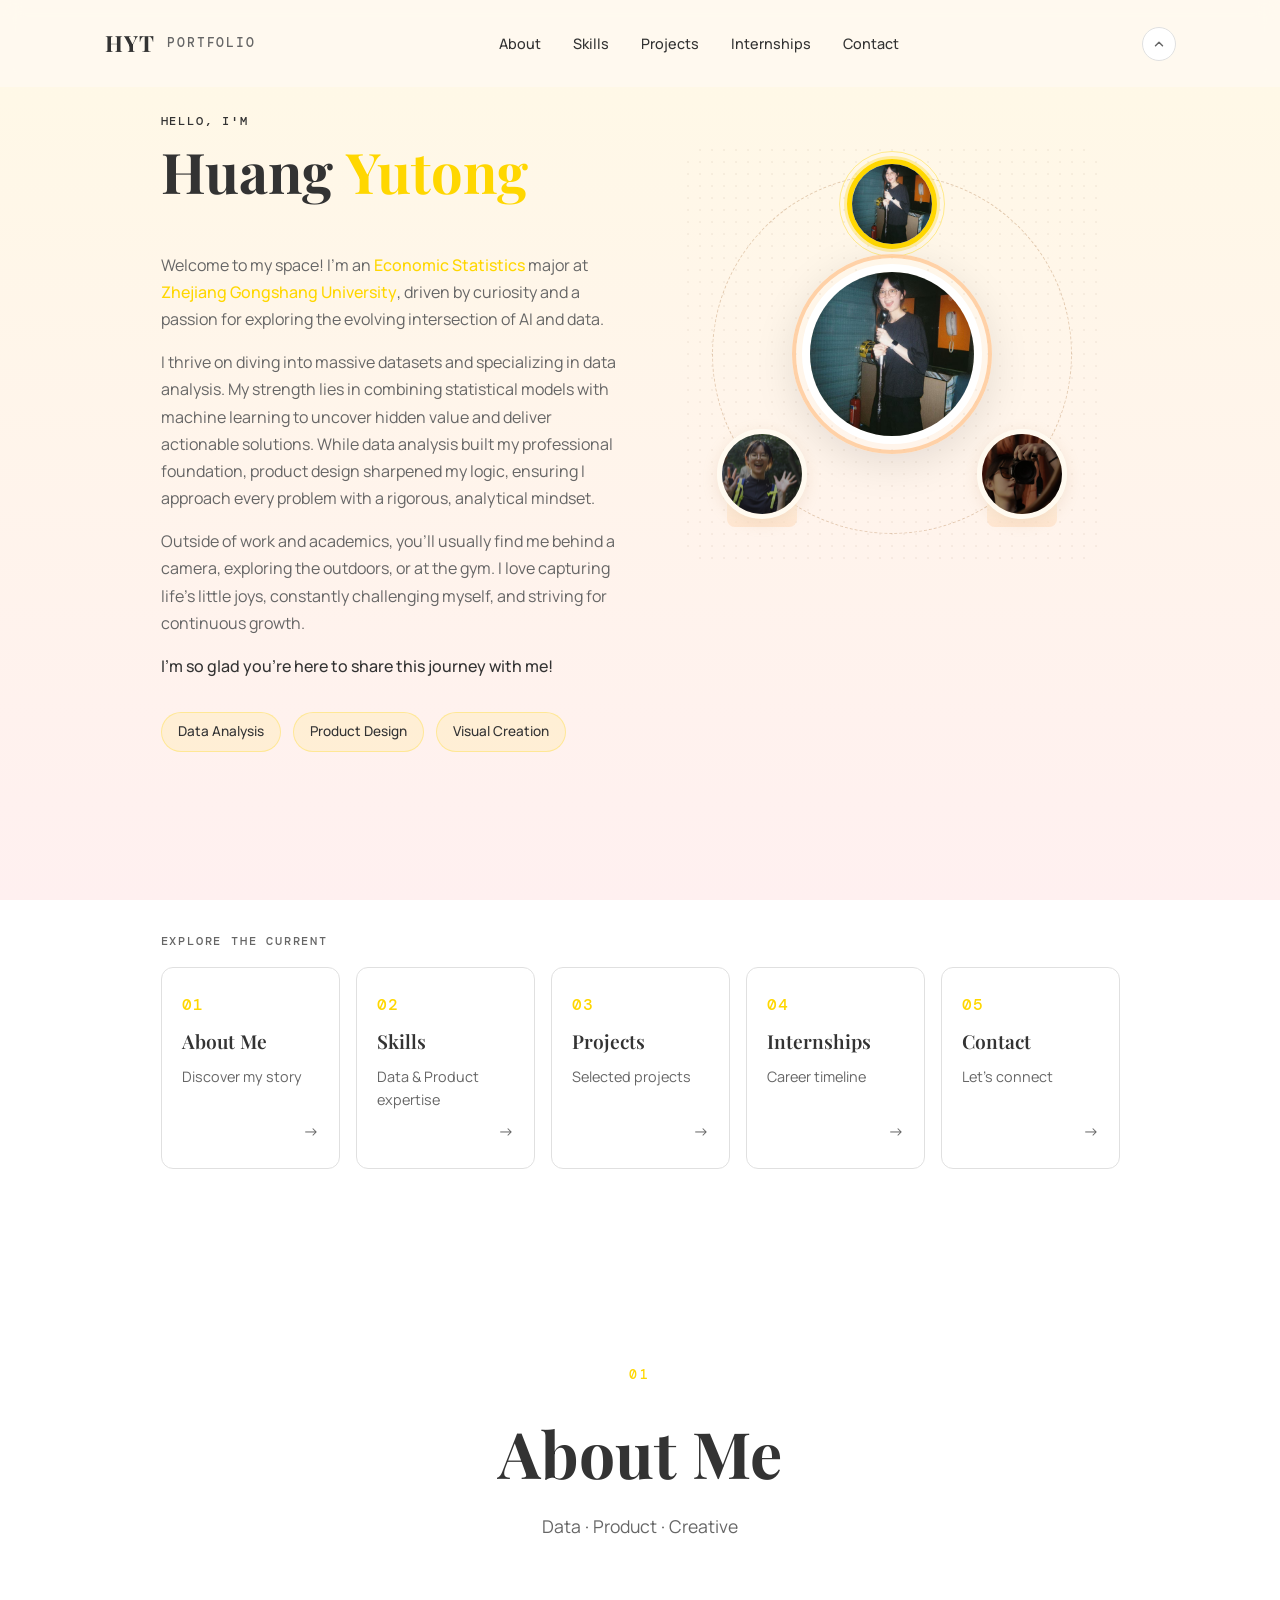
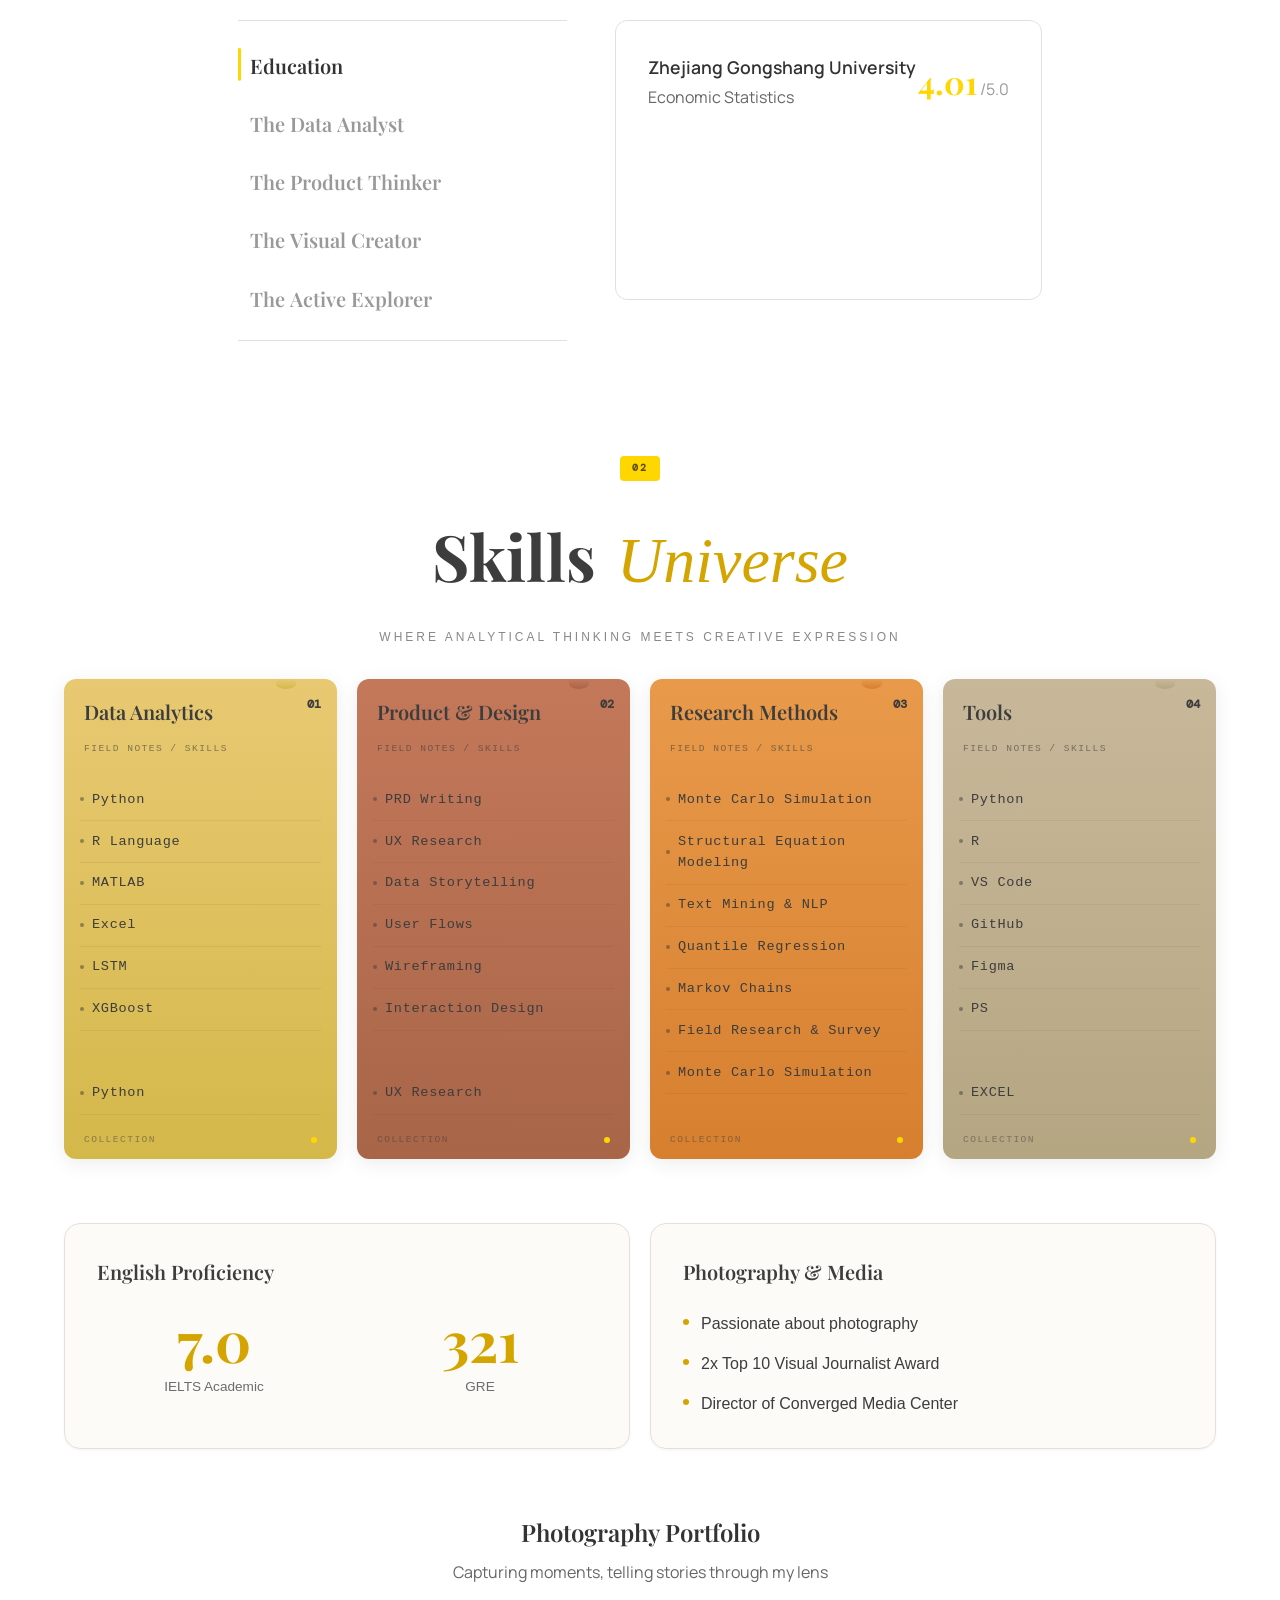
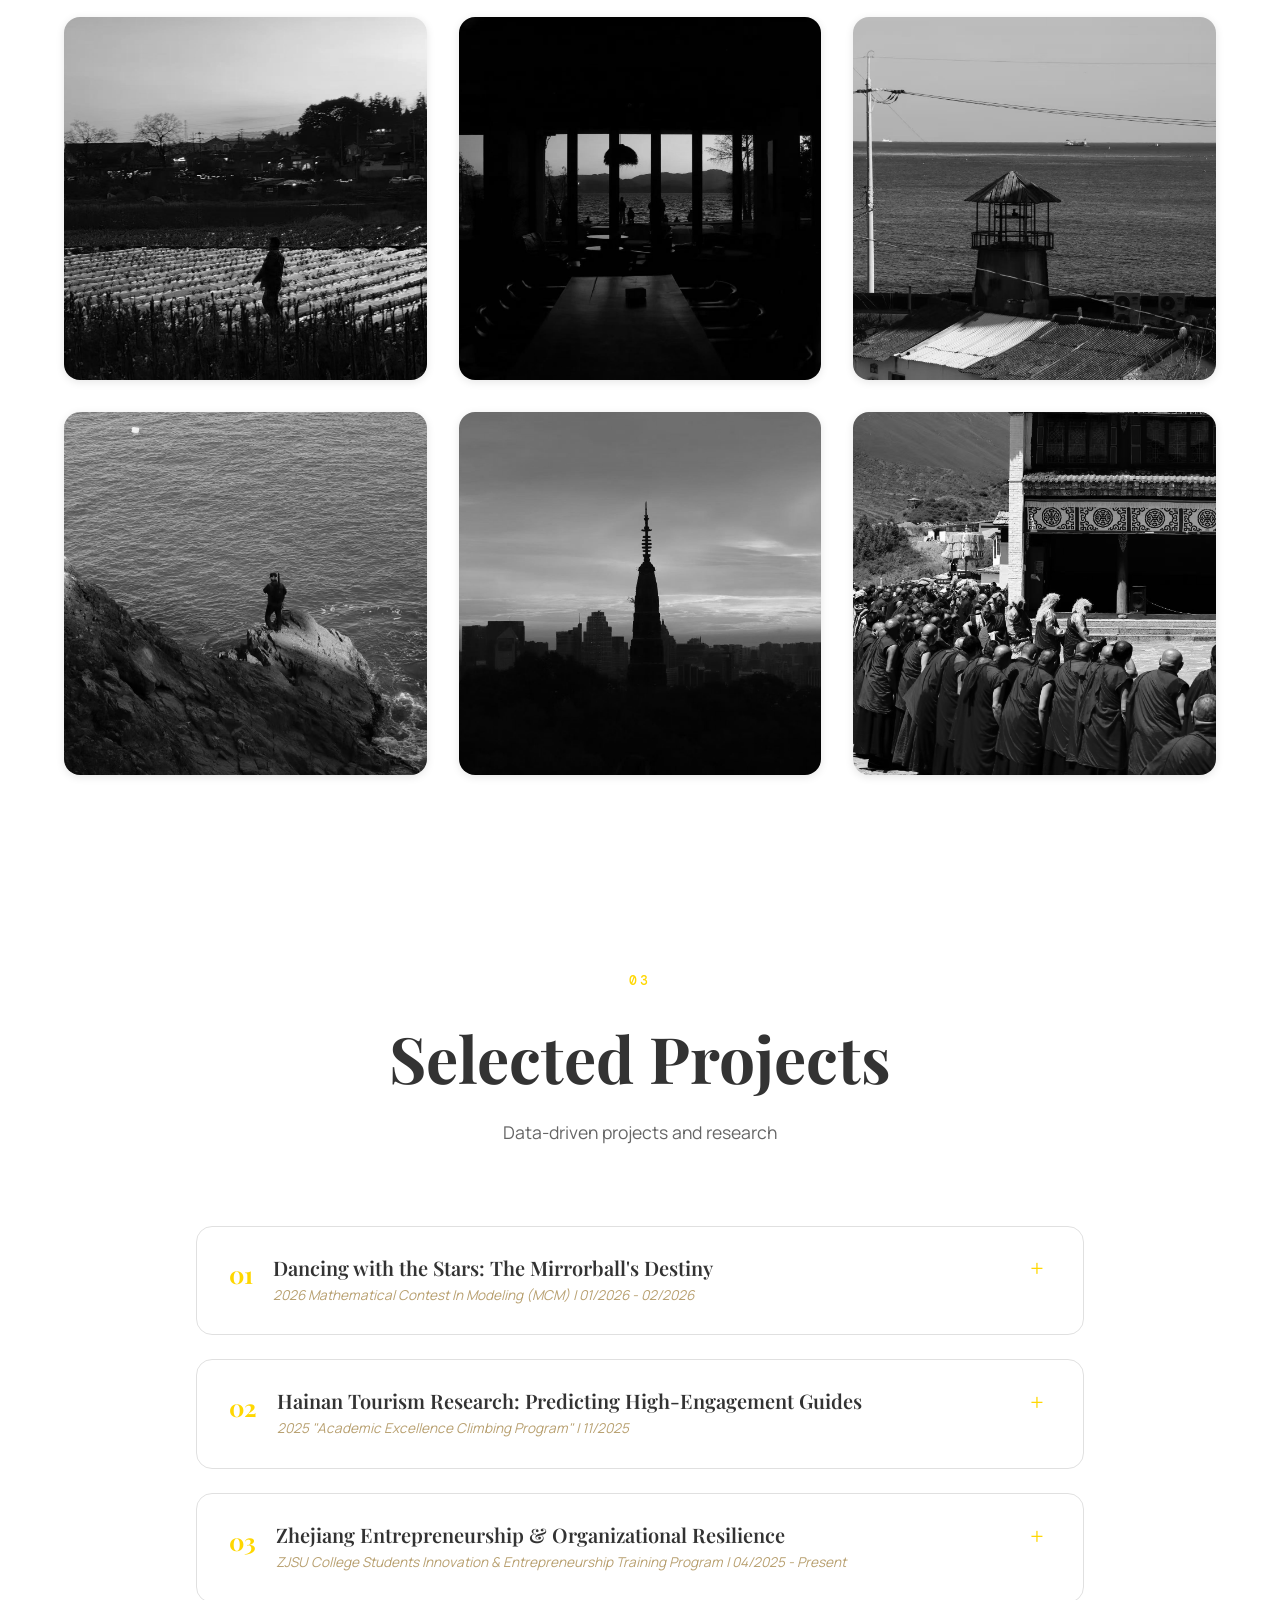
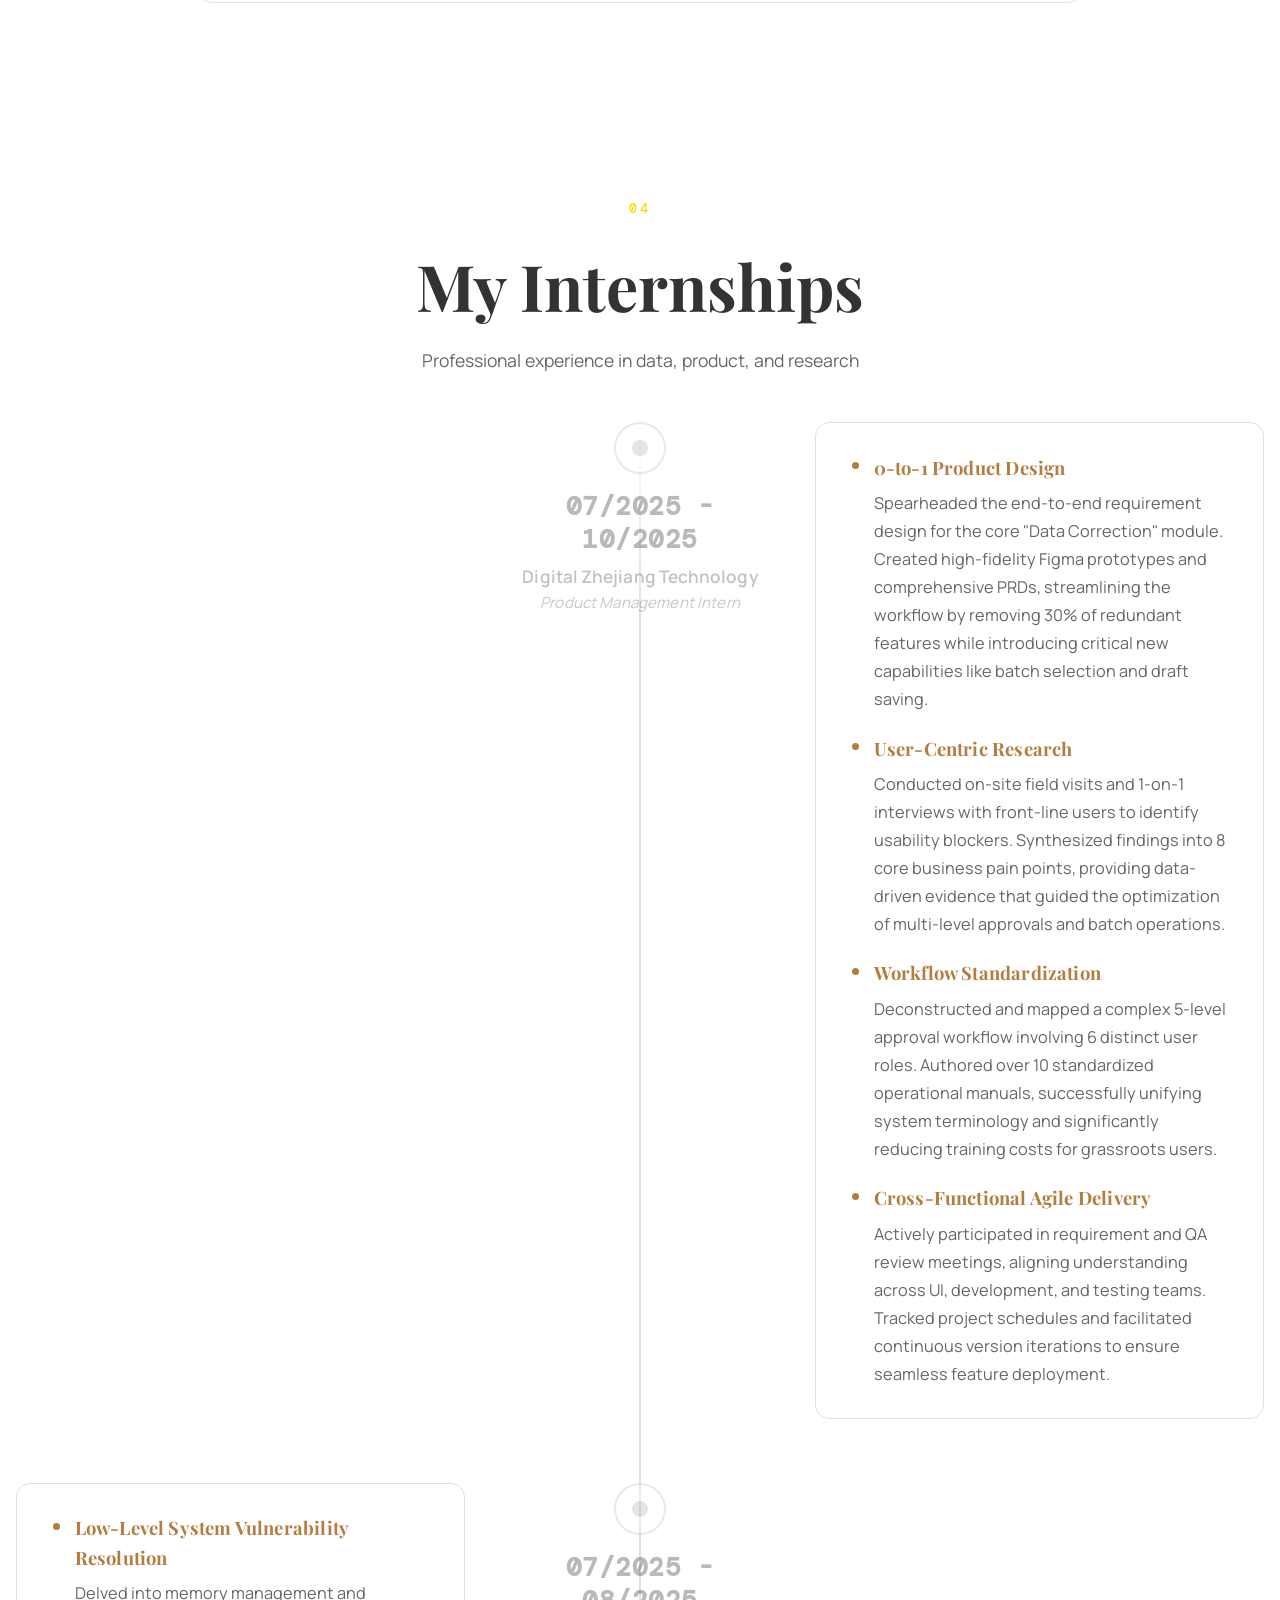
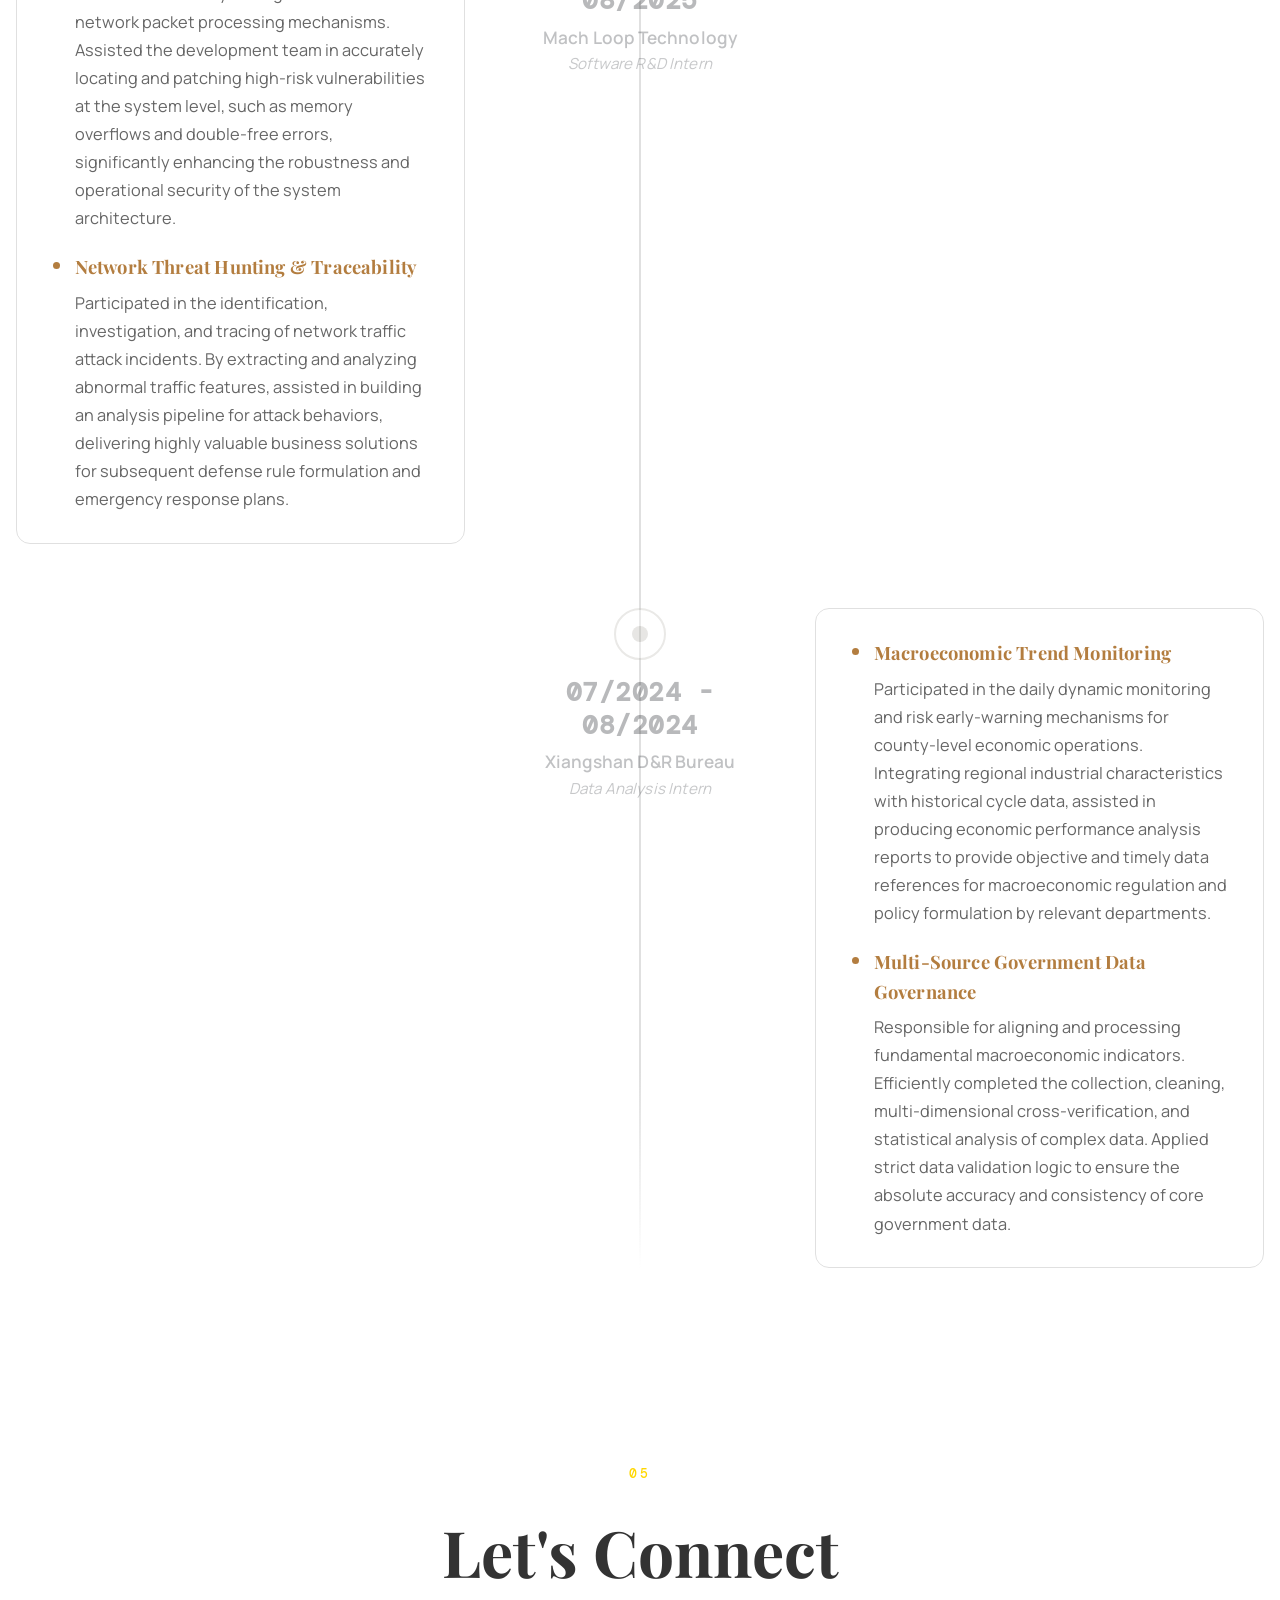
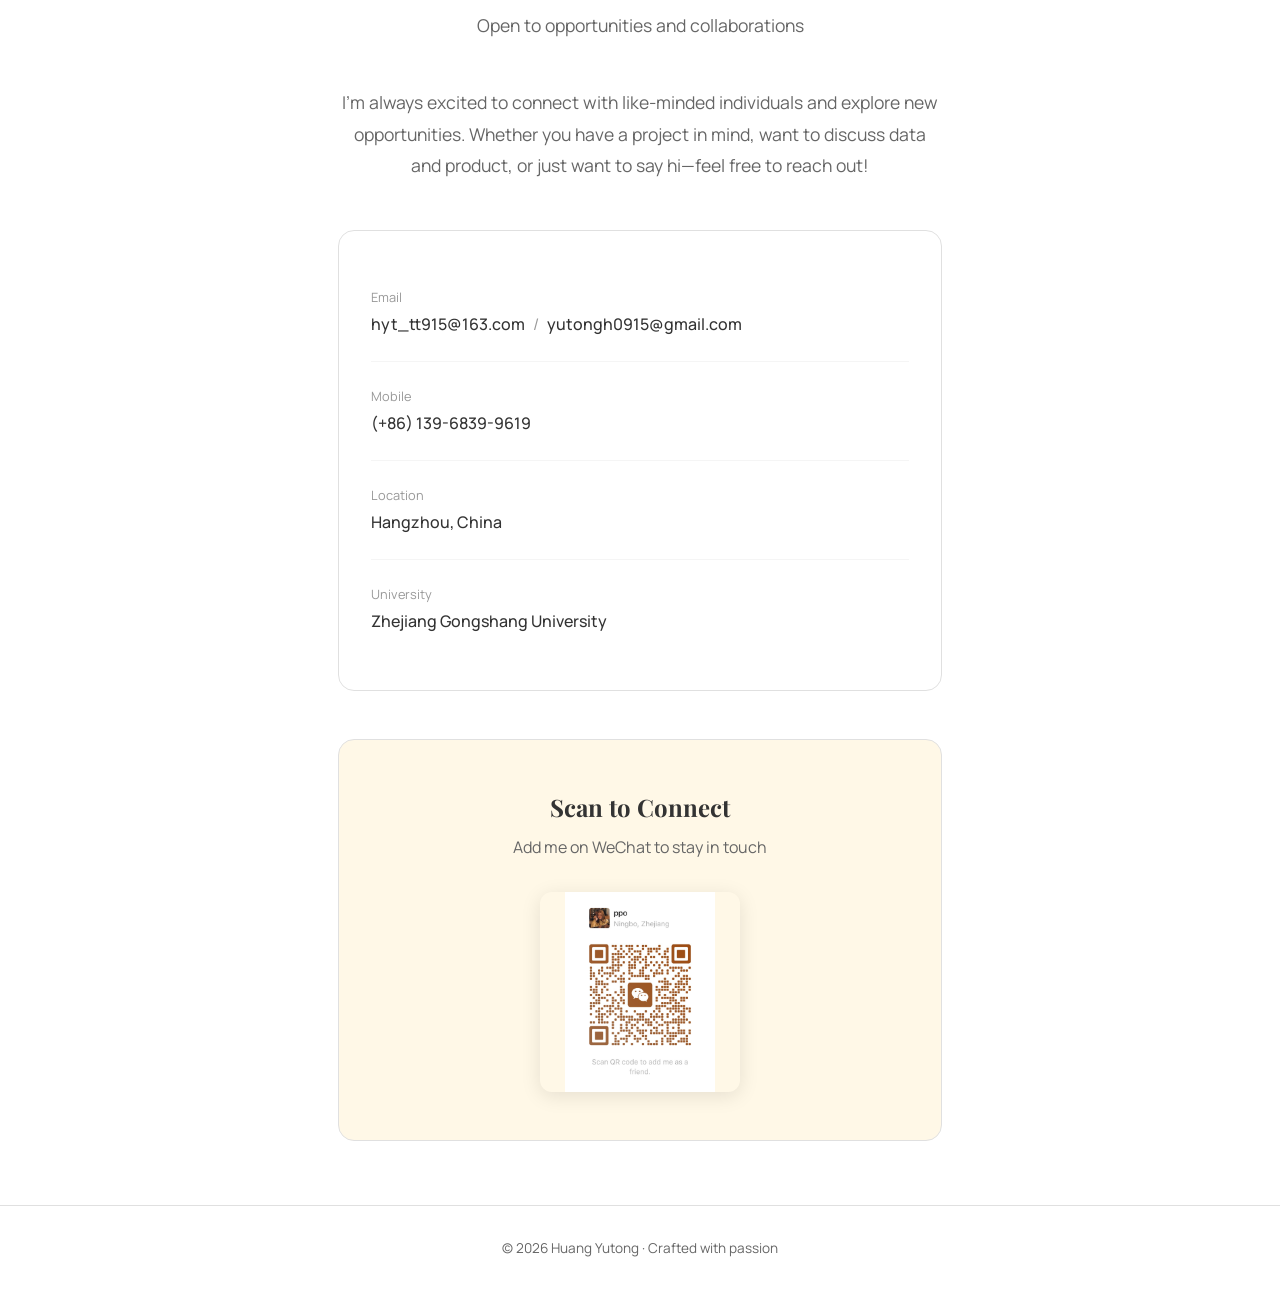
==== commit 672b6b94: "重构为单页 SPA 并增强时间轴与导航交互 - index.html 合并 About/Skills/Projects/Internships/Contact 为单页锚点滚动 - 实习页：交错居中时间" ====
--- a/index.html
+++ b/index.html
@@ -8,6 +8,15 @@
     <link rel="preconnect" href="https://fonts.gstatic.com" crossorigin>
     <link href="https://fonts.googleapis.com/css2?family=DM+Mono:wght@400;500&family=Manrope:wght@400;500;600;700&family=Playfair+Display:ital,wght@0,500;0,600;0,700;1,500;1,600;1,700&display=swap" rel="stylesheet">
     <link rel="stylesheet" href="style.css">
+    <!-- MathJax for LaTeX rendering (Projects section) -->
+    <script>
+    MathJax = {
+        tex: {
+            inlineMath: [['$', '$'], ['\\(', '\\)']]
+        }
+    };
+    </script>
+    <script id="MathJax-script" async src="https://cdn.jsdelivr.net/npm/mathjax@3/es5/tex-mml-chtml.js"></script>
 </head>
 <body class="home-page">
     <!-- Background Gradient -->
@@ -16,35 +25,49 @@
     <!-- Navigation -->
     <nav class="navbar">
         <div class="nav-inner">
-            <a href="index.html" class="nav-brand">
+            <a href="#hero" class="nav-brand">
                 <span class="nav-logo">HYT</span>
                 <span class="nav-text">PORTFOLIO</span>
             </a>
             <div class="nav-links">
-                <a href="about.html" class="nav-link">About</a>
-                <a href="skills.html" class="nav-link">Skills</a>
-                <a href="work.html" class="nav-link">Projects</a>
-                <a href="internships.html" class="nav-link">Internships</a>
-                <a href="contact.html" class="nav-link">Contact</a>
-            </div>
-            <button class="nav-toggle">
-                <span></span>
-                <span></span>
-            </button>
+                <a href="#about" class="nav-link">About</a>
+                <a href="#skills" class="nav-link">Skills</a>
+                <a href="#projects" class="nav-link">Projects</a>
+                <a href="#internships" class="nav-link">Internships</a>
+                <a href="#contact" class="nav-link">Contact</a>
+            </div>
+            <div class="nav-actions">
+                <button class="nav-collapse-btn" aria-label="收起导航栏" title="收起导航栏">
+                    <svg width="14" height="14" viewBox="0 0 24 24" fill="none" stroke="currentColor" stroke-width="2.5" stroke-linecap="round" stroke-linejoin="round">
+                        <polyline points="18 15 12 9 6 15"/>
+                    </svg>
+                </button>
+                <button class="nav-toggle">
+                    <span></span>
+                    <span></span>
+                </button>
+            </div>
         </div>
     </nav>
+
+    <!-- 浮动恢复按钮（导航栏收起后显示） -->
+    <button class="nav-restore-btn" aria-label="展开导航栏" title="展开导航栏">
+        <svg width="16" height="16" viewBox="0 0 24 24" fill="none" stroke="currentColor" stroke-width="2.5" stroke-linecap="round" stroke-linejoin="round">
+            <polyline points="6 9 12 15 18 9"/>
+        </svg>
+    </button>
 
     <!-- Mobile Menu -->
     <div class="mobile-menu">
-        <a href="about.html" class="mobile-link">About</a>
-        <a href="skills.html" class="mobile-link">Skills</a>
-        <a href="work.html" class="mobile-link">Projects</a>
-        <a href="internships.html" class="mobile-link">Internships</a>
-        <a href="contact.html" class="mobile-link">Contact</a>
+        <a href="#about" class="mobile-link">About</a>
+        <a href="#skills" class="mobile-link">Skills</a>
+        <a href="#projects" class="mobile-link">Projects</a>
+        <a href="#internships" class="mobile-link">Internships</a>
+        <a href="#contact" class="mobile-link">Contact</a>
     </div>
 
     <!-- Hero Section -->
-    <section class="hero">
+    <section class="hero" id="hero">
         <!-- Left Content -->
         <div class="hero-content">
             <div class="hero-greeting">
@@ -53,17 +76,16 @@
             </div>
 
             <div class="hero-intro">
-                <p>Welcome to my digital space! I'm a curious, data-driven innovator currently majoring in <span class="highlight">Economic Statistics</span> at <span class="highlight">Zhejiang Gongshang University</span>.</p>
-                <p>I love diving deep into massive datasets, turning complex statistical models and machine learning into real-world business insights.</p>
-                <p>From developing predictive algorithms to hands-on product design, I always approach problem-solving with strict data logic.</p>
-                <p>Outside of work and study, you'll find me behind a camera or at the gym—always looking for life's little joys and pushing myself to grow.</p>
-                <p class="intro-closing">I'm so glad you're here to share in my journey!</p>
+                <p>Welcome to my space! I'm an <span class="highlight">Economic Statistics</span> major at <span class="highlight">Zhejiang Gongshang University</span>, driven by curiosity and a passion for exploring the evolving intersection of AI and data.</p>
+                <p>I thrive on diving into massive datasets and specializing in data analysis. My strength lies in combining statistical models with machine learning to uncover hidden value and deliver actionable solutions. While data analysis built my professional foundation, product design sharpened my logic, ensuring I approach every problem with a rigorous, analytical mindset.</p>
+                <p>Outside of work and academics, you'll usually find me behind a camera, exploring the outdoors, or at the gym. I love capturing life's little joys, constantly challenging myself, and striving for continuous growth.</p>
+                <p class="intro-closing">I'm so glad you're here to share this journey with me!</p>
             </div>
 
             <div class="hero-roles">
-                <div class="role-pill">Data Analyst</div>
-                <div class="role-pill">Product Manager</div>
-                <div class="role-pill">Visual Creator</div>
+                <div class="role-pill">Data Analysis</div>
+                <div class="role-pill">Product Design</div>
+                <div class="role-pill">Visual Creation</div>
             </div>
         </div>
 
@@ -133,7 +155,7 @@
             <span class="quick-links-title">EXPLORE THE CURRENT</span>
         </div>
         <div class="quick-links-container">
-            <a href="about.html" class="quick-link" data-link="about">
+            <a href="#about" class="quick-link" data-link="about">
                 <span class="link-number">01</span>
                 <div class="link-info">
                     <h3>About Me</h3>
@@ -142,7 +164,7 @@
                 <span class="link-arrow">→</span>
             </a>
 
-            <a href="skills.html" class="quick-link" data-link="skills">
+            <a href="#skills" class="quick-link" data-link="skills">
                 <span class="link-number">02</span>
                 <div class="link-info">
                     <h3>Skills</h3>
@@ -151,7 +173,7 @@
                 <span class="link-arrow">→</span>
             </a>
 
-            <a href="work.html" class="quick-link" data-link="work">
+            <a href="#projects" class="quick-link" data-link="work">
                 <span class="link-number">03</span>
                 <div class="link-info">
                     <h3>Projects</h3>
@@ -160,7 +182,7 @@
                 <span class="link-arrow">→</span>
             </a>
 
-            <a href="internships.html" class="quick-link" data-link="journey">
+            <a href="#internships" class="quick-link" data-link="journey">
                 <span class="link-number">04</span>
                 <div class="link-info">
                     <h3>Internships</h3>
@@ -169,7 +191,7 @@
                 <span class="link-arrow">→</span>
             </a>
 
-            <a href="contact.html" class="quick-link" data-link="contact">
+            <a href="#contact" class="quick-link" data-link="contact">
                 <span class="link-number">05</span>
                 <div class="link-info">
                     <h3>Contact</h3>
@@ -180,6 +202,638 @@
         </div>
     </section>
 
+    <!-- About Section -->
+    <section class="page-header" id="about">
+        <span class="page-number">01</span>
+        <h1 class="page-title">About Me</h1>
+        <p class="page-subtitle">Data · Product · Creative</p>
+    </section>
+
+    <section class="about-section">
+        <div class="hover-slider" data-hover-slider>
+            <div class="hover-slider-triggers">
+                <button class="hover-trigger active" data-slide="0" type="button">
+                    <span class="trigger-text">Education</span>
+                </button>
+                <button class="hover-trigger" data-slide="1" type="button">
+                    <span class="trigger-text">The Data Analyst</span>
+                </button>
+                <button class="hover-trigger" data-slide="2" type="button">
+                    <span class="trigger-text">The Product Thinker</span>
+                </button>
+                <button class="hover-trigger" data-slide="3" type="button">
+                    <span class="trigger-text">The Visual Creator</span>
+                </button>
+                <button class="hover-trigger" data-slide="4" type="button">
+                    <span class="trigger-text">The Active Explorer</span>
+                </button>
+            </div>
+
+            <div class="hover-slider-content-wrap">
+                <div class="hover-slider-content active" data-content="0">
+                    <div class="edu-item">
+                        <div class="edu-main">
+                            <h3>Zhejiang Gongshang University</h3>
+                            <p class="edu-major">Economic Statistics</p>
+                        </div>
+                        <div class="edu-gpa">
+                            <span class="gpa-value">4.01</span>
+                            <span class="gpa-total">/5.0</span>
+                        </div>
+                    </div>
+                </div>
+                <div class="hover-slider-content" data-content="1">
+                    <p>I specialize in turning raw, messy data into clear, actionable insights using Python, R, and other statistical tools. Whether I'm cleaning datasets or building predictive models, my favorite part of the process is digging into complex information and uncovering the hidden patterns underneath.</p>
+                </div>
+                <div class="hover-slider-content" data-content="2">
+                    <p>I act as the bridge between what users want and what engineering can build. I regularly map out business workflows, design interactive prototypes in Figma, and write clear, structured PRDs. By keeping documentation organized and solutions practical, I help teams turn ideas into shipped features smoothly.</p>
+                </div>
+                <div class="hover-slider-content" data-content="3">
+                    <p>I spent three years at my university's "Ji+" Media Center, eventually stepping up as Director and earning the Top 10 Visual Journalist award twice. Photography is how I tell stories and make sense of the world. Driven by an endless curiosity, I'm always looking for new ways to capture life through my own unique visual lens.</p>
+                </div>
+                <div class="hover-slider-content" data-content="4">
+                    <p>Away from the screen, I love outdoor sports and fitness. For me, the dopamine release after a good sweat does more than just keep me physically fit—it recharges my brain. This energetic lifestyle keeps my mind sharp, allowing me to tackle work challenges with ease and truly enjoy every single moment of life.</p>
+                </div>
+            </div>
+        </div>
+    </section>
+
+    <!-- Skills Section -->
+    <section class="skills-page-header" id="skills">
+        <span class="header-label">02</span>
+        <h1 class="header-title">
+            <span class="title-main">Skills</span>
+            <span class="title-accent">Universe</span>
+        </h1>
+        <p class="header-subtitle">WHERE ANALYTICAL THINKING MEETS CREATIVE EXPRESSION</p>
+    </section>
+
+    <section class="archive-cards-section">
+        <div class="archive-card archive-mustard">
+            <div class="card-top">
+                <span class="card-number">01</span>
+                <h3 class="card-title">Data Analytics</h3>
+                <span class="card-label">FIELD NOTES / SKILLS</span>
+            </div>
+            <div class="card-marquee">
+                <div class="marquee-list" style="--duration: 25s;">
+                    <div class="skill-item"><span class="skill-bullet"></span><span class="skill-text">Python</span></div>
+                    <div class="skill-item"><span class="skill-bullet"></span><span class="skill-text">R Language</span></div>
+                    <div class="skill-item"><span class="skill-bullet"></span><span class="skill-text">MATLAB</span></div>
+                    <div class="skill-item"><span class="skill-bullet"></span><span class="skill-text">Excel</span></div>
+                    <div class="skill-item"><span class="skill-bullet"></span><span class="skill-text">LSTM</span></div>
+                    <div class="skill-item"><span class="skill-bullet"></span><span class="skill-text">XGBoost</span></div>
+                    <div class="skill-item"><span class="skill-bullet"></span><span class="skill-text">NLP</span></div>
+                    <div class="skill-item"><span class="skill-bullet"></span><span class="skill-text">Python</span></div>
+                    <div class="skill-item"><span class="skill-bullet"></span><span class="skill-text">R Language</span></div>
+                    <div class="skill-item"><span class="skill-bullet"></span><span class="skill-text">MATLAB</span></div>
+                    <div class="skill-item"><span class="skill-bullet"></span><span class="skill-text">Excel</span></div>
+                    <div class="skill-item"><span class="skill-bullet"></span><span class="skill-text">LSTM</span></div>
+                    <div class="skill-item"><span class="skill-bullet"></span><span class="skill-text">XGBoost</span></div>
+                    <div class="skill-item"><span class="skill-bullet"></span><span class="skill-text">NLP</span></div>
+                </div>
+            </div>
+            <div class="card-bottom">
+                <span class="bottom-label">COLLECTION</span>
+                <span class="bottom-dot"></span>
+            </div>
+        </div>
+
+        <div class="archive-card archive-terracotta">
+            <div class="card-top">
+                <span class="card-number">02</span>
+                <h3 class="card-title">Product & Design</h3>
+                <span class="card-label">FIELD NOTES / SKILLS</span>
+            </div>
+            <div class="card-marquee">
+                <div class="marquee-list" style="--duration: 22s;">
+                    <div class="skill-item"><span class="skill-bullet"></span><span class="skill-text">PRD Writing</span></div>
+                    <div class="skill-item"><span class="skill-bullet"></span><span class="skill-text">UX Research</span></div>
+                    <div class="skill-item"><span class="skill-bullet"></span><span class="skill-text">Data Storytelling</span></div>
+                    <div class="skill-item"><span class="skill-bullet"></span><span class="skill-text">User Flows</span></div>
+                    <div class="skill-item"><span class="skill-bullet"></span><span class="skill-text">Wireframing</span></div>
+                    <div class="skill-item"><span class="skill-bullet"></span><span class="skill-text">Interaction Design</span></div>
+                    <div class="skill-item"><span class="skill-bullet"></span><span class="skill-text">PRD Writing</span></div>
+                    <div class="skill-item"><span class="skill-bullet"></span><span class="skill-text">UX Research</span></div>
+                    <div class="skill-item"><span class="skill-bullet"></span><span class="skill-text">Data Storytelling</span></div>
+                    <div class="skill-item"><span class="skill-bullet"></span><span class="skill-text">User Flows</span></div>
+                    <div class="skill-item"><span class="skill-bullet"></span><span class="skill-text">Wireframing</span></div>
+                    <div class="skill-item"><span class="skill-bullet"></span><span class="skill-text">Interaction Design</span></div>
+                </div>
+            </div>
+            <div class="card-bottom">
+                <span class="bottom-label">COLLECTION</span>
+                <span class="bottom-dot"></span>
+            </div>
+        </div>
+
+        <div class="archive-card archive-orange">
+            <div class="card-top">
+                <span class="card-number">03</span>
+                <h3 class="card-title">Research Methods</h3>
+                <span class="card-label">FIELD NOTES / SKILLS</span>
+            </div>
+            <div class="card-marquee">
+                <div class="marquee-list" style="--duration: 24s;">
+                    <div class="skill-item"><span class="skill-bullet"></span><span class="skill-text">Monte Carlo Simulation</span></div>
+                    <div class="skill-item"><span class="skill-bullet"></span><span class="skill-text">Structural Equation Modeling</span></div>
+                    <div class="skill-item"><span class="skill-bullet"></span><span class="skill-text">Text Mining & NLP</span></div>
+                    <div class="skill-item"><span class="skill-bullet"></span><span class="skill-text">Quantile Regression</span></div>
+                    <div class="skill-item"><span class="skill-bullet"></span><span class="skill-text">Markov Chains</span></div>
+                    <div class="skill-item"><span class="skill-bullet"></span><span class="skill-text">Field Research & Survey</span></div>
+                    <div class="skill-item"><span class="skill-bullet"></span><span class="skill-text">Monte Carlo Simulation</span></div>
+                    <div class="skill-item"><span class="skill-bullet"></span><span class="skill-text">Structural Equation Modeling</span></div>
+                    <div class="skill-item"><span class="skill-bullet"></span><span class="skill-text">Text Mining & NLP</span></div>
+                    <div class="skill-item"><span class="skill-bullet"></span><span class="skill-text">Quantile Regression</span></div>
+                    <div class="skill-item"><span class="skill-bullet"></span><span class="skill-text">Markov Chains</span></div>
+                    <div class="skill-item"><span class="skill-bullet"></span><span class="skill-text">Field Research & Survey</span></div>
+                </div>
+            </div>
+            <div class="card-bottom">
+                <span class="bottom-label">COLLECTION</span>
+                <span class="bottom-dot"></span>
+            </div>
+        </div>
+
+        <div class="archive-card archive-khaki">
+            <div class="card-top">
+                <span class="card-number">04</span>
+                <h3 class="card-title">Tools</h3>
+                <span class="card-label">FIELD NOTES / SKILLS</span>
+            </div>
+            <div class="card-marquee">
+                <div class="marquee-list" style="--duration: 20s;">
+                    <div class="skill-item"><span class="skill-bullet"></span><span class="skill-text">Python</span></div>
+                    <div class="skill-item"><span class="skill-bullet"></span><span class="skill-text">R</span></div>
+                    <div class="skill-item"><span class="skill-bullet"></span><span class="skill-text">VS Code</span></div>
+                    <div class="skill-item"><span class="skill-bullet"></span><span class="skill-text">GitHub</span></div>
+                    <div class="skill-item"><span class="skill-bullet"></span><span class="skill-text">Figma</span></div>
+                    <div class="skill-item"><span class="skill-bullet"></span><span class="skill-text">PS</span></div>
+                    <div class="skill-item"><span class="skill-bullet"></span><span class="skill-text">LR</span></div>
+                    <div class="skill-item"><span class="skill-bullet"></span><span class="skill-text">EXCEL</span></div>
+                    <div class="skill-item"><span class="skill-bullet"></span><span class="skill-text">Power BI</span></div>
+                    <div class="skill-item"><span class="skill-bullet"></span><span class="skill-text">Power Query</span></div>
+                    <div class="skill-item"><span class="skill-bullet"></span><span class="skill-text">Python</span></div>
+                    <div class="skill-item"><span class="skill-bullet"></span><span class="skill-text">R</span></div>
+                    <div class="skill-item"><span class="skill-bullet"></span><span class="skill-text">VS Code</span></div>
+                    <div class="skill-item"><span class="skill-bullet"></span><span class="skill-text">GitHub</span></div>
+                    <div class="skill-item"><span class="skill-bullet"></span><span class="skill-text">Figma</span></div>
+                    <div class="skill-item"><span class="skill-bullet"></span><span class="skill-text">PS</span></div>
+                    <div class="skill-item"><span class="skill-bullet"></span><span class="skill-text">LR</span></div>
+                    <div class="skill-item"><span class="skill-bullet"></span><span class="skill-text">EXCEL</span></div>
+                    <div class="skill-item"><span class="skill-bullet"></span><span class="skill-text">Power BI</span></div>
+                    <div class="skill-item"><span class="skill-bullet"></span><span class="skill-text">Power Query</span></div>
+                </div>
+            </div>
+            <div class="card-bottom">
+                <span class="bottom-label">COLLECTION</span>
+                <span class="bottom-dot"></span>
+            </div>
+        </div>
+    </section>
+
+    <section class="highlight-cards">
+        <div class="highlight-card">
+            <h3 class="highlight-title">English Proficiency</h3>
+            <div class="score-grid">
+                <div class="score-item">
+                    <span class="score-value">7.0</span>
+                    <span class="score-label">IELTS Academic</span>
+                </div>
+                <div class="score-item">
+                    <span class="score-value">321</span>
+                    <span class="score-label">GRE</span>
+                </div>
+            </div>
+        </div>
+
+        <div class="highlight-card">
+            <h3 class="highlight-title">Photography & Media</h3>
+            <div class="achievement-list">
+                <div class="achievement-item">
+                    <span class="achievement-bullet"></span>
+                    <span class="achievement-text">Passionate about photography</span>
+                </div>
+                <div class="achievement-item">
+                    <span class="achievement-bullet"></span>
+                    <span class="achievement-text">2x Top 10 Visual Journalist Award</span>
+                </div>
+                <div class="achievement-item">
+                    <span class="achievement-bullet"></span>
+                    <span class="achievement-text">Director of Converged Media Center</span>
+                </div>
+            </div>
+        </div>
+    </section>
+
+    <section class="photography-section">
+        <h2 class="section-title">Photography Portfolio</h2>
+        <p class="section-desc">Capturing moments, telling stories through my lens</p>
+        <div class="photo-grid" id="photoGrid"></div>
+    </section>
+
+    <!-- Photo Lightbox Overlay -->
+    <div class="photo-lightbox" id="photoLightbox">
+        <button class="lightbox-close-btn" id="lightboxClose" aria-label="Close">×</button>
+        <img class="lightbox-photo" id="lightboxPhoto" src="" alt="">
+    </div>
+
+    <!-- Projects Section -->
+    <section class="page-header" id="projects">
+        <span class="page-number">03</span>
+        <h1 class="page-title">Selected Projects</h1>
+        <p class="page-subtitle">Data-driven projects and research</p>
+    </section>
+
+    <section class="projects-section">
+        <div class="project-item" data-project="1">
+            <div class="project-header">
+                <div class="project-header-left">
+                    <span class="project-number">01</span>
+                    <div class="project-title-group">
+                        <h3 class="project-title">Dancing with the Stars: The Mirrorball's Destiny</h3>
+                        <p class="project-metadata">2026 Mathematical Contest In Modeling (MCM) | 01/2026 - 02/2026</p>
+                    </div>
+                </div>
+                <span class="accordion-icon">+</span>
+            </div>
+            <div class="project-expanded">
+                <div class="project-subtitle-bar">
+                    <p>Investigating the conflict between professional elitism and mass public appeal in reality TV voting systems.</p>
+                </div>
+                <div class="scroll-dots">
+                    <button class="scroll-dot active" data-slide="0" aria-label="Overview"></button>
+                    <button class="scroll-dot" data-slide="1" aria-label="Methodologies"></button>
+                    <button class="scroll-dot" data-slide="2" aria-label="Impact"></button>
+                </div>
+                <div class="project-scroll-container">
+                    <div class="project-slide">
+                        <div class="slide-content">
+                            <h4 class="slide-title">Overview &amp; Background</h4>
+                            <div class="slide-section">
+                                <h5 class="section-label">Context</h5>
+                                <p>The show "Dancing with the Stars" struggles with the conflict between expert technical scoring and subjective fan voting, often leading to controversial elimination results.</p>
+                            </div>
+                            <div class="slide-section">
+                                <h5 class="section-label">Objective</h5>
+                                <p>To develop a mathematical model that estimates hidden fan voting data, evaluates past scoring rules, and proposes a fairer voting mechanism.</p>
+                            </div>
+                            <div class="slide-section">
+                                <h5 class="section-label">Role</h5>
+                                <p>As the core modeler on the team, I led the design and code implementation of the underlying algorithmic framework. I was responsible for building a vote estimation model using Monte Carlo algorithms and translating complex audience psychology into quantifiable, interpretable mathematical features through Random Forest and SHAP attribution analysis in machine learning.</p>
+                            </div>
+                        </div>
+                    </div>
+                    <div class="project-slide">
+                        <div class="slide-content">
+                            <h4 class="slide-title">Core Methodologies</h4>
+                            <ul class="methodology-list">
+                                <li><strong>PL-PECON:</strong> Used Monte Carlo rejection sampling to decode latent fan preferences, achieving a 96.73% historical consistency rate.</li>
+                                <li><strong>PRIME-AMC:</strong> Used Markov Chains to evaluate and contrast the scoring effects of ranking versus percentage methods.</li>
+                                <li><strong>DSRF-SHAP:</strong> Combined SHAP with a Dual-Stream Random Forest model to decouple voting drivers.</li>
+                                <li><strong>SARF:</strong> A Sigmoid-gated adaptive rank fusion that conditionally activates fan votes based on technical thresholds.</li>
+                            </ul>
+                        </div>
+                    </div>
+                    <div class="project-slide">
+                        <div class="slide-content">
+                            <h4 class="slide-title">Research Findings</h4>
+                            <div class="slide-section">
+                                <h5 class="section-label">Key Findings</h5>
+                                <p>When a percentage-based voting method is adopted, there is a severe bias towards fan votes. Conversely, the ranking method effectively suppresses extreme variance and maintains a high signal-to-noise ratio of 0.96.</p>
+                            </div>
+                            <div class="slide-section">
+                                <h5 class="section-label">Strategic Recommendation</h5>
+                                <p>Recommended a hybrid strategy combining the ranking method with a "Judges' Save" mechanism, supplemented by dynamic gating, to ensure the trophy truly represents dancing excellence.</p>
+                            </div>
+                        </div>
+                    </div>
+                </div>
+                <button class="scroll-nav scroll-nav-prev" disabled>
+                    <svg width="24" height="24" viewBox="0 0 24 24" fill="none" stroke="currentColor" stroke-width="2">
+                        <path d="M15 18l-6-6 6-6"/>
+                    </svg>
+                </button>
+                <button class="scroll-nav scroll-nav-next">
+                    <svg width="24" height="24" viewBox="0 0 24 24" fill="none" stroke="currentColor" stroke-width="2">
+                        <path d="M9 18l6-6-6-6"/>
+                    </svg>
+                </button>
+            </div>
+        </div>
+
+        <div class="project-item" data-project="2">
+            <div class="project-header">
+                <div class="project-header-left">
+                    <span class="project-number">02</span>
+                    <div class="project-title-group">
+                        <h3 class="project-title">Hainan Tourism Research: Predicting High-Engagement Guides</h3>
+                        <p class="project-metadata">2025 "Academic Excellence Climbing Program" | 11/2025</p>
+                    </div>
+                </div>
+                <span class="accordion-icon">+</span>
+            </div>
+            <div class="project-expanded">
+                <div class="project-subtitle-bar">
+                    <p>Revealing the core characteristics of highly-liked user travel guides on Qunar.com through data-driven analysis.</p>
+                </div>
+                <div class="scroll-dots">
+                    <button class="scroll-dot active" data-slide="0" aria-label="Overview"></button>
+                    <button class="scroll-dot" data-slide="1" aria-label="Methodologies"></button>
+                    <button class="scroll-dot" data-slide="2" aria-label="Impact"></button>
+                </div>
+                <div class="project-scroll-container">
+                    <div class="project-slide">
+                        <div class="slide-content">
+                            <h4 class="slide-title">Overview &amp; Background</h4>
+                            <div class="slide-section">
+                                <h5 class="section-label">Context</h5>
+                                <p>Although highly-liked travel guides on the internet profoundly influence modern travel planning, it is difficult for both content creators and platforms to accurately identify what factors drive this high engagement.</p>
+                            </div>
+                            <div class="slide-section">
+                                <h5 class="section-label">Objective</h5>
+                                <p>To build predictive models using machine learning and natural language processing techniques, identify key drivers of "likes," and provide actionable strategies.</p>
+                            </div>
+                            <div class="slide-section">
+                                <h5 class="section-label">Role</h5>
+                                <p>As the lead data analyst, I independently completed the entire data mining process, from unstructured text processing to feature engineering. I proficiently utilized NLP techniques to clean and parse massive amounts of text, and built Decision Tree and Quantile Regression models to transform discrete text content into predictive metrics.</p>
+                            </div>
+                        </div>
+                    </div>
+                    <div class="project-slide">
+                        <div class="slide-content">
+                            <h4 class="slide-title">Core Methodologies</h4>
+                            <ul class="methodology-list">
+                                <li><strong>Semantic Analysis &amp; NLP:</strong> Applied text mining and LDA topic modeling to extract structured features from unstructured travelogues.</li>
+                                <li><strong>Quantile Regression:</strong> Analyzed the non-linear impact of per capita consumption, revealing a negative correlation in low-to-medium engagement content, but an insignificant impact in top-tier, highly-liked content.</li>
+                                <li><strong>Decision Tree Classification:</strong> Built and optimized a classifier using grid search to predict the likelihood of high engagement based on dimensions such as travel group type, attractions, and number of photos.</li>
+                            </ul>
+                        </div>
+                    </div>
+                    <div class="project-slide">
+                        <div class="slide-content">
+                            <h4 class="slide-title">Research Findings</h4>
+                            <div class="slide-section">
+                                <h5 class="section-label">Key Findings</h5>
+                                <p>"Shopping" (0.550) and "Food" (0.160) are the strongest predictors, with weights far exceeding the mere mention of popular beaches. Furthermore, travelogues featuring "family" or "friends" traveling together have higher engagement rates.</p>
+                            </div>
+                            <div class="slide-section">
+                                <h5 class="section-label">Strategic Recommendation</h5>
+                                <p>Formulated a content creation formula (e.g., combining in-depth tours, food, and photography for group travel) to maximize engagement rates and optimize the platform's recommendation algorithms.</p>
+                            </div>
+                        </div>
+                    </div>
+                </div>
+                <button class="scroll-nav scroll-nav-prev" disabled>
+                    <svg width="24" height="24" viewBox="0 0 24 24" fill="none" stroke="currentColor" stroke-width="2">
+                        <path d="M15 18l-6-6 6-6"/>
+                    </svg>
+                </button>
+                <button class="scroll-nav scroll-nav-next">
+                    <svg width="24" height="24" viewBox="0 0 24 24" fill="none" stroke="currentColor" stroke-width="2">
+                        <path d="M9 18l6-6-6-6"/>
+                    </svg>
+                </button>
+            </div>
+        </div>
+
+        <div class="project-item" data-project="3">
+            <div class="project-header">
+                <div class="project-header-left">
+                    <span class="project-number">03</span>
+                    <div class="project-title-group">
+                        <h3 class="project-title">Zhejiang Entrepreneurship & Organizational Resilience</h3>
+                        <p class="project-metadata">ZJSU College Students Innovation & Entrepreneurship Training Program | 04/2025 - Present</p>
+                    </div>
+                </div>
+                <span class="accordion-icon">+</span>
+            </div>
+            <div class="project-expanded">
+                <div class="project-subtitle-bar">
+                    <p>Employing a mixed-methods research approach to deeply explore the impact of regional business culture on corporate green transition and organizational resilience.</p>
+                </div>
+                <div class="scroll-dots">
+                    <button class="scroll-dot active" data-slide="0" aria-label="Overview"></button>
+                    <button class="scroll-dot" data-slide="1" aria-label="Methodologies"></button>
+                    <button class="scroll-dot" data-slide="2" aria-label="Impact"></button>
+                </div>
+                <div class="project-scroll-container">
+                    <div class="project-slide">
+                        <div class="slide-content">
+                            <h4 class="slide-title">Overview &amp; Background</h4>
+                            <div class="slide-section">
+                                <h5 class="section-label">Context</h5>
+                                <p>Against the backdrop of the "Dual Carbon" goals, traditional manufacturing enterprises face severe challenges during their green transition.</p>
+                            </div>
+                            <div class="slide-section">
+                                <h5 class="section-label">Objective</h5>
+                                <p>To investigate how the "Zhejiang Entrepreneurship Spirit" drives corporate value creation and enhances organizational resilience using empirical data and case studies.</p>
+                            </div>
+                            <div class="slide-section">
+                                <h5 class="section-label">Role</h5>
+                                <p>I was deeply involved in field research and data analysis. I performed multi-level coding on 60,000 words of in-depth interview transcripts, achieving a perfect integration of data models and business narratives.</p>
+                            </div>
+                        </div>
+                    </div>
+                    <div class="project-slide">
+                        <div class="slide-content">
+                            <h4 class="slide-title">Core Methodologies</h4>
+                            <ul class="methodology-list">
+                                <li><strong>Empirical Analysis:</strong> Conducted a questionnaire survey of 264 startups. Used Structural Equation Modeling (SEM) to quantify impact paths, and applied Importance-Performance Analysis (IPA) to process interview texts.</li>
+                                <li><strong>Longitudinal Case Study:</strong> Conducted an in-depth analysis of Hangang Group's 10-year transition journey, constructing the APCC (Antecedents-Process-Consequences-Chinese Context) model.</li>
+                                <li><strong>Field Research:</strong> Conducted over 5 hours of in-depth interviews, compiled 60,000 words of verbatim transcripts, and used multi-level coding for qualitative comprehensive analysis.</li>
+                            </ul>
+                        </div>
+                    </div>
+                    <div class="project-slide">
+                        <div class="slide-content">
+                            <h4 class="slide-title">Research Findings</h4>
+                            <div class="slide-section">
+                                <h5 class="section-label">Key Findings</h5>
+                                <p>Validated that regional spirit can enhance corporate resilience by stimulating a willingness to take risks, promoting cooperation, alleviating financing constraints, and strengthening a sense of responsibility.</p>
+                            </div>
+                            <div class="slide-section">
+                                <h5 class="section-label">Strategic Recommendation</h5>
+                                <p>Proposed a synergistic strategy combining an "efficient market" with a "proactive government" for policymakers, providing a roadmap for the transformation of the traditional manufacturing industry.</p>
+                            </div>
+                        </div>
+                    </div>
+                </div>
+                <button class="scroll-nav scroll-nav-prev" disabled>
+                    <svg width="24" height="24" viewBox="0 0 24 24" fill="none" stroke="currentColor" stroke-width="2">
+                        <path d="M15 18l-6-6 6-6"/>
+                    </svg>
+                </button>
+                <button class="scroll-nav scroll-nav-next">
+                    <svg width="24" height="24" viewBox="0 0 24 24" fill="none" stroke="currentColor" stroke-width="2">
+                        <path d="M9 18l6-6-6-6"/>
+                    </svg>
+                </button>
+            </div>
+        </div>
+    </section>
+
+    <!-- Internships Section -->
+    <section class="page-header" id="internships">
+        <span class="page-number">04</span>
+        <h1 class="page-title">My Internships</h1>
+        <p class="page-subtitle">Professional experience in data, product, and research</p>
+    </section>
+
+    <section class="journey-section">
+        <div class="timeline-component" data-timeline>
+            <div class="timeline-body" data-timeline-body>
+                <div class="timeline-entry">
+                    <div class="timeline-entry-left">
+                        <div class="timeline-marker">
+                            <div class="timeline-marker-inner"></div>
+                        </div>
+                        <div class="timeline-entry-meta">
+                            <h3 class="timeline-entry-title">07/2025 - 10/2025</h3>
+                            <p class="timeline-entry-org">Digital Zhejiang Technology</p>
+                            <p class="timeline-entry-role">Product Management Intern</p>
+                        </div>
+                    </div>
+                    <div class="timeline-entry-right">
+                        <div class="timeline-entry-content">
+                            <ul class="contribution-list">
+                                <li class="contribution-item">
+                                    <strong class="contribution-title">0-to-1 Product Design</strong>
+                                    <p class="contribution-desc">Spearheaded the end-to-end requirement design for the core "Data Correction" module. Created high-fidelity Figma prototypes and comprehensive PRDs, streamlining the workflow by removing 30% of redundant features while introducing critical new capabilities like batch selection and draft saving.</p>
+                                </li>
+                                <li class="contribution-item">
+                                    <strong class="contribution-title">User-Centric Research</strong>
+                                    <p class="contribution-desc">Conducted on-site field visits and 1-on-1 interviews with front-line users to identify usability blockers. Synthesized findings into 8 core business pain points, providing data-driven evidence that guided the optimization of multi-level approvals and batch operations.</p>
+                                </li>
+                                <li class="contribution-item">
+                                    <strong class="contribution-title">Workflow Standardization</strong>
+                                    <p class="contribution-desc">Deconstructed and mapped a complex 5-level approval workflow involving 6 distinct user roles. Authored over 10 standardized operational manuals, successfully unifying system terminology and significantly reducing training costs for grassroots users.</p>
+                                </li>
+                                <li class="contribution-item">
+                                    <strong class="contribution-title">Cross-Functional Agile Delivery</strong>
+                                    <p class="contribution-desc">Actively participated in requirement and QA review meetings, aligning understanding across UI, development, and testing teams. Tracked project schedules and facilitated continuous version iterations to ensure seamless feature deployment.</p>
+                                </li>
+                            </ul>
+                        </div>
+                    </div>
+                </div>
+
+                <div class="timeline-entry">
+                    <div class="timeline-entry-left">
+                        <div class="timeline-marker">
+                            <div class="timeline-marker-inner"></div>
+                        </div>
+                        <div class="timeline-entry-meta">
+                            <h3 class="timeline-entry-title">07/2025 - 08/2025</h3>
+                            <p class="timeline-entry-org">Mach Loop Technology</p>
+                            <p class="timeline-entry-role">Software R&amp;D Intern</p>
+                        </div>
+                    </div>
+                    <div class="timeline-entry-right">
+                        <div class="timeline-entry-content">
+                            <ul class="contribution-list">
+                                <li class="contribution-item">
+                                    <strong class="contribution-title">Low-Level System Vulnerability Resolution</strong>
+                                    <p class="contribution-desc">Delved into memory management and network packet processing mechanisms. Assisted the development team in accurately locating and patching high-risk vulnerabilities at the system level, such as memory overflows and double-free errors, significantly enhancing the robustness and operational security of the system architecture.</p>
+                                </li>
+                                <li class="contribution-item">
+                                    <strong class="contribution-title">Network Threat Hunting &amp; Traceability</strong>
+                                    <p class="contribution-desc">Participated in the identification, investigation, and tracing of network traffic attack incidents. By extracting and analyzing abnormal traffic features, assisted in building an analysis pipeline for attack behaviors, delivering highly valuable business solutions for subsequent defense rule formulation and emergency response plans.</p>
+                                </li>
+                            </ul>
+                        </div>
+                    </div>
+                </div>
+
+                <div class="timeline-entry">
+                    <div class="timeline-entry-left">
+                        <div class="timeline-marker">
+                            <div class="timeline-marker-inner"></div>
+                        </div>
+                        <div class="timeline-entry-meta">
+                            <h3 class="timeline-entry-title">07/2024 - 08/2024</h3>
+                            <p class="timeline-entry-org">Xiangshan D&amp;R Bureau</p>
+                            <p class="timeline-entry-role">Data Analysis Intern</p>
+                        </div>
+                    </div>
+                    <div class="timeline-entry-right">
+                        <div class="timeline-entry-content">
+                            <ul class="contribution-list">
+                                <li class="contribution-item">
+                                    <strong class="contribution-title">Macroeconomic Trend Monitoring</strong>
+                                    <p class="contribution-desc">Participated in the daily dynamic monitoring and risk early-warning mechanisms for county-level economic operations. Integrating regional industrial characteristics with historical cycle data, assisted in producing economic performance analysis reports to provide objective and timely data references for macroeconomic regulation and policy formulation by relevant departments.</p>
+                                </li>
+                                <li class="contribution-item">
+                                    <strong class="contribution-title">Multi-Source Government Data Governance</strong>
+                                    <p class="contribution-desc">Responsible for aligning and processing fundamental macroeconomic indicators. Efficiently completed the collection, cleaning, multi-dimensional cross-verification, and statistical analysis of complex data. Applied strict data validation logic to ensure the absolute accuracy and consistency of core government data.</p>
+                                </li>
+                            </ul>
+                        </div>
+                    </div>
+                </div>
+
+                <div class="timeline-track-bg">
+                    <div class="timeline-track-progress" data-timeline-progress></div>
+                </div>
+            </div>
+        </div>
+    </section>
+
+    <!-- Contact Section -->
+    <section class="page-header" id="contact">
+        <span class="page-number">05</span>
+        <h1 class="page-title">Let's Connect</h1>
+        <p class="page-subtitle">Open to opportunities and collaborations</p>
+    </section>
+
+    <section class="contact-section">
+        <div class="contact-intro">
+            <p>I'm always excited to connect with like-minded individuals and explore new opportunities. Whether you have a project in mind, want to discuss data and product, or just want to say hi—feel free to reach out!</p>
+        </div>
+
+        <div class="contact-card">
+            <div class="contact-item">
+                <div class="contact-info">
+                    <span class="contact-label">Email</span>
+                    <div class="contact-emails">
+                        <a href="mailto:hyt_tt915@163.com" class="contact-value">hyt_tt915@163.com</a>
+                        <span class="email-separator">/</span>
+                        <a href="mailto:yutongh0915@gmail.com" class="contact-value">yutongh0915@gmail.com</a>
+                    </div>
+                </div>
+            </div>
+
+            <div class="contact-item">
+                <div class="contact-info">
+                    <span class="contact-label">Mobile</span>
+                    <span class="contact-value">(+86) 139-6839-9619</span>
+                </div>
+            </div>
+
+            <div class="contact-item">
+                <div class="contact-info">
+                    <span class="contact-label">Location</span>
+                    <span class="contact-value">Hangzhou, China</span>
+                </div>
+            </div>
+
+            <div class="contact-item">
+                <div class="contact-info">
+                    <span class="contact-label">University</span>
+                    <span class="contact-value">Zhejiang Gongshang University</span>
+                </div>
+            </div>
+        </div>
+
+        <div class="contact-cta">
+            <h2>Scan to Connect</h2>
+            <p>Add me on WeChat to stay in touch</p>
+            <div class="qrcode-container">
+                <img src="我的素材/二维码.jpg" alt="WeChat QR Code" class="qrcode-image">
+            </div>
+        </div>
+    </section>
+
     <!-- Footer -->
     <footer class="footer">
         <p>© 2026 Huang Yutong · Crafted with passion</p>
--- a/style.css
+++ b/style.css
@@ -48,6 +48,12 @@
 
 html {
     scroll-behavior: smooth;
+    scroll-padding-top: 90px;
+}
+
+/* 单页中各 section 锚点目标统一留出 fixed navbar 空间 */
+section[id] {
+    scroll-margin-top: 90px;
 }
 
 body {
@@ -176,6 +182,92 @@
 
 .nav-toggle.active span:nth-child(2) {
     opacity: 0;
+}
+
+/* ===== Navbar Actions (collapse + mobile toggle) ===== */
+.nav-actions {
+    display: flex;
+    align-items: center;
+    gap: 0.75rem;
+}
+
+.nav-collapse-btn {
+    width: 34px;
+    height: 34px;
+    border-radius: 50%;
+    border: 1px solid var(--border);
+    background: var(--bg-card);
+    color: var(--text-secondary);
+    cursor: pointer;
+    display: flex;
+    align-items: center;
+    justify-content: center;
+    transition: all 0.3s var(--ease);
+    padding: 0;
+}
+
+.nav-collapse-btn:hover {
+    background: var(--primary);
+    color: #fff;
+    border-color: var(--primary);
+    transform: translateY(-1px);
+}
+
+.nav-collapse-btn:active {
+    transform: translateY(0);
+}
+
+/* 收起状态：navbar 滑出视口顶部 */
+.navbar.collapsed {
+    transform: translateY(-100%);
+}
+
+.navbar.collapsed .nav-collapse-btn {
+    /* 防止收起后仍可点击 */
+    pointer-events: none;
+}
+
+/* ===== 浮动恢复按钮 ===== */
+.nav-restore-btn {
+    position: fixed;
+    top: 1rem;
+    right: 1.5rem;
+    width: 40px;
+    height: 40px;
+    border-radius: 50%;
+    background: var(--primary);
+    color: #fff;
+    border: none;
+    cursor: pointer;
+    display: flex;
+    align-items: center;
+    justify-content: center;
+    box-shadow:
+        0 4px 16px rgba(255, 215, 0, 0.45),
+        0 2px 6px rgba(0, 0, 0, 0.08);
+    z-index: 1001;
+    opacity: 0;
+    pointer-events: none;
+    transform: translateY(-20px) scale(0.85);
+    transition: opacity 0.4s var(--ease), transform 0.4s var(--ease), box-shadow 0.3s var(--ease);
+    padding: 0;
+}
+
+.nav-restore-btn.show {
+    opacity: 1;
+    pointer-events: auto;
+    transform: translateY(0) scale(1);
+}
+
+.nav-restore-btn:hover {
+    box-shadow:
+        0 6px 22px rgba(255, 215, 0, 0.55),
+        0 3px 10px rgba(0, 0, 0, 0.12);
+    transform: translateY(-2px) scale(1.06);
+}
+
+.nav-restore-btn:active {
+    transform: translateY(0) scale(1);
 }
 
 /* ===== Mobile Menu ===== */
@@ -1153,6 +1245,193 @@
     }
 }
 
+/* ===== About HoverSlider ===== */
+.hover-slider {
+    display: grid;
+    grid-template-columns: 1fr 1.3fr;
+    gap: 3rem;
+    align-items: start;
+    max-width: 900px;
+    margin: 2rem auto 0;
+}
+
+.hover-slider-triggers {
+    display: flex;
+    flex-direction: column;
+    gap: 0.25rem;
+    padding: 1rem 0;
+    border-top: 1px solid var(--border);
+    border-bottom: 1px solid var(--border);
+}
+
+.hover-trigger {
+    background: none;
+    border: none;
+    padding: 0.85rem 0.75rem;
+    text-align: left;
+    cursor: pointer;
+    font-family: var(--font-display);
+    font-size: 1.25rem;
+    font-weight: 600;
+    color: var(--text-muted);
+    transition: color 0.3s var(--ease), background 0.3s var(--ease);
+    border-radius: 8px;
+    position: relative;
+}
+
+.hover-trigger:hover {
+    color: var(--text-primary);
+    background: var(--bg-muted);
+}
+
+.hover-trigger.active {
+    color: var(--text-primary);
+}
+
+.hover-trigger.active::before {
+    content: '';
+    position: absolute;
+    left: 0;
+    top: 50%;
+    transform: translateY(-50%);
+    width: 3px;
+    height: 60%;
+    background: var(--primary);
+    border-radius: 2px;
+}
+
+.trigger-text {
+    display: inline-block;
+}
+
+/* 字符级 stagger 动画 */
+.char-wrap {
+    display: inline-block;
+    position: relative;
+    overflow: hidden;
+    vertical-align: bottom;
+    line-height: 1.2;
+}
+
+.char {
+    display: inline-block;
+    transition: transform 0.45s cubic-bezier(0.25, 0.46, 0.45, 0.94);
+    transition-delay: var(--char-delay, 0s);
+}
+
+.char-default {
+    /* 默认在原位 */
+}
+
+.char-active {
+    position: absolute;
+    left: 0;
+    top: 0;
+    transform: translateY(110%);
+}
+
+.hover-trigger.active .char-default,
+.hover-trigger:hover .char-default {
+    transform: translateY(-110%);
+}
+
+.hover-trigger.active .char-active,
+.hover-trigger:hover .char-active {
+    transform: translateY(0);
+}
+
+/* 内容框 */
+.hover-slider-content-wrap {
+    position: relative;
+    display: grid;
+    background: var(--bg-card);
+    border: 1px solid var(--border);
+    border-radius: 12px;
+    padding: 2rem;
+    min-height: 280px;
+    transition: border-color 0.3s var(--ease), box-shadow 0.3s var(--ease);
+}
+
+.hover-slider-content-wrap:hover {
+    border-color: var(--primary);
+    box-shadow: 0 8px 25px rgba(255, 215, 0, 0.15);
+}
+
+.hover-slider-content {
+    grid-column: 1;
+    grid-row: 1;
+    clip-path: polygon(0% 0%, 100% 0%, 100% 0%, 0% 0%);
+    transition: clip-path 0.4s cubic-bezier(0.33, 1, 0.68, 1);
+}
+
+.hover-slider-content.active {
+    clip-path: polygon(0% 0%, 100% 0%, 100% 100%, 0% 100%);
+}
+
+.hover-slider-content > p {
+    color: var(--text-secondary);
+    line-height: 1.7;
+    margin: 0;
+    font-size: 1rem;
+}
+
+/* Education content inside slider - preserve original visual */
+.hover-slider-content .edu-item {
+    display: flex;
+    justify-content: space-between;
+    align-items: center;
+}
+
+.hover-slider-content .edu-main h3 {
+    font-size: 1.1rem;
+    font-weight: 600;
+    margin: 0 0 0.25rem 0;
+}
+
+.hover-slider-content .edu-major {
+    color: var(--text-secondary);
+    margin: 0;
+}
+
+.hover-slider-content .edu-gpa {
+    text-align: center;
+}
+
+.hover-slider-content .gpa-value {
+    font-family: var(--font-display);
+    font-size: 2rem;
+    font-weight: 700;
+    color: var(--primary);
+}
+
+.hover-slider-content .gpa-total {
+    color: var(--text-muted);
+}
+
+/* 移动端响应式 */
+@media (max-width: 768px) {
+    .hover-slider {
+        grid-template-columns: 1fr;
+        gap: 1.5rem;
+        margin: 1.5rem auto 0;
+        padding: 0 1.5rem;
+    }
+
+    .hover-slider-triggers {
+        padding: 0.5rem 0;
+    }
+
+    .hover-trigger {
+        font-size: 1.1rem;
+        padding: 0.7rem 0.6rem;
+    }
+
+    .hover-slider-content-wrap {
+        padding: 1.5rem;
+        min-height: 220px;
+    }
+}
+
 /* Non-interactive card icon (legacy) */
 .card-icon {
     font-size: 2rem;
@@ -2027,8 +2306,6 @@
 /* Project Slide */
 .project-slide {
     scroll-snap-align: start;
-    display: grid;
-    grid-template-columns: 2fr 3fr;
     min-height: 420px;
 }
 
@@ -2062,14 +2339,14 @@
 }
 
 .slide-content {
-    padding: 2rem 2.5rem;
+    padding: 2.5rem 3rem;
 }
 
 .slide-title {
     font-family: var(--font-display);
-    font-size: 1.4rem;
+    font-size: 1.5rem;
     font-weight: 700;
-    color: var(--primary);
+    color: #D97706;
     margin: 0 0 1.5rem 0;
 }
 
@@ -2083,9 +2360,9 @@
 
 .section-label {
     font-family: var(--font-mono);
-    font-size: 0.75rem;
+    font-size: 0.85rem;
     font-weight: 600;
-    color: var(--primary);
+    color: #D97706;
     text-transform: uppercase;
     letter-spacing: 0.1em;
     margin: 0 0 0.5rem 0;
@@ -2093,7 +2370,8 @@
 
 .slide-content p {
     color: var(--text-secondary);
-    line-height: 1.65;
+    font-size: 1.02rem;
+    line-height: 1.7;
     margin: 0;
 }
 
@@ -2111,7 +2389,8 @@
 
 .methodology-list li {
     color: var(--text-secondary);
-    line-height: 1.65;
+    font-size: 1.02rem;
+    line-height: 1.7;
     margin-bottom: 1rem;
     padding-left: 1.25rem;
     position: relative;
@@ -2121,12 +2400,16 @@
     content: '•';
     position: absolute;
     left: 0;
-    color: var(--primary);
+    color: #D97706;
     font-size: 1.1rem;
 }
 
 .methodology-list li:last-child {
     margin-bottom: 0;
+}
+
+.methodology-list li strong {
+    color: #D97706;
 }
 
 /* Project Tags */
@@ -2221,14 +2504,7 @@
     }
 
     .project-slide {
-        grid-template-columns: 1fr;
         min-height: auto;
-    }
-
-    .slide-visual {
-        min-height: 180px;
-        border-right: none;
-        border-bottom: 1px solid var(--border);
     }
 
     .slide-content {
@@ -2247,9 +2523,9 @@
 
 /* ===== Journey Section ===== */
 .journey-section {
-    max-width: 800px;
+    max-width: 1100px;
     margin: 0 auto;
-    padding: 0 3rem 4rem;
+    padding: 0 2rem 4rem;
 }
 
 .timeline {
@@ -2333,6 +2609,102 @@
     color: var(--text-secondary);
 }
 
+/* ===== Internship Expandable Cards ===== */
+.timeline-date {
+    font-family: var(--font-mono);
+    font-size: 0.75rem;
+    color: var(--text-muted);
+    margin-bottom: 0.75rem;
+    letter-spacing: 0.03em;
+}
+
+.timeline-overview {
+    color: var(--text-secondary);
+    font-size: 0.95rem;
+    line-height: 1.6;
+    margin-bottom: 1rem;
+}
+
+.timeline-toggle {
+    display: inline-flex;
+    align-items: center;
+    gap: 0.5rem;
+    margin-top: 0.25rem;
+    padding: 0.5rem 1rem;
+    background: transparent;
+    border: 1px solid var(--border);
+    border-radius: 8px;
+    color: var(--primary);
+    font-family: var(--font-mono);
+    font-size: 0.75rem;
+    font-weight: 500;
+    letter-spacing: 0.05em;
+    cursor: pointer;
+    transition: all 0.3s var(--ease);
+}
+
+.timeline-toggle:hover {
+    border-color: var(--primary);
+    background: var(--bg-muted);
+}
+
+.timeline-toggle .toggle-icon {
+    font-size: 1rem;
+    line-height: 1;
+    transition: transform 0.3s var(--ease);
+}
+
+.timeline-card.expanded .timeline-toggle .toggle-icon {
+    transform: rotate(45deg);
+}
+
+.timeline-details {
+    max-height: 0;
+    overflow: hidden;
+    transition: max-height 0.5s var(--ease), margin-top 0.3s var(--ease);
+}
+
+.timeline-card.expanded .timeline-details {
+    max-height: 2000px;
+    margin-top: 1.25rem;
+}
+
+.details-list {
+    list-style: none;
+    padding: 1.25rem 0 0 0;
+    margin: 0;
+    border-top: 1px dashed var(--border);
+}
+
+.details-list li {
+    position: relative;
+    padding-left: 1.5rem;
+    margin-bottom: 1rem;
+    color: var(--text-secondary);
+    font-size: 0.9rem;
+    line-height: 1.6;
+}
+
+.details-list li:last-child {
+    margin-bottom: 0;
+}
+
+.details-list li::before {
+    content: '';
+    position: absolute;
+    left: 0;
+    top: 0.55rem;
+    width: 6px;
+    height: 6px;
+    background: var(--primary);
+    border-radius: 50%;
+}
+
+.details-list li strong {
+    color: var(--text-primary);
+    font-weight: 600;
+}
+
 .creative-section {
     text-align: center;
 }
@@ -2441,6 +2813,18 @@
 
 .contact-value:hover {
     color: var(--primary);
+}
+
+/* Email container with separator */
+.contact-emails {
+    display: flex;
+    align-items: center;
+    gap: 0.5rem;
+}
+
+.email-separator {
+    color: var(--text-muted);
+    font-weight: 400;
 }
 
 .contact-cta {
@@ -2736,3 +3120,382 @@
         font-size: 0.75rem;
     }
 }
+
+/* ===== Timeline Component ===== */
+.timeline-component {
+    width: 100%;
+    margin: 0 auto;
+}
+
+.timeline-body {
+    position: relative;
+}
+
+/* 中心轴线（背景灰） */
+.timeline-track-bg {
+    position: absolute;
+    left: 50%;
+    transform: translateX(-50%);
+    top: 0;
+    bottom: 0;
+    width: 2px;
+    background: linear-gradient(to bottom, transparent 0%, var(--border) 8%, var(--border) 92%, transparent 100%);
+    overflow: visible;
+    z-index: 1;
+}
+
+.timeline-track-progress {
+    position: absolute;
+    top: 0;
+    left: 0;
+    width: 100%;
+    height: 0;
+    background: linear-gradient(to top, var(--primary) 0%, rgba(255, 215, 0, 0.45) 60%, transparent 100%);
+    border-radius: 2px;
+    opacity: 0;
+    transition: opacity 0.4s ease;
+}
+
+/* 流动的高光纹理（液体感） */
+.timeline-track-progress::before {
+    content: '';
+    position: absolute;
+    inset: 0;
+    background: linear-gradient(
+        180deg,
+        transparent 0%,
+        rgba(255, 255, 255, 0.7) 50%,
+        transparent 100%
+    );
+    background-size: 100% 50px;
+    animation: timeline-stream 1.4s linear infinite;
+    pointer-events: none;
+    border-radius: 2px;
+}
+
+@keyframes timeline-stream {
+    from { background-position: 0 -50px; }
+    to { background-position: 0 50px; }
+}
+
+/* 液体前端的发光亮点（始终在进度条底部） */
+.timeline-track-progress::after {
+    content: '';
+    position: absolute;
+    bottom: -2px;
+    left: 50%;
+    transform: translateX(-50%);
+    width: 14px;
+    height: 14px;
+    background: var(--primary);
+    border-radius: 50%;
+    box-shadow:
+        0 0 12px var(--primary),
+        0 0 24px rgba(255, 215, 0, 0.9),
+        0 0 48px rgba(255, 215, 0, 0.55),
+        0 0 72px rgba(255, 215, 0, 0.3);
+    animation: timeline-pulse 2s ease-in-out infinite;
+    pointer-events: none;
+}
+
+@keyframes timeline-pulse {
+    0%, 100% {
+        opacity: 0.9;
+        transform: translateX(-50%) scale(1);
+    }
+    50% {
+        opacity: 1;
+        transform: translateX(-50%) scale(1.3);
+    }
+}
+
+@media (prefers-reduced-motion: reduce) {
+    .timeline-track-progress::before,
+    .timeline-track-progress::after {
+        animation: none;
+    }
+}
+
+.timeline-entry {
+    position: relative;
+    display: grid;
+    grid-template-columns: 1fr 1fr;
+    margin-bottom: 4rem;
+    align-items: start;
+    min-height: 220px;
+}
+
+.timeline-entry:last-child {
+    margin-bottom: 0;
+}
+
+/* 中间节点 + meta（绝对定位居中） */
+.timeline-entry-left {
+    position: absolute;
+    left: 50%;
+    top: 0;
+    transform: translateX(-50%);
+    width: 280px;
+    display: flex;
+    flex-direction: column;
+    align-items: center;
+    text-align: center;
+    gap: 1rem;
+    z-index: 3;
+    padding: 0 0.5rem;
+    /* 未激活时整体置灰，由 .in-view 控制 */
+    opacity: 0.32;
+    filter: saturate(0.35);
+    transition: opacity 0.45s var(--ease), filter 0.45s var(--ease);
+}
+
+.timeline-entry.in-view .timeline-entry-left,
+.timeline-entry:has(.timeline-entry-content:hover) .timeline-entry-left,
+.timeline-entry:has(.timeline-entry-meta:hover) .timeline-entry-left {
+    opacity: 1;
+    filter: saturate(1);
+}
+
+.timeline-marker {
+    width: 52px;
+    height: 52px;
+    border-radius: 50%;
+    background: var(--bg-card);
+    border: 2px solid #C0BBA8;
+    display: flex;
+    align-items: center;
+    justify-content: center;
+    flex-shrink: 0;
+    position: relative;
+    z-index: 2;
+    transition: border-color 0.4s var(--ease), box-shadow 0.4s var(--ease), background 0.4s var(--ease);
+}
+
+.timeline-entry.in-view .timeline-marker,
+.timeline-entry:has(.timeline-entry-content:hover) .timeline-marker,
+.timeline-entry:has(.timeline-entry-meta:hover) .timeline-marker {
+    border-color: var(--primary);
+    background: #FFF8DC;
+    box-shadow:
+        0 0 0 8px rgba(255, 215, 0, 0.18),
+        0 0 24px rgba(255, 215, 0, 0.45);
+}
+
+.timeline-marker-inner {
+    width: 16px;
+    height: 16px;
+    border-radius: 50%;
+    background: #B8B29F;
+    transition: background 0.4s var(--ease), transform 0.4s var(--ease);
+}
+
+.timeline-entry.in-view .timeline-marker-inner,
+.timeline-entry:has(.timeline-entry-content:hover) .timeline-marker-inner,
+.timeline-entry:has(.timeline-entry-meta:hover) .timeline-marker-inner {
+    background: var(--primary);
+    transform: scale(1.2);
+    box-shadow: 0 0 12px rgba(255, 215, 0, 0.8);
+}
+
+.timeline-entry-meta {
+    width: 100%;
+}
+
+.timeline-entry-title {
+    font-family: var(--font-mono);
+    font-size: 1.65rem;
+    font-weight: 700;
+    color: #1F2937;
+    margin: 0 0 0.55rem 0;
+    line-height: 1.25;
+    letter-spacing: 0.02em;
+    transition: color 0.4s var(--ease);
+}
+
+.timeline-entry.in-view .timeline-entry-title,
+.timeline-entry:has(.timeline-entry-content:hover) .timeline-entry-title,
+.timeline-entry:has(.timeline-entry-meta:hover) .timeline-entry-title {
+    color: #D97706;
+}
+
+.timeline-entry-org {
+    font-family: var(--font-body);
+    font-size: 1.08rem;
+    font-weight: 600;
+    color: #374151;
+    margin: 0 0 0.2rem 0;
+    line-height: 1.4;
+    letter-spacing: 0.005em;
+}
+
+.timeline-entry-role {
+    font-family: var(--font-body);
+    font-size: 0.95rem;
+    font-weight: 400;
+    color: #4B5563;
+    margin: 0;
+    line-height: 1.4;
+    font-style: italic;
+    letter-spacing: 0.01em;
+}
+
+/* 兼容旧版单 p 副标题（fallback） */
+.timeline-entry-subtitle {
+    font-family: var(--font-body);
+    font-size: 1.02rem;
+    color: #374151;
+    margin: 0;
+    line-height: 1.5;
+    letter-spacing: 0.01em;
+}
+
+/* 卡片：默认右侧（奇数条目：1、3） */
+.timeline-entry-right {
+    width: 100%;
+}
+
+.timeline-entry:nth-child(odd) .timeline-entry-right {
+    grid-column: 2;
+    padding: 0 1rem 0 175px;
+}
+
+.timeline-entry:nth-child(even) .timeline-entry-right {
+    grid-column: 1;
+    padding: 0 175px 0 1rem;
+}
+
+.timeline-entry-content {
+    background: var(--bg-card);
+    border: 1px solid var(--border);
+    border-radius: 14px;
+    padding: 1.85rem 2.25rem;
+    transition: border-color 0.45s var(--ease), box-shadow 0.45s var(--ease), opacity 0.55s var(--ease), transform 0.55s var(--ease);
+    /* 未激活时压低对比 + 大幅下移 */
+    opacity: 0.32;
+    transform: translateY(40px);
+    filter: saturate(0.55);
+}
+
+.timeline-entry.in-view .timeline-entry-content,
+.timeline-entry-content:hover {
+    opacity: 1;
+    transform: translateY(0);
+    filter: saturate(1);
+    border-color: rgba(255, 215, 0, 0.45);
+    box-shadow: 0 8px 32px rgba(255, 215, 0, 0.12);
+}
+
+/* 已激活卡片的 hover 额外反馈 */
+.timeline-entry.in-view .timeline-entry-content:hover {
+    border-color: var(--primary);
+    box-shadow: 0 12px 36px rgba(255, 215, 0, 0.2);
+}
+
+.contribution-list {
+    list-style: none;
+    padding: 0;
+    margin: 0;
+    display: flex;
+    flex-direction: column;
+    gap: 1.25rem;
+}
+
+.contribution-item {
+    position: relative;
+    padding-left: 1.35rem;
+}
+
+.contribution-item::before {
+    content: '';
+    position: absolute;
+    left: 0;
+    top: 0.6rem;
+    width: 7px;
+    height: 7px;
+    border-radius: 50%;
+    background: #D97706;
+}
+
+.contribution-title {
+    display: block;
+    font-family: var(--font-display);
+    font-size: 1.15rem;
+    font-weight: 700;
+    color: #D97706;
+    margin-bottom: 0.45rem;
+    letter-spacing: 0.01em;
+}
+
+.contribution-desc {
+    color: var(--text-secondary);
+    font-size: 1.02rem;
+    line-height: 1.72;
+    margin: 0;
+}
+
+@media (max-width: 880px) {
+    .timeline-component {
+        max-width: 700px;
+        padding: 0 1.5rem 3rem;
+    }
+
+    .timeline-entry {
+        grid-template-columns: 1fr;
+        min-height: auto;
+        margin-bottom: 2.5rem;
+    }
+
+    .timeline-track-bg {
+        left: 18px;
+        transform: none;
+    }
+
+    .timeline-entry-left {
+        position: relative;
+        left: 0;
+        top: 0;
+        transform: none;
+        width: 100%;
+        flex-direction: row;
+        align-items: center;
+        justify-content: flex-start;
+        text-align: left;
+        gap: 1rem;
+        padding: 0 0 1rem 3rem;
+    }
+
+    .timeline-marker {
+        position: absolute;
+        left: 0;
+        width: 36px;
+        height: 36px;
+    }
+
+    .timeline-marker-inner {
+        width: 10px;
+        height: 10px;
+    }
+
+    .timeline-entry-title {
+        font-size: 1.25rem;
+    }
+
+    .timeline-entry-subtitle,
+    .timeline-entry-org {
+        font-size: 0.92rem;
+    }
+
+    .timeline-entry-role {
+        font-size: 0.82rem;
+    }
+
+    .timeline-entry:nth-child(odd) .timeline-entry-right,
+    .timeline-entry:nth-child(even) .timeline-entry-right {
+        grid-column: 1;
+        padding: 0 0 0 3rem;
+    }
+
+    .timeline-entry-content {
+        padding: 1.4rem 1.5rem;
+    }
+}
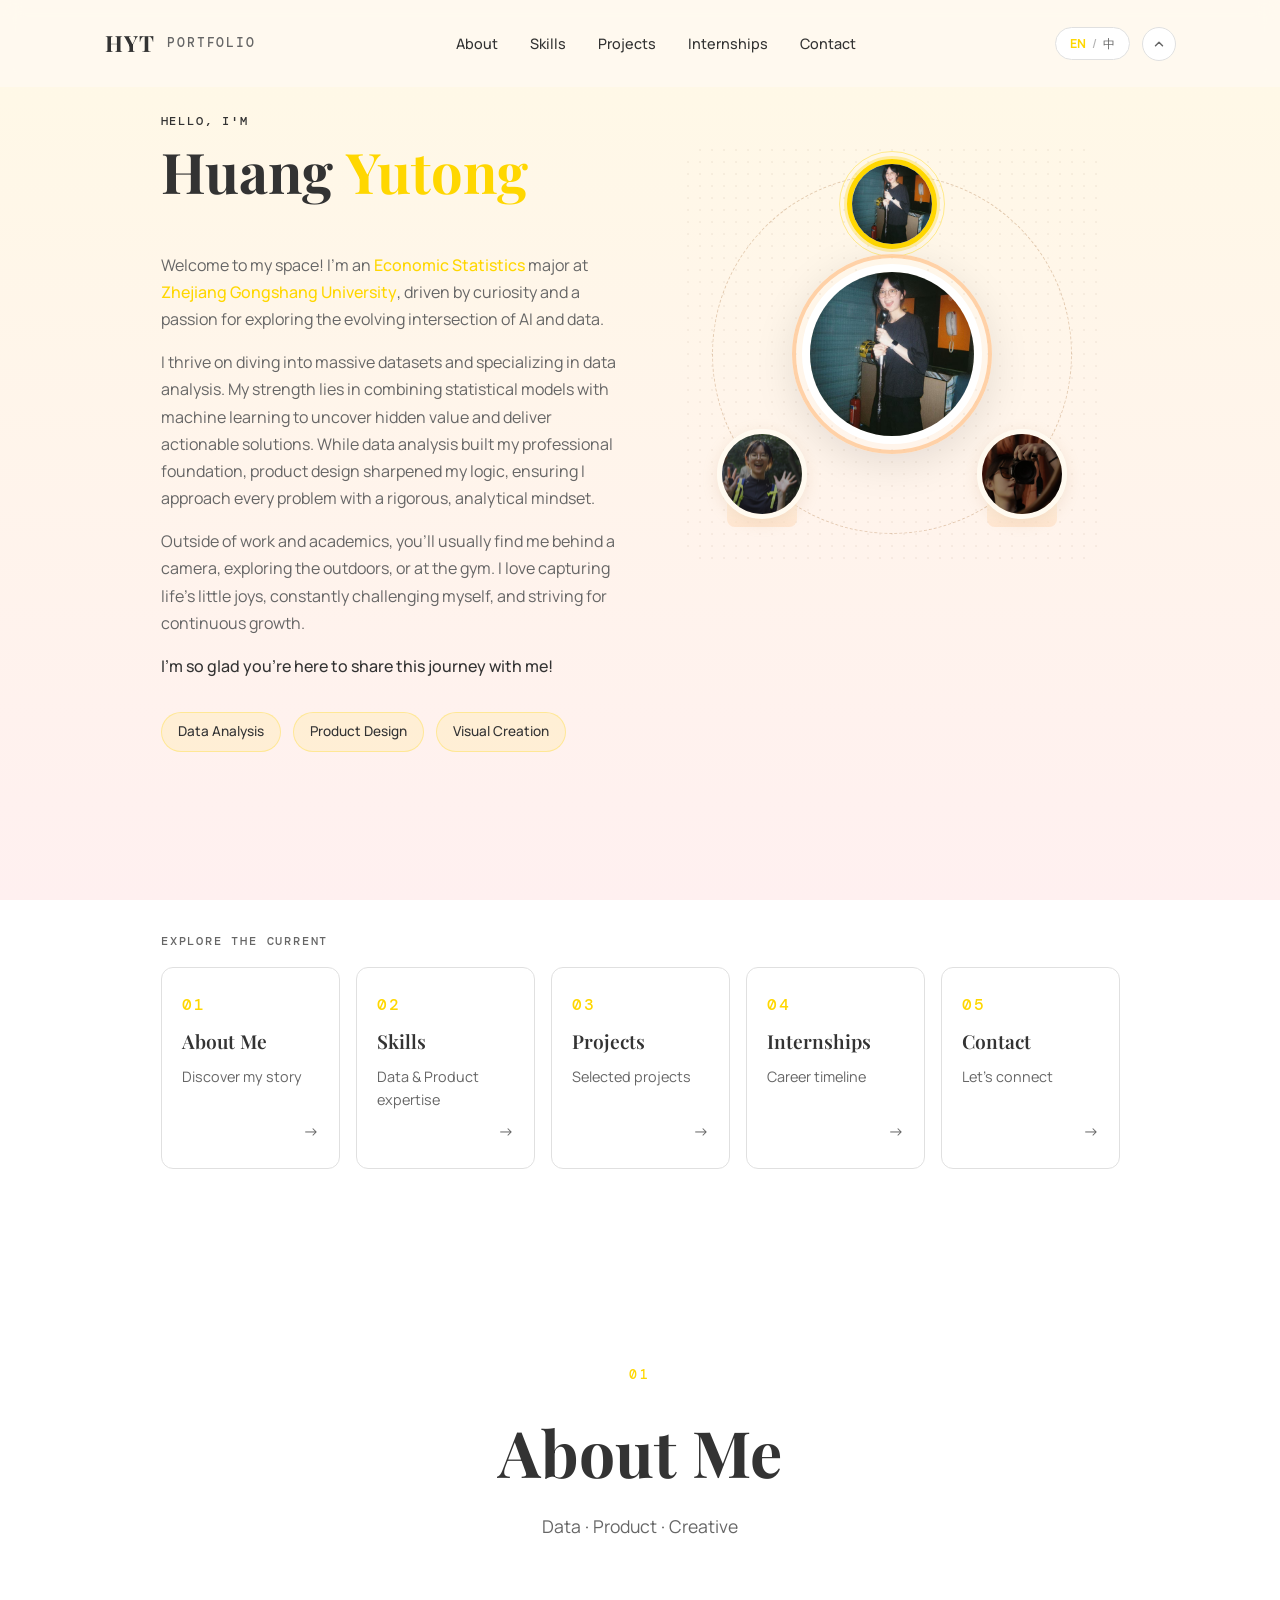
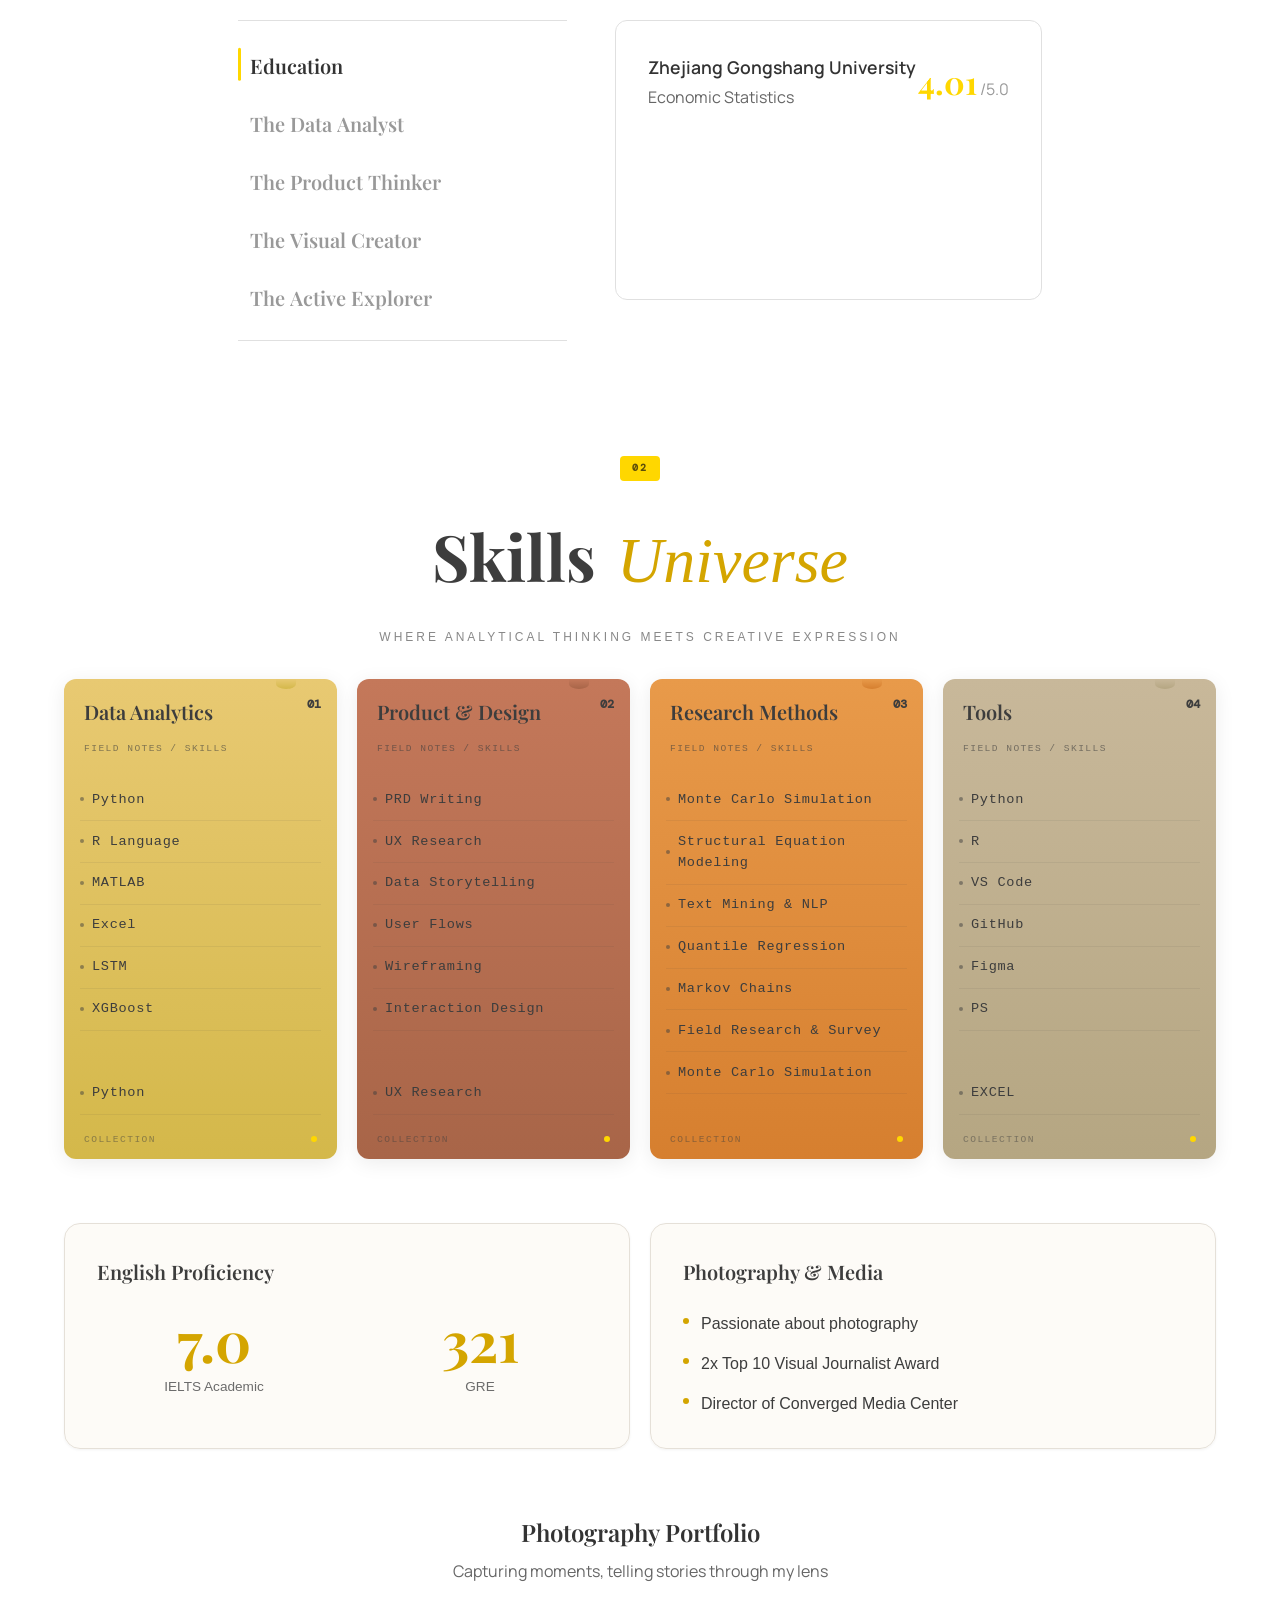
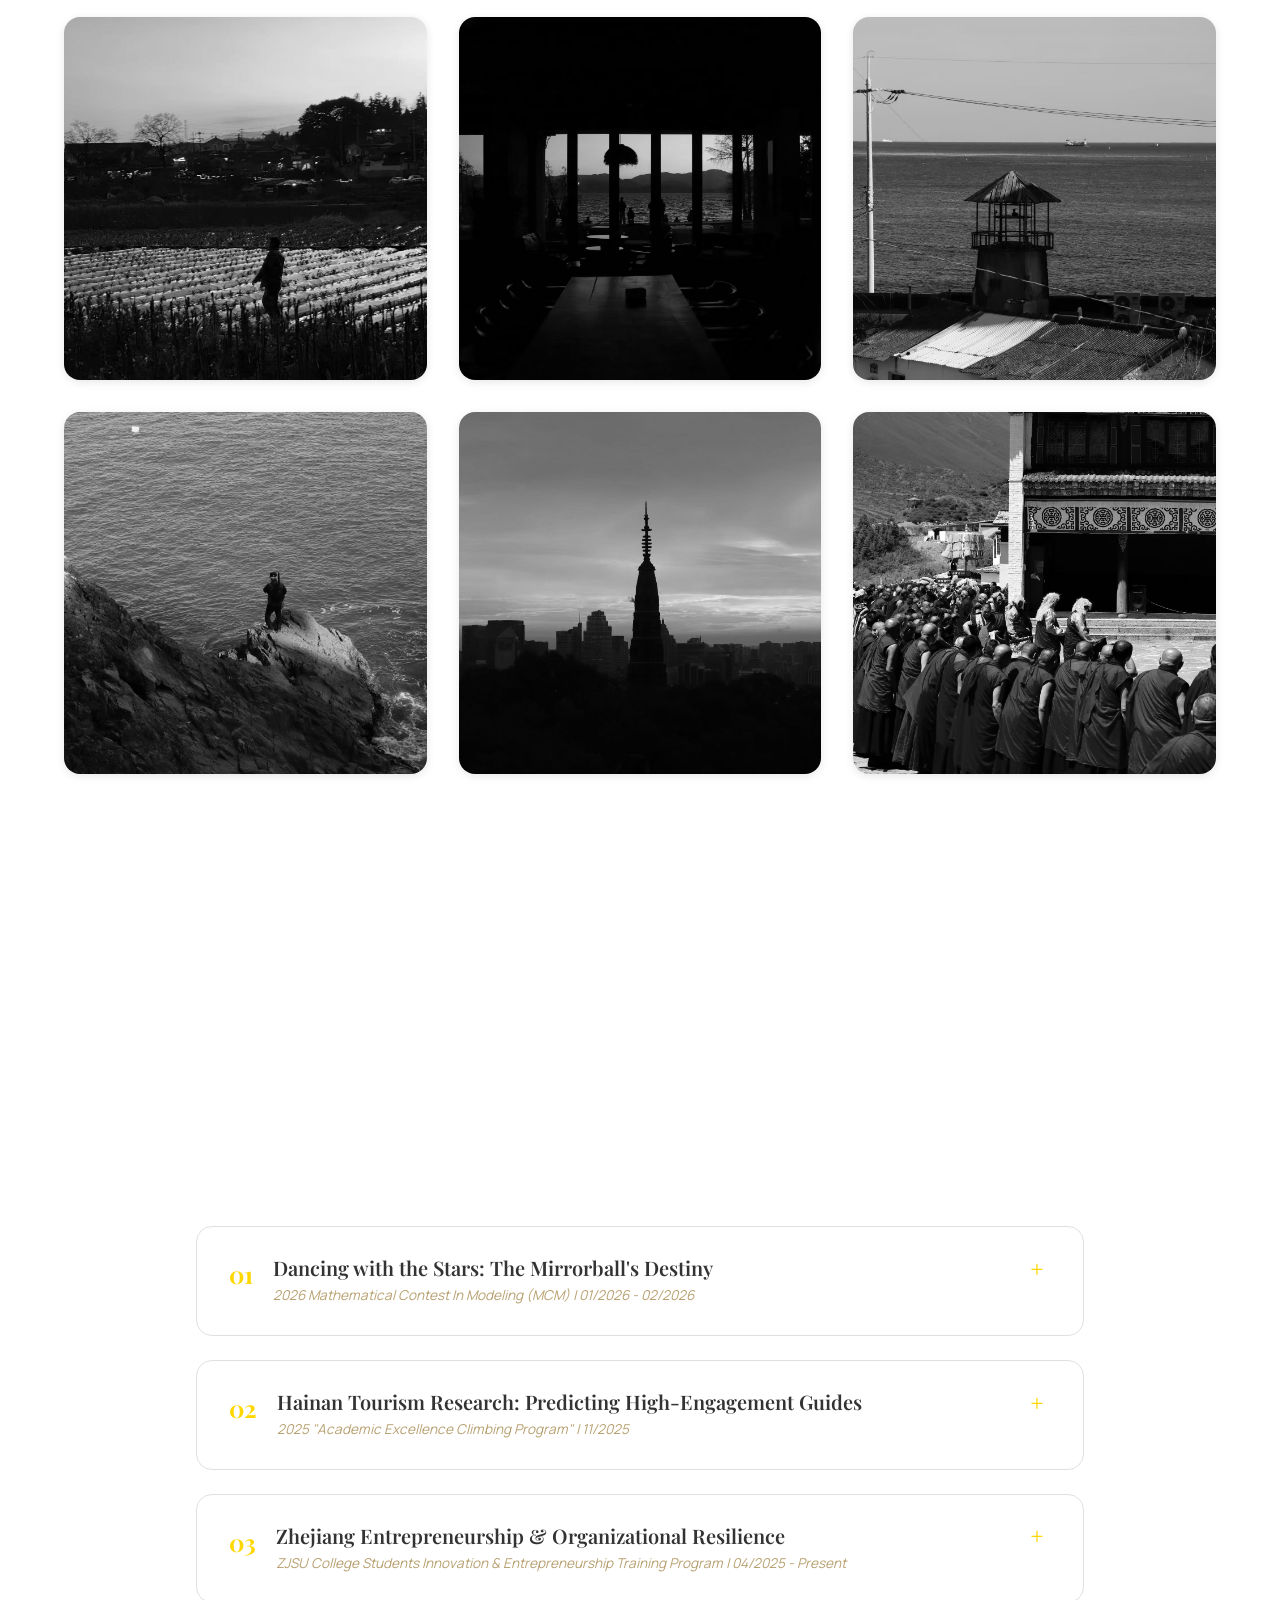
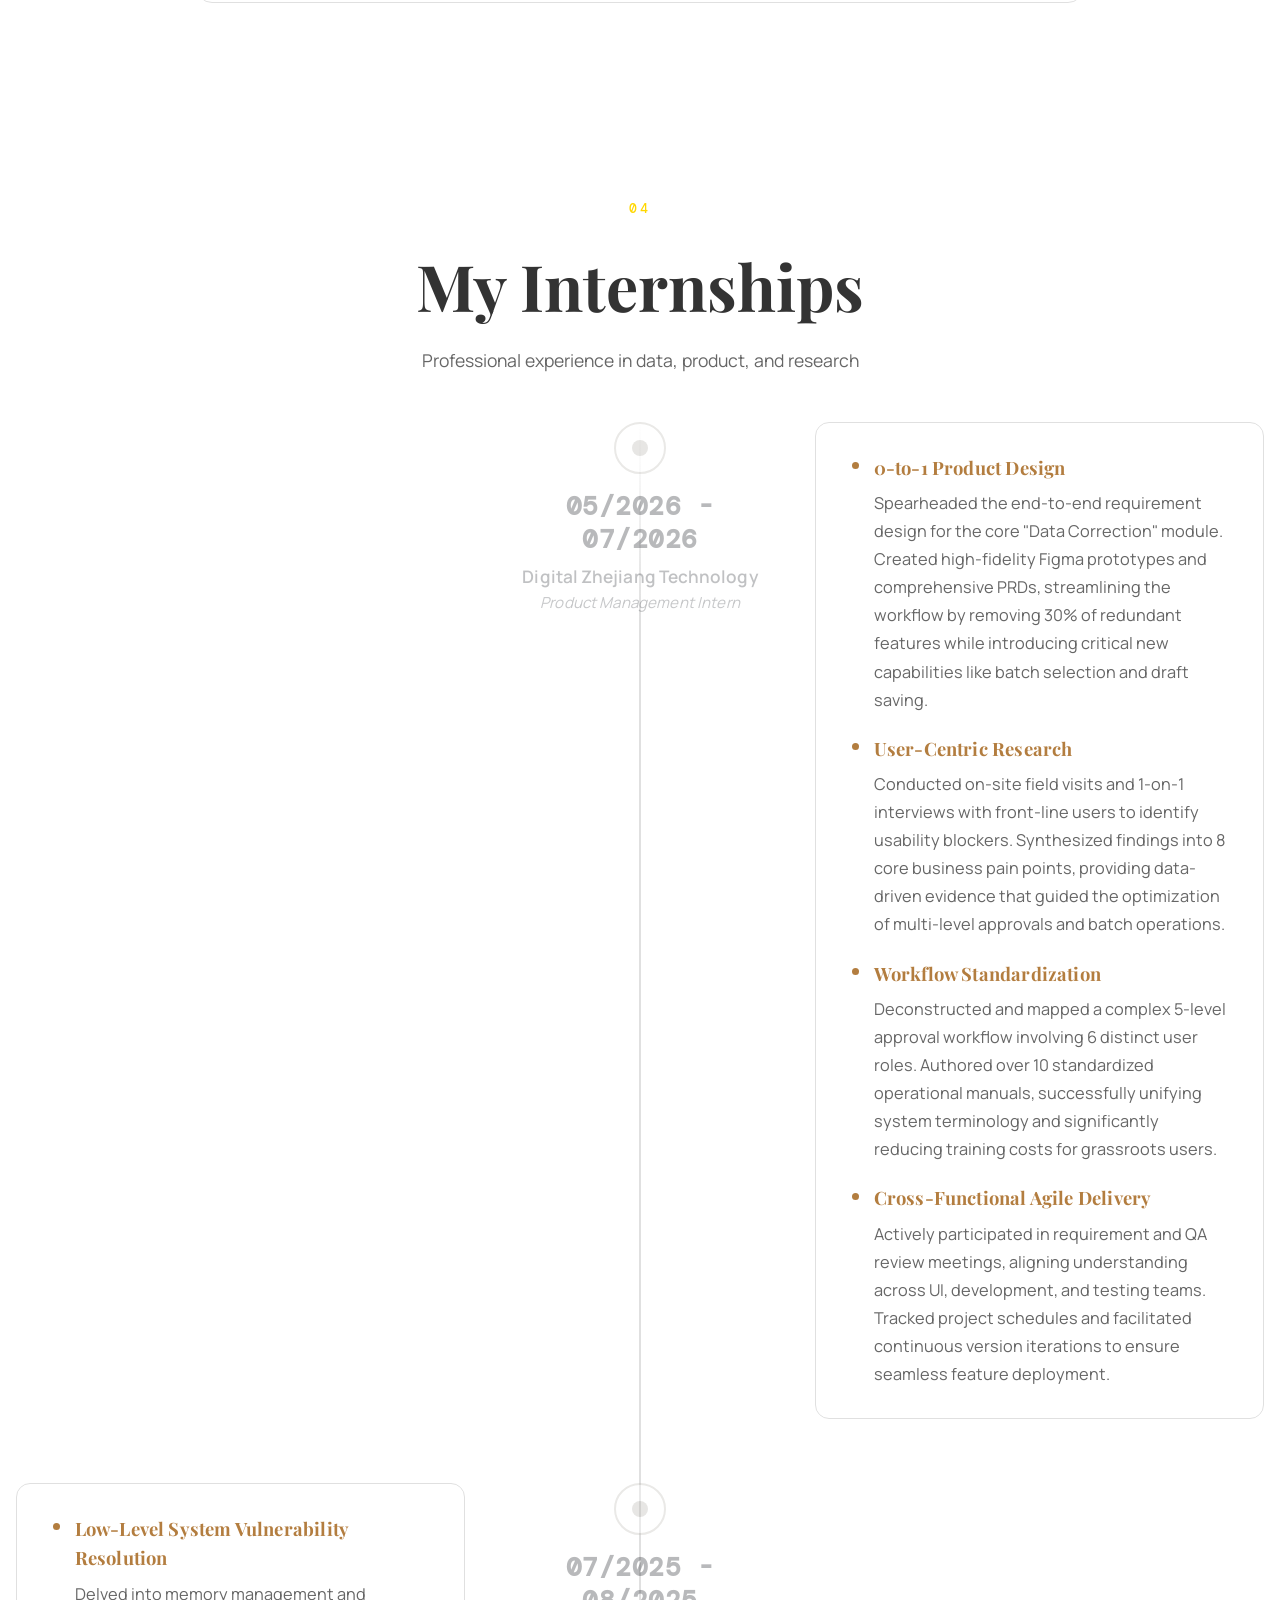
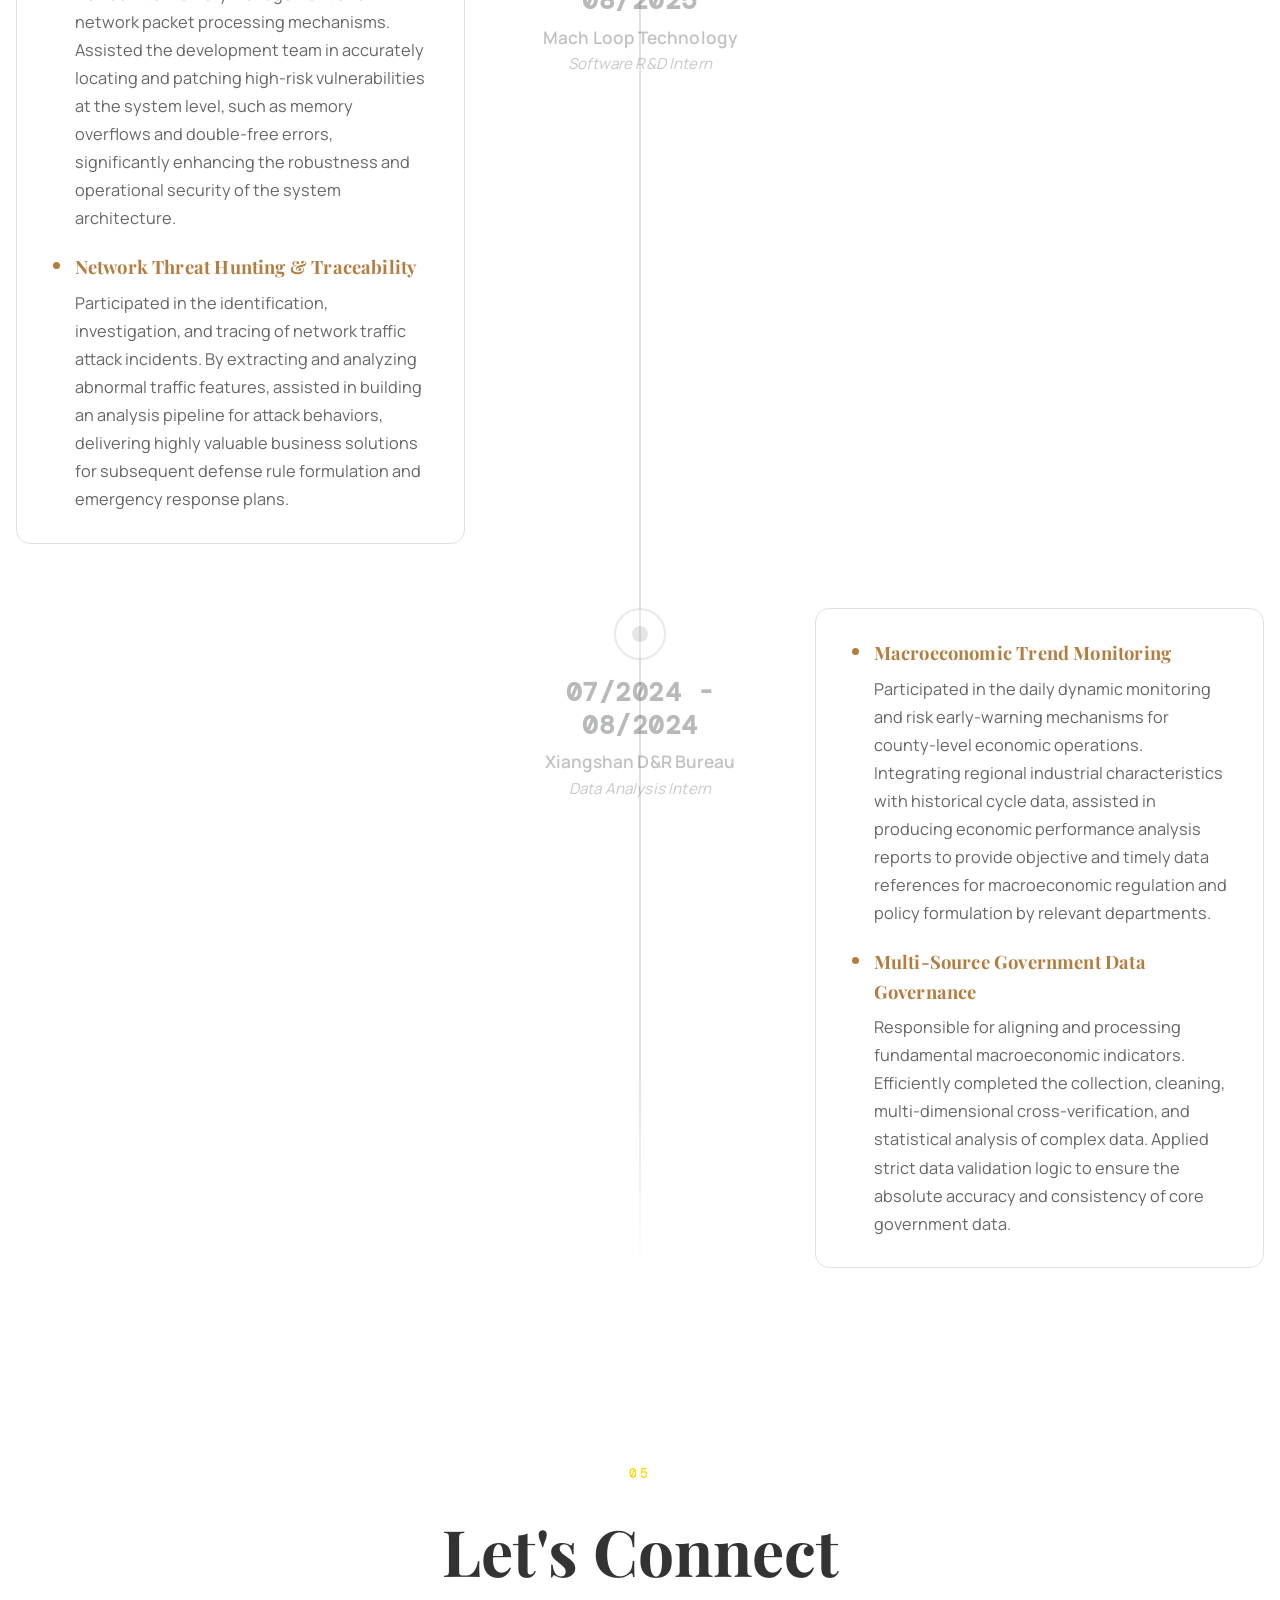
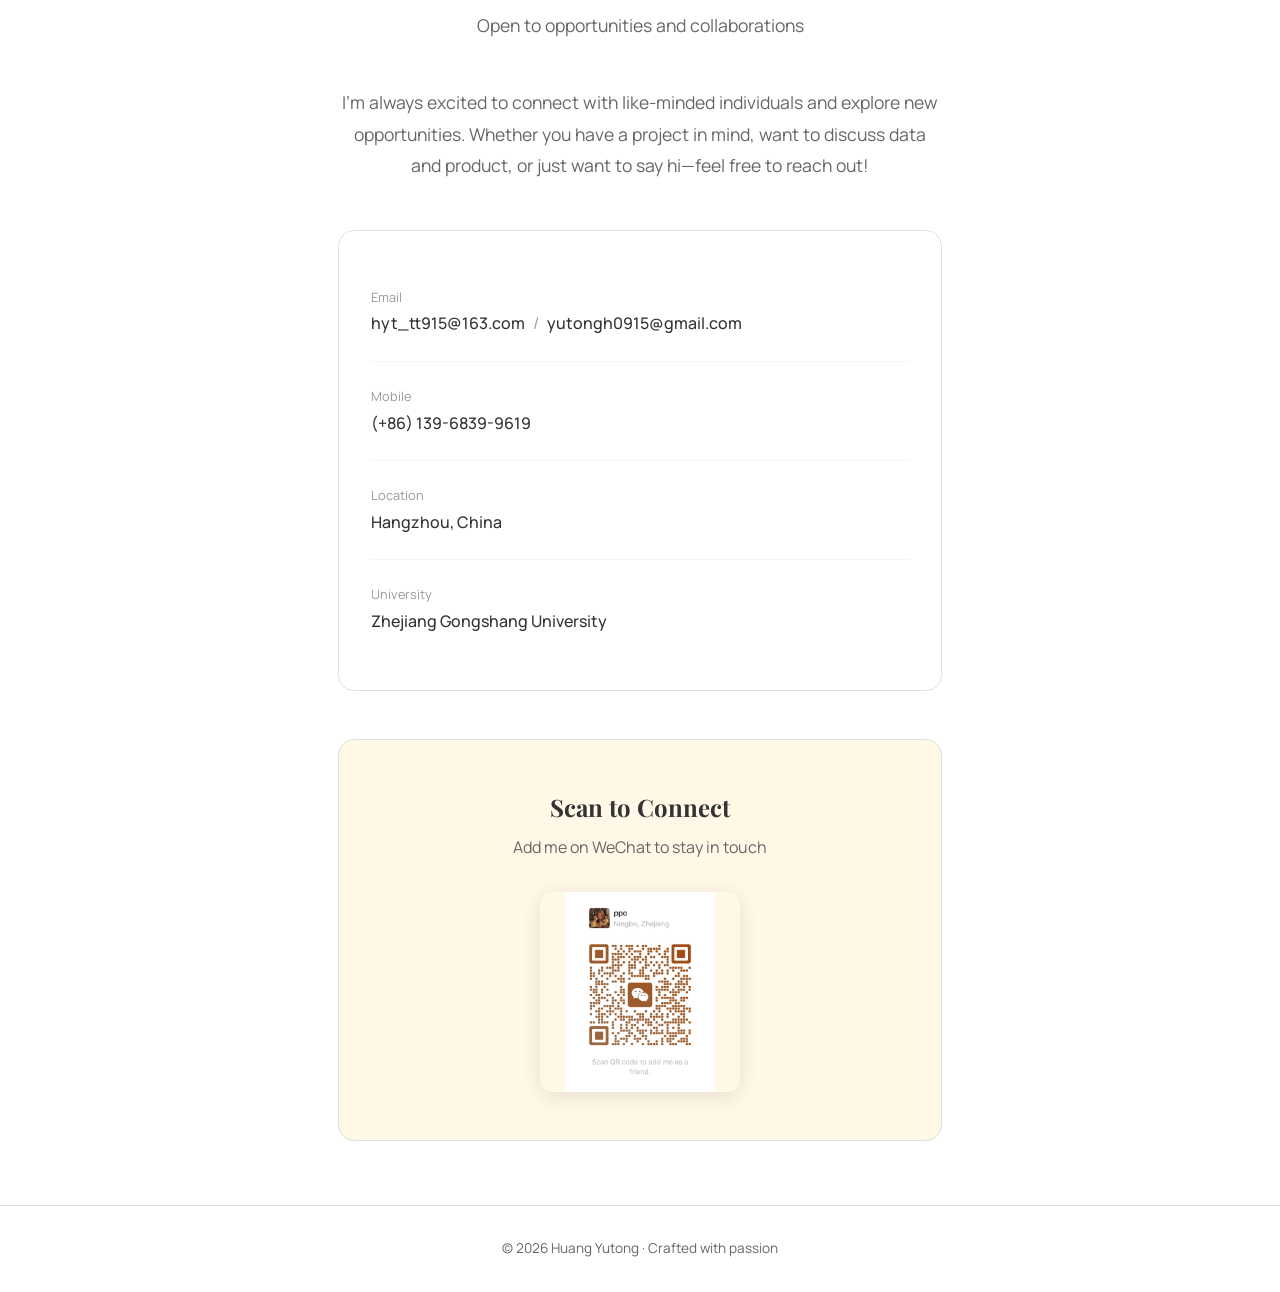
==== commit 9d28a8c8: "添加中英双语切换与全站滚动淡入动效 - index.html：i18n 双语 span（162 处文本节点）、语言切换按钮、反闪烁内联脚本 - script.js：initLanguageToggle" ====
--- a/index.html
+++ b/index.html
@@ -1,5 +1,5 @@
 <!DOCTYPE html>
-<html lang="en">
+<html lang="en" class="lang-en">
 <head>
     <meta charset="UTF-8">
     <meta name="viewport" content="width=device-width, initial-scale=1.0">
@@ -17,6 +17,17 @@
     };
     </script>
     <script id="MathJax-script" async src="https://cdn.jsdelivr.net/npm/mathjax@3/es5/tex-mml-chtml.js"></script>
+    <!-- 反闪烁：在 body 解析前根据 localStorage 应用语言类 -->
+    <script>
+        (function () {
+            if (localStorage.getItem('lang') === 'zh') {
+                var html = document.documentElement;
+                html.classList.remove('lang-en');
+                html.classList.add('lang-zh');
+                html.lang = 'zh-CN';
+            }
+        })();
+    </script>
 </head>
 <body class="home-page">
     <!-- Background Gradient -->
@@ -30,14 +41,19 @@
                 <span class="nav-text">PORTFOLIO</span>
             </a>
             <div class="nav-links">
-                <a href="#about" class="nav-link">About</a>
-                <a href="#skills" class="nav-link">Skills</a>
-                <a href="#projects" class="nav-link">Projects</a>
-                <a href="#internships" class="nav-link">Internships</a>
-                <a href="#contact" class="nav-link">Contact</a>
+                <a href="#about" class="nav-link"><span class="en-text">About</span><span class="zh-text">关于我</span></a>
+                <a href="#skills" class="nav-link"><span class="en-text">Skills</span><span class="zh-text">技能世界</span></a>
+                <a href="#projects" class="nav-link"><span class="en-text">Projects</span><span class="zh-text">项目经历</span></a>
+                <a href="#internships" class="nav-link"><span class="en-text">Internships</span><span class="zh-text">实习经历</span></a>
+                <a href="#contact" class="nav-link"><span class="en-text">Contact</span><span class="zh-text">联系我</span></a>
             </div>
             <div class="nav-actions">
-                <button class="nav-collapse-btn" aria-label="收起导航栏" title="收起导航栏">
+                <button class="lang-toggle" type="button" aria-label="Switch language / 切换语言">
+                    <span class="lang-label-en">EN</span>
+                    <span class="lang-sep">/</span>
+                    <span class="lang-label-zh">中</span>
+                </button>
+                <button class="nav-collapse-btn" aria-label="收起导航栏" title="收起导航栏" data-aria-en="Collapse navbar" data-aria-zh="收起导航栏" data-title-en="Collapse navbar" data-title-zh="收起导航栏">
                     <svg width="14" height="14" viewBox="0 0 24 24" fill="none" stroke="currentColor" stroke-width="2.5" stroke-linecap="round" stroke-linejoin="round">
                         <polyline points="18 15 12 9 6 15"/>
                     </svg>
@@ -51,7 +67,7 @@
     </nav>
 
     <!-- 浮动恢复按钮（导航栏收起后显示） -->
-    <button class="nav-restore-btn" aria-label="展开导航栏" title="展开导航栏">
+    <button class="nav-restore-btn" aria-label="展开导航栏" title="展开导航栏" data-aria-en="Expand navbar" data-aria-zh="展开导航栏" data-title-en="Expand navbar" data-title-zh="展开导航栏">
         <svg width="16" height="16" viewBox="0 0 24 24" fill="none" stroke="currentColor" stroke-width="2.5" stroke-linecap="round" stroke-linejoin="round">
             <polyline points="6 9 12 15 18 9"/>
         </svg>
@@ -59,11 +75,11 @@
 
     <!-- Mobile Menu -->
     <div class="mobile-menu">
-        <a href="#about" class="mobile-link">About</a>
-        <a href="#skills" class="mobile-link">Skills</a>
-        <a href="#projects" class="mobile-link">Projects</a>
-        <a href="#internships" class="mobile-link">Internships</a>
-        <a href="#contact" class="mobile-link">Contact</a>
+        <a href="#about" class="mobile-link"><span class="en-text">About</span><span class="zh-text">关于我</span></a>
+        <a href="#skills" class="mobile-link"><span class="en-text">Skills</span><span class="zh-text">技能世界</span></a>
+        <a href="#projects" class="mobile-link"><span class="en-text">Projects</span><span class="zh-text">项目经历</span></a>
+        <a href="#internships" class="mobile-link"><span class="en-text">Internships</span><span class="zh-text">实习经历</span></a>
+        <a href="#contact" class="mobile-link"><span class="en-text">Contact</span><span class="zh-text">联系我</span></a>
     </div>
 
     <!-- Hero Section -->
@@ -71,21 +87,24 @@
         <!-- Left Content -->
         <div class="hero-content">
             <div class="hero-greeting">
-                <span class="greeting-line">HELLO, I'M</span>
-                <h1 class="hero-name">Huang <span class="highlight-name">Yutong</span></h1>
+                <span class="greeting-line"><span class="en-text">HELLO, I'M</span><span class="zh-text">你好，我是</span></span>
+                <h1 class="hero-name">
+                    <span class="en-text">Huang <span class="highlight-name">Yutong</span></span>
+                    <span class="zh-text"><span class="highlight-name">黄雨彤</span></span>
+                </h1>
             </div>
 
             <div class="hero-intro">
-                <p>Welcome to my space! I'm an <span class="highlight">Economic Statistics</span> major at <span class="highlight">Zhejiang Gongshang University</span>, driven by curiosity and a passion for exploring the evolving intersection of AI and data.</p>
-                <p>I thrive on diving into massive datasets and specializing in data analysis. My strength lies in combining statistical models with machine learning to uncover hidden value and deliver actionable solutions. While data analysis built my professional foundation, product design sharpened my logic, ensuring I approach every problem with a rigorous, analytical mindset.</p>
-                <p>Outside of work and academics, you'll usually find me behind a camera, exploring the outdoors, or at the gym. I love capturing life's little joys, constantly challenging myself, and striving for continuous growth.</p>
-                <p class="intro-closing">I'm so glad you're here to share this journey with me!</p>
+                <p><span class="en-text">Welcome to my space! I'm an <span class="highlight">Economic Statistics</span> major at <span class="highlight">Zhejiang Gongshang University</span>, driven by curiosity and a passion for exploring the evolving intersection of AI and data.</span><span class="zh-text">欢迎来到我的空间！我目前就读于<span class="highlight">浙江工商大学经济统计学</span>专业，我充满好奇心，不断探索AI与数据融会贯通的新世界！</span></p>
+                <p><span class="en-text">I thrive on diving into massive datasets and specializing in data analysis. My strength lies in combining statistical models with machine learning to uncover hidden value and deliver actionable solutions. While data analysis built my professional foundation, product design sharpened my logic, ensuring I approach every problem with a rigorous, analytical mindset.</span><span class="zh-text">我热衷于深挖海量数据，深耕数据分析，擅长结合统计模型与机器学习来挖掘数据价值，输出可落地方案。数据分析培养了我的专业，产品设计让我具有更强的逻辑，让我始终秉持严谨的态度去解决每一个问题。</span></p>
+                <p><span class="en-text">Outside of work and academics, you'll usually find me behind a camera, exploring the outdoors, or at the gym. I love capturing life's little joys, constantly challenging myself, and striving for continuous growth.</span><span class="zh-text">在工作与学习之余，你通常会在镜头背后、或是户外和健身房里找到我。我热爱捕捉生活中的小乐趣，也不断挑战自我、持续成长。</span></p>
+                <p class="intro-closing"><span class="en-text">I'm so glad you're here to share this journey with me!</span><span class="zh-text">很高兴你能在这里，与我一同分享这段旅程！</span></p>
             </div>
 
             <div class="hero-roles">
-                <div class="role-pill">Data Analysis</div>
-                <div class="role-pill">Product Design</div>
-                <div class="role-pill">Visual Creation</div>
+                <div class="role-pill"><span class="en-text">Data Analysis</span><span class="zh-text">数据分析</span></div>
+                <div class="role-pill"><span class="en-text">Product Design</span><span class="zh-text">产品设计</span></div>
+                <div class="role-pill"><span class="en-text">Visual Creation</span><span class="zh-text">视觉创作</span></div>
             </div>
         </div>
 
@@ -109,7 +128,7 @@
                         <div class="decorative-ring"></div>
                         <!-- Photo Button -->
                         <button class="satellite-btn" data-photo="我的素材/me1.jpg">
-                            <img src="我的素材/me1.jpg" alt="Photo 1">
+                            <img src="我的素材/me1.jpg" alt="Photo 1" data-alt-en="Photo 1" data-alt-zh="照片 1">
                             <span class="satellite-overlay"></span>
                         </button>
                     </div>
@@ -120,7 +139,7 @@
                         <div class="square-base"></div>
                         <!-- Photo Button -->
                         <button class="satellite-btn" data-photo="我的素材/me2.jpg">
-                            <img src="我的素材/me2.jpg" alt="Photo 2">
+                            <img src="我的素材/me2.jpg" alt="Photo 2" data-alt-en="Photo 2" data-alt-zh="照片 2">
                             <span class="satellite-overlay"></span>
                         </button>
                     </div>
@@ -131,7 +150,7 @@
                         <div class="square-base"></div>
                         <!-- Photo Button -->
                         <button class="satellite-btn" data-photo="我的素材/me3.jpg">
-                            <img src="我的素材/me3.jpg" alt="Photo 3">
+                            <img src="我的素材/me3.jpg" alt="Photo 3" data-alt-en="Photo 3" data-alt-zh="照片 3">
                             <span class="satellite-overlay"></span>
                         </button>
                     </div>
@@ -141,7 +160,7 @@
                 <div class="center-main-image">
                     <div class="main-image-outer-ring">
                         <div class="main-image-inner-ring">
-                            <img src="我的素材/me1.jpg" alt="Main Photo" class="main-photo" id="mainPhoto">
+                            <img src="我的素材/me1.jpg" alt="Main Photo" data-alt-en="Main Photo" data-alt-zh="主照片" class="main-photo" id="mainPhoto">
                         </div>
                     </div>
                 </div>
@@ -152,14 +171,14 @@
     <!-- Quick Links Section -->
     <section class="quick-links">
         <div class="quick-links-header">
-            <span class="quick-links-title">EXPLORE THE CURRENT</span>
+            <span class="quick-links-title"><span class="en-text">EXPLORE THE CURRENT</span><span class="zh-text">探索当下</span></span>
         </div>
         <div class="quick-links-container">
             <a href="#about" class="quick-link" data-link="about">
                 <span class="link-number">01</span>
                 <div class="link-info">
-                    <h3>About Me</h3>
-                    <p>Discover my story</p>
+                    <h3><span class="en-text">About Me</span><span class="zh-text">关于我</span></h3>
+                    <p><span class="en-text">Discover my story</span><span class="zh-text">了解我的故事</span></p>
                 </div>
                 <span class="link-arrow">→</span>
             </a>
@@ -167,8 +186,8 @@
             <a href="#skills" class="quick-link" data-link="skills">
                 <span class="link-number">02</span>
                 <div class="link-info">
-                    <h3>Skills</h3>
-                    <p>Data & Product expertise</p>
+                    <h3><span class="en-text">Skills</span><span class="zh-text">技能世界</span></h3>
+                    <p><span class="en-text">Data &amp; Product expertise</span><span class="zh-text">数据与产品专长</span></p>
                 </div>
                 <span class="link-arrow">→</span>
             </a>
@@ -176,8 +195,8 @@
             <a href="#projects" class="quick-link" data-link="work">
                 <span class="link-number">03</span>
                 <div class="link-info">
-                    <h3>Projects</h3>
-                    <p>Selected projects</p>
+                    <h3><span class="en-text">Projects</span><span class="zh-text">项目经历</span></h3>
+                    <p><span class="en-text">Selected projects</span><span class="zh-text">精选项目</span></p>
                 </div>
                 <span class="link-arrow">→</span>
             </a>
@@ -185,8 +204,8 @@
             <a href="#internships" class="quick-link" data-link="journey">
                 <span class="link-number">04</span>
                 <div class="link-info">
-                    <h3>Internships</h3>
-                    <p>Career timeline</p>
+                    <h3><span class="en-text">Internships</span><span class="zh-text">实习经历</span></h3>
+                    <p><span class="en-text">Career timeline</span><span class="zh-text">职业时间轴</span></p>
                 </div>
                 <span class="link-arrow">→</span>
             </a>
@@ -194,8 +213,8 @@
             <a href="#contact" class="quick-link" data-link="contact">
                 <span class="link-number">05</span>
                 <div class="link-info">
-                    <h3>Contact</h3>
-                    <p>Let's connect</p>
+                    <h3><span class="en-text">Contact</span><span class="zh-text">联系我</span></h3>
+                    <p><span class="en-text">Let's connect</span><span class="zh-text">与我联系</span></p>
                 </div>
                 <span class="link-arrow">→</span>
             </a>
@@ -205,27 +224,27 @@
     <!-- About Section -->
     <section class="page-header" id="about">
         <span class="page-number">01</span>
-        <h1 class="page-title">About Me</h1>
-        <p class="page-subtitle">Data · Product · Creative</p>
+        <h1 class="page-title"><span class="en-text">About Me</span><span class="zh-text">关于我</span></h1>
+        <p class="page-subtitle"><span class="en-text">Data · Product · Creative</span><span class="zh-text">数据 · 产品 · 创意</span></p>
     </section>
 
     <section class="about-section">
         <div class="hover-slider" data-hover-slider>
             <div class="hover-slider-triggers">
                 <button class="hover-trigger active" data-slide="0" type="button">
-                    <span class="trigger-text">Education</span>
+                    <span class="trigger-text"><span class="en-text">Education</span><span class="zh-text">教育背景</span></span>
                 </button>
                 <button class="hover-trigger" data-slide="1" type="button">
-                    <span class="trigger-text">The Data Analyst</span>
+                    <span class="trigger-text"><span class="en-text">The Data Analyst</span><span class="zh-text">数据分析师</span></span>
                 </button>
                 <button class="hover-trigger" data-slide="2" type="button">
-                    <span class="trigger-text">The Product Thinker</span>
+                    <span class="trigger-text"><span class="en-text">The Product Thinker</span><span class="zh-text">产品思考者</span></span>
                 </button>
                 <button class="hover-trigger" data-slide="3" type="button">
-                    <span class="trigger-text">The Visual Creator</span>
+                    <span class="trigger-text"><span class="en-text">The Visual Creator</span><span class="zh-text">视觉创作者</span></span>
                 </button>
                 <button class="hover-trigger" data-slide="4" type="button">
-                    <span class="trigger-text">The Active Explorer</span>
+                    <span class="trigger-text"><span class="en-text">The Active Explorer</span><span class="zh-text">活力探索者</span></span>
                 </button>
             </div>
 
@@ -233,8 +252,8 @@
                 <div class="hover-slider-content active" data-content="0">
                     <div class="edu-item">
                         <div class="edu-main">
-                            <h3>Zhejiang Gongshang University</h3>
-                            <p class="edu-major">Economic Statistics</p>
+                            <h3><span class="en-text">Zhejiang Gongshang University</span><span class="zh-text">浙江工商大学</span></h3>
+                            <p class="edu-major"><span class="en-text">Economic Statistics</span><span class="zh-text">经济统计学</span></p>
                         </div>
                         <div class="edu-gpa">
                             <span class="gpa-value">4.01</span>
@@ -243,16 +262,16 @@
                     </div>
                 </div>
                 <div class="hover-slider-content" data-content="1">
-                    <p>I specialize in turning raw, messy data into clear, actionable insights using Python, R, and other statistical tools. Whether I'm cleaning datasets or building predictive models, my favorite part of the process is digging into complex information and uncovering the hidden patterns underneath.</p>
+                    <p><span class="en-text">I specialize in turning raw, messy data into clear, actionable insights using Python, R, and other statistical tools. Whether I'm cleaning datasets or building predictive models, my favorite part of the process is digging into complex information and uncovering the hidden patterns underneath.</span><span class="zh-text">我擅长用 Python、R 及其他统计软件，把杂乱的数据变成有价值的决策依据。从数据清洗、建立模型、到挖掘有价值的信息，我享受着从海量复杂数据里发掘隐藏的规律。</span></p>
                 </div>
                 <div class="hover-slider-content" data-content="2">
-                    <p>I act as the bridge between what users want and what engineering can build. I regularly map out business workflows, design interactive prototypes in Figma, and write clear, structured PRDs. By keeping documentation organized and solutions practical, I help teams turn ideas into shipped features smoothly.</p>
+                    <p><span class="en-text">I act as the bridge between what users want and what engineering can build. I regularly map out business workflows, design interactive prototypes in Figma, and write clear, structured PRDs. By keeping documentation organized and solutions practical, I help teams turn ideas into shipped features smoothly.</span><span class="zh-text">我擅长在用户需求与技术可行性之间搭建沟通桥梁，能够独立撰写标准化 PRD、使用 Figma 梳理业务流程并输出交互原型，依托清晰规范的文档输出可落地的产品方案，推动需求高效落地上线。</span></p>
                 </div>
                 <div class="hover-slider-content" data-content="3">
-                    <p>I spent three years at my university's "Ji+" Media Center, eventually stepping up as Director and earning the Top 10 Visual Journalist award twice. Photography is how I tell stories and make sense of the world. Driven by an endless curiosity, I'm always looking for new ways to capture life through my own unique visual lens.</p>
+                    <p><span class="en-text">I spent three years at my university's "Ji+" Media Center, eventually stepping up as Director and earning the Top 10 Visual Journalist award twice. Photography is how I tell stories and make sense of the world. Driven by an endless curiosity, I'm always looking for new ways to capture life through my own unique visual lens.</span><span class="zh-text">我在学院"极+"融媒体中心任职3年，曾任主任一职，并连续两年获评十佳视觉记者。我热爱摄影，以镜头为载体讲述我眼中的世界。我始终保有旺盛好奇心，形成独属于自己的视觉创作视角。</span></p>
                 </div>
                 <div class="hover-slider-content" data-content="4">
-                    <p>Away from the screen, I love outdoor sports and fitness. For me, the dopamine release after a good sweat does more than just keep me physically fit—it recharges my brain. This energetic lifestyle keeps my mind sharp, allowing me to tackle work challenges with ease and truly enjoy every single moment of life.</p>
+                    <p><span class="en-text">Away from the screen, I love outdoor sports and fitness. For me, the dopamine release after a good sweat does more than just keep me physically fit—it recharges my brain. This energetic lifestyle keeps my mind sharp, allowing me to tackle work challenges with ease and truly enjoy every single moment of life.</span><span class="zh-text">除了面对屏幕，我还喜爱户外运动与健身。对我来说，大汗淋漓后多巴胺的释放不仅能强健体魄，更为大脑充电续航。这种充满活力的生活方式让我始终保持思维敏捷，不仅能游刃有余地应对工作中的重重挑战，更能让我全心全意地享受生活的每一个瞬间。</span></p>
                 </div>
             </div>
         </div>
@@ -262,18 +281,18 @@
     <section class="skills-page-header" id="skills">
         <span class="header-label">02</span>
         <h1 class="header-title">
-            <span class="title-main">Skills</span>
-            <span class="title-accent">Universe</span>
+            <span class="title-main"><span class="en-text">Skills</span><span class="zh-text">技能</span></span>
+            <span class="title-accent"><span class="en-text">Universe</span><span class="zh-text">世界</span></span>
         </h1>
-        <p class="header-subtitle">WHERE ANALYTICAL THINKING MEETS CREATIVE EXPRESSION</p>
+        <p class="header-subtitle"><span class="en-text">WHERE ANALYTICAL THINKING MEETS CREATIVE EXPRESSION</span><span class="zh-text">理性分析与创意表达在此交汇</span></p>
     </section>
 
     <section class="archive-cards-section">
         <div class="archive-card archive-mustard">
             <div class="card-top">
                 <span class="card-number">01</span>
-                <h3 class="card-title">Data Analytics</h3>
-                <span class="card-label">FIELD NOTES / SKILLS</span>
+                <h3 class="card-title"><span class="en-text">Data Analytics</span><span class="zh-text">数据分析</span></h3>
+                <span class="card-label"><span class="en-text">FIELD NOTES / SKILLS</span><span class="zh-text">领域笔记 / 技能</span></span>
             </div>
             <div class="card-marquee">
                 <div class="marquee-list" style="--duration: 25s;">
@@ -294,7 +313,7 @@
                 </div>
             </div>
             <div class="card-bottom">
-                <span class="bottom-label">COLLECTION</span>
+                <span class="bottom-label"><span class="en-text">COLLECTION</span><span class="zh-text">合集</span></span>
                 <span class="bottom-dot"></span>
             </div>
         </div>
@@ -302,8 +321,8 @@
         <div class="archive-card archive-terracotta">
             <div class="card-top">
                 <span class="card-number">02</span>
-                <h3 class="card-title">Product & Design</h3>
-                <span class="card-label">FIELD NOTES / SKILLS</span>
+                <h3 class="card-title"><span class="en-text">Product &amp; Design</span><span class="zh-text">产品与设计</span></h3>
+                <span class="card-label"><span class="en-text">FIELD NOTES / SKILLS</span><span class="zh-text">领域笔记 / 技能</span></span>
             </div>
             <div class="card-marquee">
                 <div class="marquee-list" style="--duration: 22s;">
@@ -322,7 +341,7 @@
                 </div>
             </div>
             <div class="card-bottom">
-                <span class="bottom-label">COLLECTION</span>
+                <span class="bottom-label"><span class="en-text">COLLECTION</span><span class="zh-text">合集</span></span>
                 <span class="bottom-dot"></span>
             </div>
         </div>
@@ -330,8 +349,8 @@
         <div class="archive-card archive-orange">
             <div class="card-top">
                 <span class="card-number">03</span>
-                <h3 class="card-title">Research Methods</h3>
-                <span class="card-label">FIELD NOTES / SKILLS</span>
+                <h3 class="card-title"><span class="en-text">Research Methods</span><span class="zh-text">研究方法</span></h3>
+                <span class="card-label"><span class="en-text">FIELD NOTES / SKILLS</span><span class="zh-text">领域笔记 / 技能</span></span>
             </div>
             <div class="card-marquee">
                 <div class="marquee-list" style="--duration: 24s;">
@@ -350,7 +369,7 @@
                 </div>
             </div>
             <div class="card-bottom">
-                <span class="bottom-label">COLLECTION</span>
+                <span class="bottom-label"><span class="en-text">COLLECTION</span><span class="zh-text">合集</span></span>
                 <span class="bottom-dot"></span>
             </div>
         </div>
@@ -358,8 +377,8 @@
         <div class="archive-card archive-khaki">
             <div class="card-top">
                 <span class="card-number">04</span>
-                <h3 class="card-title">Tools</h3>
-                <span class="card-label">FIELD NOTES / SKILLS</span>
+                <h3 class="card-title"><span class="en-text">Tools</span><span class="zh-text">工具</span></h3>
+                <span class="card-label"><span class="en-text">FIELD NOTES / SKILLS</span><span class="zh-text">领域笔记 / 技能</span></span>
             </div>
             <div class="card-marquee">
                 <div class="marquee-list" style="--duration: 20s;">
@@ -386,7 +405,7 @@
                 </div>
             </div>
             <div class="card-bottom">
-                <span class="bottom-label">COLLECTION</span>
+                <span class="bottom-label"><span class="en-text">COLLECTION</span><span class="zh-text">合集</span></span>
                 <span class="bottom-dot"></span>
             </div>
         </div>
@@ -394,11 +413,11 @@
 
     <section class="highlight-cards">
         <div class="highlight-card">
-            <h3 class="highlight-title">English Proficiency</h3>
+            <h3 class="highlight-title"><span class="en-text">English Proficiency</span><span class="zh-text">英语能力</span></h3>
             <div class="score-grid">
                 <div class="score-item">
                     <span class="score-value">7.0</span>
-                    <span class="score-label">IELTS Academic</span>
+                    <span class="score-label"><span class="en-text">IELTS Academic</span><span class="zh-text">IELTS 学术</span></span>
                 </div>
                 <div class="score-item">
                     <span class="score-value">321</span>
@@ -408,41 +427,41 @@
         </div>
 
         <div class="highlight-card">
-            <h3 class="highlight-title">Photography & Media</h3>
+            <h3 class="highlight-title"><span class="en-text">Photography &amp; Media</span><span class="zh-text">摄影与媒体</span></h3>
             <div class="achievement-list">
                 <div class="achievement-item">
                     <span class="achievement-bullet"></span>
-                    <span class="achievement-text">Passionate about photography</span>
+                    <span class="achievement-text"><span class="en-text">Passionate about photography</span><span class="zh-text">热爱摄影</span></span>
                 </div>
                 <div class="achievement-item">
                     <span class="achievement-bullet"></span>
-                    <span class="achievement-text">2x Top 10 Visual Journalist Award</span>
+                    <span class="achievement-text"><span class="en-text">2x Top 10 Visual Journalist Award</span><span class="zh-text">两次获评十佳视觉记者</span></span>
                 </div>
                 <div class="achievement-item">
                     <span class="achievement-bullet"></span>
-                    <span class="achievement-text">Director of Converged Media Center</span>
+                    <span class="achievement-text"><span class="en-text">Director of Converged Media Center</span><span class="zh-text">融媒体中心主任</span></span>
                 </div>
             </div>
         </div>
     </section>
 
     <section class="photography-section">
-        <h2 class="section-title">Photography Portfolio</h2>
-        <p class="section-desc">Capturing moments, telling stories through my lens</p>
+        <h2 class="section-title"><span class="en-text">Photography Portfolio</span><span class="zh-text">摄影作品集</span></h2>
+        <p class="section-desc"><span class="en-text">Capturing moments, telling stories through my lens</span><span class="zh-text">用镜头捕捉瞬间，讲述每一个故事</span></p>
         <div class="photo-grid" id="photoGrid"></div>
     </section>
 
     <!-- Photo Lightbox Overlay -->
     <div class="photo-lightbox" id="photoLightbox">
-        <button class="lightbox-close-btn" id="lightboxClose" aria-label="Close">×</button>
+        <button class="lightbox-close-btn" id="lightboxClose" aria-label="Close" data-aria-en="Close" data-aria-zh="关闭">×</button>
         <img class="lightbox-photo" id="lightboxPhoto" src="" alt="">
     </div>
 
     <!-- Projects Section -->
     <section class="page-header" id="projects">
         <span class="page-number">03</span>
-        <h1 class="page-title">Selected Projects</h1>
-        <p class="page-subtitle">Data-driven projects and research</p>
+        <h1 class="page-title"><span class="en-text">Selected Projects</span><span class="zh-text">精选项目</span></h1>
+        <p class="page-subtitle"><span class="en-text">Data-driven projects and research</span><span class="zh-text">数据驱动的项目与研究</span></p>
     </section>
 
     <section class="projects-section">
@@ -451,60 +470,60 @@
                 <div class="project-header-left">
                     <span class="project-number">01</span>
                     <div class="project-title-group">
-                        <h3 class="project-title">Dancing with the Stars: The Mirrorball's Destiny</h3>
-                        <p class="project-metadata">2026 Mathematical Contest In Modeling (MCM) | 01/2026 - 02/2026</p>
+                        <h3 class="project-title"><span class="en-text">Dancing with the Stars: The Mirrorball's Destiny</span><span class="zh-text">《与星共舞》数学建模</span></h3>
+                        <p class="project-metadata"><span class="en-text">2026 Mathematical Contest In Modeling (MCM) | 01/2026 - 02/2026</span><span class="zh-text">2026年美国大学生数学建模竞赛 (MCM) | 2026年1月 - 2026年2月</span></p>
                     </div>
                 </div>
                 <span class="accordion-icon">+</span>
             </div>
             <div class="project-expanded">
                 <div class="project-subtitle-bar">
-                    <p>Investigating the conflict between professional elitism and mass public appeal in reality TV voting systems.</p>
+                    <p><span class="en-text">Investigating the conflict between professional elitism and mass public appeal in reality TV voting systems.</span><span class="zh-text">探究真人秀投票机制中，专业评委与大众观众的娱乐偏好之间常常存在冲突。</span></p>
                 </div>
                 <div class="scroll-dots">
-                    <button class="scroll-dot active" data-slide="0" aria-label="Overview"></button>
-                    <button class="scroll-dot" data-slide="1" aria-label="Methodologies"></button>
-                    <button class="scroll-dot" data-slide="2" aria-label="Impact"></button>
+                    <button class="scroll-dot active" data-slide="0" aria-label="Overview" data-aria-en="Overview" data-aria-zh="概述"></button>
+                    <button class="scroll-dot" data-slide="1" aria-label="Methodologies" data-aria-en="Methodologies" data-aria-zh="方法论"></button>
+                    <button class="scroll-dot" data-slide="2" aria-label="Impact" data-aria-en="Impact" data-aria-zh="结论"></button>
                 </div>
                 <div class="project-scroll-container">
                     <div class="project-slide">
                         <div class="slide-content">
-                            <h4 class="slide-title">Overview &amp; Background</h4>
-                            <div class="slide-section">
-                                <h5 class="section-label">Context</h5>
-                                <p>The show "Dancing with the Stars" struggles with the conflict between expert technical scoring and subjective fan voting, often leading to controversial elimination results.</p>
-                            </div>
-                            <div class="slide-section">
-                                <h5 class="section-label">Objective</h5>
-                                <p>To develop a mathematical model that estimates hidden fan voting data, evaluates past scoring rules, and proposes a fairer voting mechanism.</p>
-                            </div>
-                            <div class="slide-section">
-                                <h5 class="section-label">Role</h5>
-                                <p>As the core modeler on the team, I led the design and code implementation of the underlying algorithmic framework. I was responsible for building a vote estimation model using Monte Carlo algorithms and translating complex audience psychology into quantifiable, interpretable mathematical features through Random Forest and SHAP attribution analysis in machine learning.</p>
+                            <h4 class="slide-title"><span class="en-text">Overview &amp; Background</span><span class="zh-text">概述与背景</span></h4>
+                            <div class="slide-section">
+                                <h5 class="section-label"><span class="en-text">Context</span><span class="zh-text">背景</span></h5>
+                                <p><span class="en-text">The show "Dancing with the Stars" struggles with the conflict between expert technical scoring and subjective fan voting, often leading to controversial elimination results.</span><span class="zh-text">《与星共舞》节目面临着专家技术打分与粉丝主观投票之间的冲突，因此往往会引发出具有争议的淘汰结果。</span></p>
+                            </div>
+                            <div class="slide-section">
+                                <h5 class="section-label"><span class="en-text">Objective</span><span class="zh-text">目标</span></h5>
+                                <p><span class="en-text">To develop a mathematical model that estimates hidden fan voting data, evaluates past scoring rules, and proposes a fairer voting mechanism.</span><span class="zh-text">建立数学模型来估算隐藏的粉丝投票数据，来评估过去的评分规则，并提出一个更公平的投票机制。</span></p>
+                            </div>
+                            <div class="slide-section">
+                                <h5 class="section-label"><span class="en-text">Role</span><span class="zh-text">角色</span></h5>
+                                <p><span class="en-text">As the core modeler on the team, I led the design and code implementation of the underlying algorithmic framework. I was responsible for building a vote estimation model using Monte Carlo algorithms and translating complex audience psychology into quantifiable, interpretable mathematical features through Random Forest and SHAP attribution analysis in machine learning.</span><span class="zh-text">作为团队中的核心建模手，我主导底层算法框架的设计与代码实现。负责运用蒙特卡洛算法构建投票估算模型，并通过机器学习中的随机森林与SHAP归因分析，将复杂的受众心理转化为可量化、可解释的数学特征。</span></p>
                             </div>
                         </div>
                     </div>
                     <div class="project-slide">
                         <div class="slide-content">
-                            <h4 class="slide-title">Core Methodologies</h4>
+                            <h4 class="slide-title"><span class="en-text">Core Methodologies</span><span class="zh-text">核心方法论</span></h4>
                             <ul class="methodology-list">
-                                <li><strong>PL-PECON:</strong> Used Monte Carlo rejection sampling to decode latent fan preferences, achieving a 96.73% historical consistency rate.</li>
-                                <li><strong>PRIME-AMC:</strong> Used Markov Chains to evaluate and contrast the scoring effects of ranking versus percentage methods.</li>
-                                <li><strong>DSRF-SHAP:</strong> Combined SHAP with a Dual-Stream Random Forest model to decouple voting drivers.</li>
-                                <li><strong>SARF:</strong> A Sigmoid-gated adaptive rank fusion that conditionally activates fan votes based on technical thresholds.</li>
+                                <li><strong>PL-PECON:</strong> <span class="en-text">Used Monte Carlo rejection sampling to decode latent fan preferences, achieving a 96.73% historical consistency rate.</span><span class="zh-text">使用蒙特卡洛拒绝采样解码潜在的粉丝偏好，并实现96.73%的历史一致性。</span></li>
+                                <li><strong>PRIME-AMC:</strong> <span class="en-text">Used Markov Chains to evaluate and contrast the scoring effects of ranking versus percentage methods.</span><span class="zh-text">使用马尔可夫链来评估与对比排名制与百分比制的打分效果。</span></li>
+                                <li><strong>DSRF-SHAP:</strong> <span class="en-text">Combined SHAP with a Dual-Stream Random Forest model to decouple voting drivers.</span><span class="zh-text">结合 SHAP 的双流随机森林模型，解耦投票驱动因素。</span></li>
+                                <li><strong>SARF:</strong> <span class="en-text">A Sigmoid-gated adaptive rank fusion that conditionally activates fan votes based on technical thresholds.</span><span class="zh-text">基于技术阈值条件激活粉丝投票的Sigmoid门控自适应排名融合。</span></li>
                             </ul>
                         </div>
                     </div>
                     <div class="project-slide">
                         <div class="slide-content">
-                            <h4 class="slide-title">Research Findings</h4>
-                            <div class="slide-section">
-                                <h5 class="section-label">Key Findings</h5>
-                                <p>When a percentage-based voting method is adopted, there is a severe bias towards fan votes. Conversely, the ranking method effectively suppresses extreme variance and maintains a high signal-to-noise ratio of 0.96.</p>
-                            </div>
-                            <div class="slide-section">
-                                <h5 class="section-label">Strategic Recommendation</h5>
-                                <p>Recommended a hybrid strategy combining the ranking method with a "Judges' Save" mechanism, supplemented by dynamic gating, to ensure the trophy truly represents dancing excellence.</p>
+                            <h4 class="slide-title"><span class="en-text">Research Findings</span><span class="zh-text">研究结论</span></h4>
+                            <div class="slide-section">
+                                <h5 class="section-label"><span class="en-text">Key Findings</span><span class="zh-text">核心发现</span></h5>
+                                <p><span class="en-text">When a percentage-based voting method is adopted, there is a severe bias towards fan votes. Conversely, the ranking method effectively suppresses extreme variance and maintains a high signal-to-noise ratio of 0.96.</span><span class="zh-text">当采取百分制投票时，粉丝投票倾向严重，而排名制能有效抑制极端方差，并保持 0.96 的高信噪比。</span></p>
+                            </div>
+                            <div class="slide-section">
+                                <h5 class="section-label"><span class="en-text">Strategic Recommendation</span><span class="zh-text">策略建议</span></h5>
+                                <p><span class="en-text">Recommended a hybrid strategy combining the ranking method with a "Judges' Save" mechanism, supplemented by dynamic gating, to ensure the trophy truly represents dancing excellence.</span><span class="zh-text">建议采取混合策略，即排名制+评委保障机制，并辅以动态门控，以确保奖杯真正代表卓越的舞蹈水平。</span></p>
                             </div>
                         </div>
                     </div>
@@ -527,59 +546,59 @@
                 <div class="project-header-left">
                     <span class="project-number">02</span>
                     <div class="project-title-group">
-                        <h3 class="project-title">Hainan Tourism Research: Predicting High-Engagement Guides</h3>
-                        <p class="project-metadata">2025 "Academic Excellence Climbing Program" | 11/2025</p>
+                        <h3 class="project-title"><span class="en-text">Hainan Tourism Research: Predicting High-Engagement Guides</span><span class="zh-text">海南旅游研究：高点赞旅游攻略预测</span></h3>
+                        <p class="project-metadata"><span class="en-text">2025 "Academic Excellence Climbing Program" | 11/2025</span><span class="zh-text">2025年"学术攀登计划" | 2025年11月</span></p>
                     </div>
                 </div>
                 <span class="accordion-icon">+</span>
             </div>
             <div class="project-expanded">
                 <div class="project-subtitle-bar">
-                    <p>Revealing the core characteristics of highly-liked user travel guides on Qunar.com through data-driven analysis.</p>
+                    <p><span class="en-text">Revealing the core characteristics of highly-liked user travel guides on Qunar.com through data-driven analysis.</span><span class="zh-text">基于数据驱动分析，揭示去哪儿网上高赞用户旅游攻略的核心特征。</span></p>
                 </div>
                 <div class="scroll-dots">
-                    <button class="scroll-dot active" data-slide="0" aria-label="Overview"></button>
-                    <button class="scroll-dot" data-slide="1" aria-label="Methodologies"></button>
-                    <button class="scroll-dot" data-slide="2" aria-label="Impact"></button>
+                    <button class="scroll-dot active" data-slide="0" aria-label="Overview" data-aria-en="Overview" data-aria-zh="概述"></button>
+                    <button class="scroll-dot" data-slide="1" aria-label="Methodologies" data-aria-en="Methodologies" data-aria-zh="方法论"></button>
+                    <button class="scroll-dot" data-slide="2" aria-label="Impact" data-aria-en="Impact" data-aria-zh="结论"></button>
                 </div>
                 <div class="project-scroll-container">
                     <div class="project-slide">
                         <div class="slide-content">
-                            <h4 class="slide-title">Overview &amp; Background</h4>
-                            <div class="slide-section">
-                                <h5 class="section-label">Context</h5>
-                                <p>Although highly-liked travel guides on the internet profoundly influence modern travel planning, it is difficult for both content creators and platforms to accurately identify what factors drive this high engagement.</p>
-                            </div>
-                            <div class="slide-section">
-                                <h5 class="section-label">Objective</h5>
-                                <p>To build predictive models using machine learning and natural language processing techniques, identify key drivers of "likes," and provide actionable strategies.</p>
-                            </div>
-                            <div class="slide-section">
-                                <h5 class="section-label">Role</h5>
-                                <p>As the lead data analyst, I independently completed the entire data mining process, from unstructured text processing to feature engineering. I proficiently utilized NLP techniques to clean and parse massive amounts of text, and built Decision Tree and Quantile Regression models to transform discrete text content into predictive metrics.</p>
+                            <h4 class="slide-title"><span class="en-text">Overview &amp; Background</span><span class="zh-text">概述与背景</span></h4>
+                            <div class="slide-section">
+                                <h5 class="section-label"><span class="en-text">Context</span><span class="zh-text">背景</span></h5>
+                                <p><span class="en-text">Although highly-liked travel guides on the internet profoundly influence modern travel planning, it is difficult for both content creators and platforms to accurately identify what factors drive this high engagement.</span><span class="zh-text">尽管网络上高点赞旅游攻略深刻影响着现代出行计划，但内容创作者和平台方都很难精准识别究竟是什么因素驱动了这些高互动量。</span></p>
+                            </div>
+                            <div class="slide-section">
+                                <h5 class="section-label"><span class="en-text">Objective</span><span class="zh-text">目标</span></h5>
+                                <p><span class="en-text">To build predictive models using machine learning and natural language processing techniques, identify key drivers of "likes," and provide actionable strategies.</span><span class="zh-text">运用机器学习和自然语言处理技术构建预测模型，识别点赞的关键因素，并提供可落地的策略。</span></p>
+                            </div>
+                            <div class="slide-section">
+                                <h5 class="section-label"><span class="en-text">Role</span><span class="zh-text">角色</span></h5>
+                                <p><span class="en-text">As the lead data analyst, I independently completed the entire data mining process, from unstructured text processing to feature engineering. I proficiently utilized NLP techniques to clean and parse massive amounts of text, and built Decision Tree and Quantile Regression models to transform discrete text content into predictive metrics.</span><span class="zh-text">作为数据分析主力，我独立完成了从非结构化文本处理到特征工程的全流程数据挖掘。熟练运用 NLP 技术清洗并解析海量文本，并构建决策树与分位数回归模型，将离散的文本内容转化为预测指标。</span></p>
                             </div>
                         </div>
                     </div>
                     <div class="project-slide">
                         <div class="slide-content">
-                            <h4 class="slide-title">Core Methodologies</h4>
+                            <h4 class="slide-title"><span class="en-text">Core Methodologies</span><span class="zh-text">核心方法论</span></h4>
                             <ul class="methodology-list">
-                                <li><strong>Semantic Analysis &amp; NLP:</strong> Applied text mining and LDA topic modeling to extract structured features from unstructured travelogues.</li>
-                                <li><strong>Quantile Regression:</strong> Analyzed the non-linear impact of per capita consumption, revealing a negative correlation in low-to-medium engagement content, but an insignificant impact in top-tier, highly-liked content.</li>
-                                <li><strong>Decision Tree Classification:</strong> Built and optimized a classifier using grid search to predict the likelihood of high engagement based on dimensions such as travel group type, attractions, and number of photos.</li>
+                                <li><strong>Semantic Analysis &amp; NLP:</strong> <span class="en-text">Applied text mining and LDA topic modeling to extract structured features from unstructured travelogues.</span><span class="zh-text">运用文本挖掘和LDA主题模型，从非结构化的游记攻略中提取结构化特征。</span></li>
+                                <li><strong>Quantile Regression:</strong> <span class="en-text">Analyzed the non-linear impact of per capita consumption, revealing a negative correlation in low-to-medium engagement content, but an insignificant impact in top-tier, highly-liked content.</span><span class="zh-text">分析人均消费的非线性影响，揭示其在中低互动量内容中呈负相关，但在头部高赞内容中影响不显著。</span></li>
+                                <li><strong>Decision Tree Classification:</strong> <span class="en-text">Built and optimized a classifier using grid search to predict the likelihood of high engagement based on dimensions such as travel group type, attractions, and number of photos.</span><span class="zh-text">构建并使用网格搜索优化分类器，基于出行群体类型、景点及照片数量等维度来预测高互动的可能性。</span></li>
                             </ul>
                         </div>
                     </div>
                     <div class="project-slide">
                         <div class="slide-content">
-                            <h4 class="slide-title">Research Findings</h4>
-                            <div class="slide-section">
-                                <h5 class="section-label">Key Findings</h5>
-                                <p>"Shopping" (0.550) and "Food" (0.160) are the strongest predictors, with weights far exceeding the mere mention of popular beaches. Furthermore, travelogues featuring "family" or "friends" traveling together have higher engagement rates.</p>
-                            </div>
-                            <div class="slide-section">
-                                <h5 class="section-label">Strategic Recommendation</h5>
-                                <p>Formulated a content creation formula (e.g., combining in-depth tours, food, and photography for group travel) to maximize engagement rates and optimize the platform's recommendation algorithms.</p>
+                            <h4 class="slide-title"><span class="en-text">Research Findings</span><span class="zh-text">研究结论</span></h4>
+                            <div class="slide-section">
+                                <h5 class="section-label"><span class="en-text">Key Findings</span><span class="zh-text">核心发现</span></h5>
+                                <p><span class="en-text">"Shopping" (0.550) and "Food" (0.160) are the strongest predictors, with weights far exceeding the mere mention of popular beaches. Furthermore, travelogues featuring "family" or "friends" traveling together have higher engagement rates.</span><span class="zh-text">"购物"(0.550)和"美食"(0.160)是最强的预测指标，其权重远超单纯提及热门海滩。此外，"家庭"或"朋友"结伴出行的游记互动率更高。</span></p>
+                            </div>
+                            <div class="slide-section">
+                                <h5 class="section-label"><span class="en-text">Strategic Recommendation</span><span class="zh-text">策略建议</span></h5>
+                                <p><span class="en-text">Formulated a content creation formula (e.g., combining in-depth tours, food, and photography for group travel) to maximize engagement rates and optimize the platform's recommendation algorithms.</span><span class="zh-text">总结出内容创作公式（例如：针对团队游，将深度游、美食与摄影相结合），以最大化互动率并优化平台的推荐算法。</span></p>
                             </div>
                         </div>
                     </div>
@@ -602,59 +621,59 @@
                 <div class="project-header-left">
                     <span class="project-number">03</span>
                     <div class="project-title-group">
-                        <h3 class="project-title">Zhejiang Entrepreneurship & Organizational Resilience</h3>
-                        <p class="project-metadata">ZJSU College Students Innovation & Entrepreneurship Training Program | 04/2025 - Present</p>
+                        <h3 class="project-title"><span class="en-text">Zhejiang Entrepreneurship &amp; Organizational Resilience</span><span class="zh-text">浙商精神与组织韧性</span></h3>
+                        <p class="project-metadata"><span class="en-text">ZJSU College Students Innovation &amp; Entrepreneurship Training Program | 04/2025 - Present</span><span class="zh-text">浙江工商大学大学生创新创业训练计划 | 2025年4月 - 至今</span></p>
                     </div>
                 </div>
                 <span class="accordion-icon">+</span>
             </div>
             <div class="project-expanded">
                 <div class="project-subtitle-bar">
-                    <p>Employing a mixed-methods research approach to deeply explore the impact of regional business culture on corporate green transition and organizational resilience.</p>
+                    <p><span class="en-text">Employing a mixed-methods research approach to deeply explore the impact of regional business culture on corporate green transition and organizational resilience.</span><span class="zh-text">采用混合研究方法，深入探讨地域商业文化对企业绿色转型与组织韧性的影响。</span></p>
                 </div>
                 <div class="scroll-dots">
-                    <button class="scroll-dot active" data-slide="0" aria-label="Overview"></button>
-                    <button class="scroll-dot" data-slide="1" aria-label="Methodologies"></button>
-                    <button class="scroll-dot" data-slide="2" aria-label="Impact"></button>
+                    <button class="scroll-dot active" data-slide="0" aria-label="Overview" data-aria-en="Overview" data-aria-zh="概述"></button>
+                    <button class="scroll-dot" data-slide="1" aria-label="Methodologies" data-aria-en="Methodologies" data-aria-zh="方法论"></button>
+                    <button class="scroll-dot" data-slide="2" aria-label="Impact" data-aria-en="Impact" data-aria-zh="结论"></button>
                 </div>
                 <div class="project-scroll-container">
                     <div class="project-slide">
                         <div class="slide-content">
-                            <h4 class="slide-title">Overview &amp; Background</h4>
-                            <div class="slide-section">
-                                <h5 class="section-label">Context</h5>
-                                <p>Against the backdrop of the "Dual Carbon" goals, traditional manufacturing enterprises face severe challenges during their green transition.</p>
-                            </div>
-                            <div class="slide-section">
-                                <h5 class="section-label">Objective</h5>
-                                <p>To investigate how the "Zhejiang Entrepreneurship Spirit" drives corporate value creation and enhances organizational resilience using empirical data and case studies.</p>
-                            </div>
-                            <div class="slide-section">
-                                <h5 class="section-label">Role</h5>
-                                <p>I was deeply involved in field research and data analysis. I performed multi-level coding on 60,000 words of in-depth interview transcripts, achieving a perfect integration of data models and business narratives.</p>
+                            <h4 class="slide-title"><span class="en-text">Overview &amp; Background</span><span class="zh-text">概述与背景</span></h4>
+                            <div class="slide-section">
+                                <h5 class="section-label"><span class="en-text">Context</span><span class="zh-text">背景</span></h5>
+                                <p><span class="en-text">Against the backdrop of the "Dual Carbon" goals, traditional manufacturing enterprises face severe challenges during their green transition.</span><span class="zh-text">在"双碳"目标背景下，传统制造企业在绿色转型过程中面临严峻挑战。</span></p>
+                            </div>
+                            <div class="slide-section">
+                                <h5 class="section-label"><span class="en-text">Objective</span><span class="zh-text">目标</span></h5>
+                                <p><span class="en-text">To investigate how the "Zhejiang Entrepreneurship Spirit" drives corporate value creation and enhances organizational resilience using empirical data and case studies.</span><span class="zh-text">利用实证数据和案例研究，探究"浙商精神"如何驱动企业的价值创造并提升组织韧性。</span></p>
+                            </div>
+                            <div class="slide-section">
+                                <h5 class="section-label"><span class="en-text">Role</span><span class="zh-text">角色</span></h5>
+                                <p><span class="en-text">I was deeply involved in field research and data analysis. I performed multi-level coding on 60,000 words of in-depth interview transcripts, achieving a perfect integration of data models and business narratives.</span><span class="zh-text">我深度参与了实地调研与数据分析，对6万字的深度访谈记录进行多级编码，实现了数据模型与商业叙事的完美结合。</span></p>
                             </div>
                         </div>
                     </div>
                     <div class="project-slide">
                         <div class="slide-content">
-                            <h4 class="slide-title">Core Methodologies</h4>
+                            <h4 class="slide-title"><span class="en-text">Core Methodologies</span><span class="zh-text">核心方法论</span></h4>
                             <ul class="methodology-list">
-                                <li><strong>Empirical Analysis:</strong> Conducted a questionnaire survey of 264 startups. Used Structural Equation Modeling (SEM) to quantify impact paths, and applied Importance-Performance Analysis (IPA) to process interview texts.</li>
-                                <li><strong>Longitudinal Case Study:</strong> Conducted an in-depth analysis of Hangang Group's 10-year transition journey, constructing the APCC (Antecedents-Process-Consequences-Chinese Context) model.</li>
-                                <li><strong>Field Research:</strong> Conducted over 5 hours of in-depth interviews, compiled 60,000 words of verbatim transcripts, and used multi-level coding for qualitative comprehensive analysis.</li>
+                                <li><strong>Empirical Analysis:</strong> <span class="en-text">Conducted a questionnaire survey of 264 startups. Used Structural Equation Modeling (SEM) to quantify impact paths, and applied Importance-Performance Analysis (IPA) to process interview texts.</span><span class="zh-text">对共264家初创企业进行问卷调查。使用结构方程模型 (SEM) 量化影响路径，并运用重要性-表现分析法 (IPA) 处理访谈文本。</span></li>
+                                <li><strong>Longitudinal Case Study:</strong> <span class="en-text">Conducted an in-depth analysis of Hangang Group's 10-year transition journey, constructing the APCC (Antecedents-Process-Consequences-Chinese Context) model.</span><span class="zh-text">深度剖析杭钢集团 10 年的转型历程，构建了APCC（前因-过程-结果-中国情境）模型。</span></li>
+                                <li><strong>Field Research:</strong> <span class="en-text">Conducted over 5 hours of in-depth interviews, compiled 60,000 words of verbatim transcripts, and used multi-level coding for qualitative comprehensive analysis.</span><span class="zh-text">开展5小时以上的深度访谈，整理出6万字逐字稿，使用多级编码进行定性综合分析。</span></li>
                             </ul>
                         </div>
                     </div>
                     <div class="project-slide">
                         <div class="slide-content">
-                            <h4 class="slide-title">Research Findings</h4>
-                            <div class="slide-section">
-                                <h5 class="section-label">Key Findings</h5>
-                                <p>Validated that regional spirit can enhance corporate resilience by stimulating a willingness to take risks, promoting cooperation, alleviating financing constraints, and strengthening a sense of responsibility.</p>
-                            </div>
-                            <div class="slide-section">
-                                <h5 class="section-label">Strategic Recommendation</h5>
-                                <p>Proposed a synergistic strategy combining an "efficient market" with a "proactive government" for policymakers, providing a roadmap for the transformation of the traditional manufacturing industry.</p>
+                            <h4 class="slide-title"><span class="en-text">Research Findings</span><span class="zh-text">研究结论</span></h4>
+                            <div class="slide-section">
+                                <h5 class="section-label"><span class="en-text">Key Findings</span><span class="zh-text">核心发现</span></h5>
+                                <p><span class="en-text">Validated that regional spirit can enhance corporate resilience by stimulating a willingness to take risks, promoting cooperation, alleviating financing constraints, and strengthening a sense of responsibility.</span><span class="zh-text">验证了地域精神能够通过激发风险承担意愿、促进合作、缓解融资约束以及强化责任感来提升企业韧性。</span></p>
+                            </div>
+                            <div class="slide-section">
+                                <h5 class="section-label"><span class="en-text">Strategic Recommendation</span><span class="zh-text">策略建议</span></h5>
+                                <p><span class="en-text">Proposed a synergistic strategy combining an "efficient market" with a "proactive government" for policymakers, providing a roadmap for the transformation of the traditional manufacturing industry.</span><span class="zh-text">为政策制定者提出了将"有效市场"与"有为政府"相结合的协同策略，为传统制造业转型提供路线图。</span></p>
                             </div>
                         </div>
                     </div>
@@ -676,8 +695,8 @@
     <!-- Internships Section -->
     <section class="page-header" id="internships">
         <span class="page-number">04</span>
-        <h1 class="page-title">My Internships</h1>
-        <p class="page-subtitle">Professional experience in data, product, and research</p>
+        <h1 class="page-title"><span class="en-text">My Internships</span><span class="zh-text">我的实习经历</span></h1>
+        <p class="page-subtitle"><span class="en-text">Professional experience in data, product, and research</span><span class="zh-text">数据、产品与研究领域的专业经历</span></p>
     </section>
 
     <section class="journey-section">
@@ -689,29 +708,29 @@
                             <div class="timeline-marker-inner"></div>
                         </div>
                         <div class="timeline-entry-meta">
-                            <h3 class="timeline-entry-title">07/2025 - 10/2025</h3>
-                            <p class="timeline-entry-org">Digital Zhejiang Technology</p>
-                            <p class="timeline-entry-role">Product Management Intern</p>
+                            <h3 class="timeline-entry-title">05/2026 - 07/2026</h3>
+                            <p class="timeline-entry-org"><span class="en-text">Digital Zhejiang Technology</span><span class="zh-text">数字浙江技术运营有限公司</span></p>
+                            <p class="timeline-entry-role"><span class="en-text">Product Management Intern</span><span class="zh-text">产品经理实习生</span></p>
                         </div>
                     </div>
                     <div class="timeline-entry-right">
                         <div class="timeline-entry-content">
                             <ul class="contribution-list">
                                 <li class="contribution-item">
-                                    <strong class="contribution-title">0-to-1 Product Design</strong>
-                                    <p class="contribution-desc">Spearheaded the end-to-end requirement design for the core "Data Correction" module. Created high-fidelity Figma prototypes and comprehensive PRDs, streamlining the workflow by removing 30% of redundant features while introducing critical new capabilities like batch selection and draft saving.</p>
+                                    <strong class="contribution-title"><span class="en-text">0-to-1 Product Design</span><span class="zh-text">产品设计</span></strong>
+                                    <p class="contribution-desc"><span class="en-text">Spearheaded the end-to-end requirement design for the core "Data Correction" module. Created high-fidelity Figma prototypes and comprehensive PRDs, streamlining the workflow by removing 30% of redundant features while introducing critical new capabilities like batch selection and draft saving.</span><span class="zh-text">独立展开"数据纠错"模块的需求设计。通过Figma设计原型并撰写了详尽的 PRD 文档。通过剔除 30% 的冗余功能并引入批量选择、草稿保存等关键新功能，优化了工作流。</span></p>
                                 </li>
                                 <li class="contribution-item">
-                                    <strong class="contribution-title">User-Centric Research</strong>
-                                    <p class="contribution-desc">Conducted on-site field visits and 1-on-1 interviews with front-line users to identify usability blockers. Synthesized findings into 8 core business pain points, providing data-driven evidence that guided the optimization of multi-level approvals and batch operations.</p>
+                                    <strong class="contribution-title"><span class="en-text">User-Centric Research</span><span class="zh-text">以用户为中心的调研</span></strong>
+                                    <p class="contribution-desc"><span class="en-text">Conducted on-site field visits and 1-on-1 interviews with front-line users to identify usability blockers. Synthesized findings into 8 core business pain points, providing data-driven evidence that guided the optimization of multi-level approvals and batch operations.</span><span class="zh-text">开展了实地走访，调研系统的使用体验；并收集对移动端场景的使用需求。提炼8大核心痛点，与UI对接PC 端交互改版设计。并形成移动端需求方案纳入产品迭代排期，跟进项目迭代升级。</span></p>
                                 </li>
                                 <li class="contribution-item">
-                                    <strong class="contribution-title">Workflow Standardization</strong>
-                                    <p class="contribution-desc">Deconstructed and mapped a complex 5-level approval workflow involving 6 distinct user roles. Authored over 10 standardized operational manuals, successfully unifying system terminology and significantly reducing training costs for grassroots users.</p>
+                                    <strong class="contribution-title"><span class="en-text">Workflow Standardization</span><span class="zh-text">工作流标准化</span></strong>
+                                    <p class="contribution-desc"><span class="en-text">Deconstructed and mapped a complex 5-level approval workflow involving 6 distinct user roles. Authored over 10 standardized operational manuals, successfully unifying system terminology and significantly reducing training costs for grassroots users.</span><span class="zh-text">拆解并梳理了涉及 6 种不同用户角色的复杂 5 级审批工作流。撰写了 10 余份标准化操作手册，统一了系统术语，为基层填报减负。</span></p>
                                 </li>
                                 <li class="contribution-item">
-                                    <strong class="contribution-title">Cross-Functional Agile Delivery</strong>
-                                    <p class="contribution-desc">Actively participated in requirement and QA review meetings, aligning understanding across UI, development, and testing teams. Tracked project schedules and facilitated continuous version iterations to ensure seamless feature deployment.</p>
+                                    <strong class="contribution-title"><span class="en-text">Cross-Functional Agile Delivery</span><span class="zh-text">团队合作与交付</span></strong>
+                                    <p class="contribution-desc"><span class="en-text">Actively participated in requirement and QA review meetings, aligning understanding across UI, development, and testing teams. Tracked project schedules and facilitated continuous version iterations to ensure seamless feature deployment.</span><span class="zh-text">积极参与需求评审和测试用例评审会议，确保 UI、开发和测试团队的认知对齐。跟踪项目进度，推动版本的持续迭代，以保障功能的顺利上线。</span></p>
                                 </li>
                             </ul>
                         </div>
@@ -725,20 +744,20 @@
                         </div>
                         <div class="timeline-entry-meta">
                             <h3 class="timeline-entry-title">07/2025 - 08/2025</h3>
-                            <p class="timeline-entry-org">Mach Loop Technology</p>
-                            <p class="timeline-entry-role">Software R&amp;D Intern</p>
+                            <p class="timeline-entry-org"><span class="en-text">Mach Loop Technology</span><span class="zh-text">杭州马赫谷科技有限公司</span></p>
+                            <p class="timeline-entry-role"><span class="en-text">Software R&amp;D Intern</span><span class="zh-text">软件开发实习生</span></p>
                         </div>
                     </div>
                     <div class="timeline-entry-right">
                         <div class="timeline-entry-content">
                             <ul class="contribution-list">
                                 <li class="contribution-item">
-                                    <strong class="contribution-title">Low-Level System Vulnerability Resolution</strong>
-                                    <p class="contribution-desc">Delved into memory management and network packet processing mechanisms. Assisted the development team in accurately locating and patching high-risk vulnerabilities at the system level, such as memory overflows and double-free errors, significantly enhancing the robustness and operational security of the system architecture.</p>
+                                    <strong class="contribution-title"><span class="en-text">Low-Level System Vulnerability Resolution</span><span class="zh-text">底层系统漏洞攻坚</span></strong>
+                                    <p class="contribution-desc"><span class="en-text">Delved into memory management and network packet processing mechanisms. Assisted the development team in accurately locating and patching high-risk vulnerabilities at the system level, such as memory overflows and double-free errors, significantly enhancing the robustness and operational security of the system architecture.</span><span class="zh-text">深入剖析内存管理与网络数据包处理机制，协助开发团队精准定位并修复了系统底层的内存溢出及重复释放等高风险漏洞，显著提升了系统架构的健壮性与运行安全性。</span></p>
                                 </li>
                                 <li class="contribution-item">
-                                    <strong class="contribution-title">Network Threat Hunting &amp; Traceability</strong>
-                                    <p class="contribution-desc">Participated in the identification, investigation, and tracing of network traffic attack incidents. By extracting and analyzing abnormal traffic features, assisted in building an analysis pipeline for attack behaviors, delivering highly valuable business solutions for subsequent defense rule formulation and emergency response plans.</p>
+                                    <strong class="contribution-title"><span class="en-text">Network Threat Hunting &amp; Traceability</span><span class="zh-text">网络攻击威胁溯源</span></strong>
+                                    <p class="contribution-desc"><span class="en-text">Participated in the identification, investigation, and tracing of network traffic attack incidents. By extracting and analyzing abnormal traffic features, assisted in building an analysis pipeline for attack behaviors, delivering highly valuable business solutions for subsequent defense rule formulation and emergency response plans.</span><span class="zh-text">参与网络流量攻击事件的识别、排查与溯源工作。通过提取和分析异常流量特征，协助构建了攻击行为的分析链路，为后续防御规则的制定与应急响应方案提供了极具业务价值的解决方案。</span></p>
                                 </li>
                             </ul>
                         </div>
@@ -752,20 +771,20 @@
                         </div>
                         <div class="timeline-entry-meta">
                             <h3 class="timeline-entry-title">07/2024 - 08/2024</h3>
-                            <p class="timeline-entry-org">Xiangshan D&amp;R Bureau</p>
-                            <p class="timeline-entry-role">Data Analysis Intern</p>
+                            <p class="timeline-entry-org"><span class="en-text">Xiangshan D&amp;R Bureau</span><span class="zh-text">象山县发展和改革局</span></p>
+                            <p class="timeline-entry-role"><span class="en-text">Data Analysis Intern</span><span class="zh-text">数据分析实习生</span></p>
                         </div>
                     </div>
                     <div class="timeline-entry-right">
                         <div class="timeline-entry-content">
                             <ul class="contribution-list">
                                 <li class="contribution-item">
-                                    <strong class="contribution-title">Macroeconomic Trend Monitoring</strong>
-                                    <p class="contribution-desc">Participated in the daily dynamic monitoring and risk early-warning mechanisms for county-level economic operations. Integrating regional industrial characteristics with historical cycle data, assisted in producing economic performance analysis reports to provide objective and timely data references for macroeconomic regulation and policy formulation by relevant departments.</p>
+                                    <strong class="contribution-title"><span class="en-text">Macroeconomic Trend Monitoring</span><span class="zh-text">宏观经济态势监测</span></strong>
+                                    <p class="contribution-desc"><span class="en-text">Participated in the daily dynamic monitoring and risk early-warning mechanisms for county-level economic operations. Integrating regional industrial characteristics with historical cycle data, assisted in producing economic performance analysis reports to provide objective and timely data references for macroeconomic regulation and policy formulation by relevant departments.</span><span class="zh-text">参与执行县域经济运行态势的日常动态监测与风险预警机制。结合区域产业特征与历史周期数据，辅助输出经济运行分析材料，为相关部门的宏观调控与政策制定提供客观、及时的数据参考。</span></p>
                                 </li>
                                 <li class="contribution-item">
-                                    <strong class="contribution-title">Multi-Source Government Data Governance</strong>
-                                    <p class="contribution-desc">Responsible for aligning and processing fundamental macroeconomic indicators. Efficiently completed the collection, cleaning, multi-dimensional cross-verification, and statistical analysis of complex data. Applied strict data validation logic to ensure the absolute accuracy and consistency of core government data.</p>
+                                    <strong class="contribution-title"><span class="en-text">Multi-Source Government Data Governance</span><span class="zh-text">多源政务数据治理</span></strong>
+                                    <p class="contribution-desc"><span class="en-text">Responsible for aligning and processing fundamental macroeconomic indicators. Efficiently completed the collection, cleaning, multi-dimensional cross-verification, and statistical analysis of complex data. Applied strict data validation logic to ensure the absolute accuracy and consistency of core government data.</span><span class="zh-text">负责对接并处理来自宏观经济基础指标。高效完成各项复杂数据的收集、清洗、多维交叉核对与统计分析，通过严密的数据校验逻辑，确保了核心政务数据的绝对准确性与一致性。</span></p>
                                 </li>
                             </ul>
                         </div>
@@ -782,19 +801,19 @@
     <!-- Contact Section -->
     <section class="page-header" id="contact">
         <span class="page-number">05</span>
-        <h1 class="page-title">Let's Connect</h1>
-        <p class="page-subtitle">Open to opportunities and collaborations</p>
+        <h1 class="page-title"><span class="en-text">Let's Connect</span><span class="zh-text">与我联系</span></h1>
+        <p class="page-subtitle"><span class="en-text">Open to opportunities and collaborations</span><span class="zh-text">期待与您共创机会与合作</span></p>
     </section>
 
     <section class="contact-section">
         <div class="contact-intro">
-            <p>I'm always excited to connect with like-minded individuals and explore new opportunities. Whether you have a project in mind, want to discuss data and product, or just want to say hi—feel free to reach out!</p>
+            <p><span class="en-text">I'm always excited to connect with like-minded individuals and explore new opportunities. Whether you have a project in mind, want to discuss data and product, or just want to say hi—feel free to reach out!</span><span class="zh-text">我始终期待与志同道合的朋友相遇，共同探索新的机会。无论你有什么项目想法，或想聊聊数据与产品，又或者只是想说声"你好"——都欢迎随时联系我！</span></p>
         </div>
 
         <div class="contact-card">
             <div class="contact-item">
                 <div class="contact-info">
-                    <span class="contact-label">Email</span>
+                    <span class="contact-label"><span class="en-text">Email</span><span class="zh-text">邮箱</span></span>
                     <div class="contact-emails">
                         <a href="mailto:hyt_tt915@163.com" class="contact-value">hyt_tt915@163.com</a>
                         <span class="email-separator">/</span>
@@ -805,38 +824,38 @@
 
             <div class="contact-item">
                 <div class="contact-info">
-                    <span class="contact-label">Mobile</span>
+                    <span class="contact-label"><span class="en-text">Mobile</span><span class="zh-text">电话</span></span>
                     <span class="contact-value">(+86) 139-6839-9619</span>
                 </div>
             </div>
 
             <div class="contact-item">
                 <div class="contact-info">
-                    <span class="contact-label">Location</span>
-                    <span class="contact-value">Hangzhou, China</span>
+                    <span class="contact-label"><span class="en-text">Location</span><span class="zh-text">所在地</span></span>
+                    <span class="contact-value"><span class="en-text">Hangzhou, China</span><span class="zh-text">中国 杭州</span></span>
                 </div>
             </div>
 
             <div class="contact-item">
                 <div class="contact-info">
-                    <span class="contact-label">University</span>
-                    <span class="contact-value">Zhejiang Gongshang University</span>
+                    <span class="contact-label"><span class="en-text">University</span><span class="zh-text">学校</span></span>
+                    <span class="contact-value"><span class="en-text">Zhejiang Gongshang University</span><span class="zh-text">浙江工商大学</span></span>
                 </div>
             </div>
         </div>
 
         <div class="contact-cta">
-            <h2>Scan to Connect</h2>
-            <p>Add me on WeChat to stay in touch</p>
+            <h2><span class="en-text">Scan to Connect</span><span class="zh-text">扫码联系</span></h2>
+            <p><span class="en-text">Add me on WeChat to stay in touch</span><span class="zh-text">扫描二维码，添加我的微信保持联系</span></p>
             <div class="qrcode-container">
-                <img src="我的素材/二维码.jpg" alt="WeChat QR Code" class="qrcode-image">
+                <img src="我的素材/二维码.jpg" alt="WeChat QR Code" data-alt-en="WeChat QR Code" data-alt-zh="微信二维码" class="qrcode-image">
             </div>
         </div>
     </section>
 
     <!-- Footer -->
     <footer class="footer">
-        <p>© 2026 Huang Yutong · Crafted with passion</p>
+        <p><span class="en-text">© 2026 Huang Yutong · Crafted with passion</span><span class="zh-text">© 2026 黄雨彤 · 用心打造</span></p>
     </footer>
 
     <script src="script.js"></script>
--- a/style.css
+++ b/style.css
@@ -3499,3 +3499,105 @@
         padding: 1.4rem 1.5rem;
     }
 }
+
+/* ===== Section Fade-in (板块级滚动淡入) ===== */
+.section-fade {
+    opacity: 0;
+    transform: translateY(24px);
+    will-change: opacity, transform;
+}
+
+.section-fade.is-visible {
+    opacity: 1;
+    transform: translateY(0);
+    transition:
+        opacity 0.7s cubic-bezier(0.16, 1, 0.3, 1) 0.05s,
+        transform 0.7s cubic-bezier(0.16, 1, 0.3, 1) 0.05s;
+}
+
+@media (prefers-reduced-motion: reduce) {
+    .section-fade,
+    .section-fade.is-visible {
+        opacity: 1;
+        transform: none;
+        transition: none;
+    }
+}
+
+/* ===== Language Toggle (中英双语切换) ===== */
+.lang-en .zh-text,
+.lang-zh .en-text {
+    display: none;
+}
+
+/* 中文字体栈：在 .lang-zh 作用域内覆盖字体变量，所有 var() 引用自动跟随 */
+.lang-zh {
+    --font-body: 'Manrope', 'PingFang SC', 'Microsoft YaHei', 'Noto Sans SC', 'Hiragino Sans GB', sans-serif;
+    --font-display: 'Playfair Display', 'Songti SC', 'Noto Serif SC', 'STSong', serif;
+    --font-mono: 'DM Mono', 'PingFang SC', 'Microsoft YaHei', 'Source Han Sans SC', monospace;
+}
+
+/* 中文行高放宽，提升可读性 */
+.lang-zh body {
+    line-height: 1.75;
+}
+
+/* 胶囊形语言切换按钮，样式参考 .nav-collapse-btn */
+.lang-toggle {
+    display: inline-flex;
+    align-items: center;
+    justify-content: center;
+    gap: 0.35rem;
+    padding: 0.4rem 0.85rem;
+    border-radius: 999px;
+    border: 1px solid var(--border);
+    background: var(--bg-card);
+    color: var(--text-secondary);
+    font-family: var(--font-body);
+    font-size: 0.78rem;
+    font-weight: 500;
+    letter-spacing: 0.02em;
+    cursor: pointer;
+    transition: background 0.3s var(--ease),
+                color 0.3s var(--ease),
+                border-color 0.3s var(--ease),
+                transform 0.3s var(--ease);
+    white-space: nowrap;
+}
+
+.lang-toggle:hover {
+    background: var(--primary);
+    color: #fff;
+    border-color: var(--primary);
+    transform: translateY(-1px);
+}
+
+/* 激活语言高亮：英文态 EN 加粗金色，中文态 中 加粗金色 */
+.lang-en .lang-toggle .lang-label-en,
+.lang-zh .lang-toggle .lang-label-zh {
+    color: var(--primary);
+    font-weight: 700;
+}
+
+/* hover 时整体反白，激活色保持高亮 */
+.lang-toggle:hover .lang-label-en,
+.lang-toggle:hover .lang-label-zh {
+    color: #fff;
+}
+
+.lang-toggle .lang-sep {
+    opacity: 0.5;
+}
+
+/* 中文态反转按钮内部顺序：中 在左，EN 在右 */
+.lang-zh .lang-toggle {
+    flex-direction: row-reverse;
+}
+
+/* 移动端按钮紧凑一点 */
+@media (max-width: 768px) {
+    .lang-toggle {
+        padding: 0.35rem 0.7rem;
+        font-size: 0.72rem;
+    }
+}
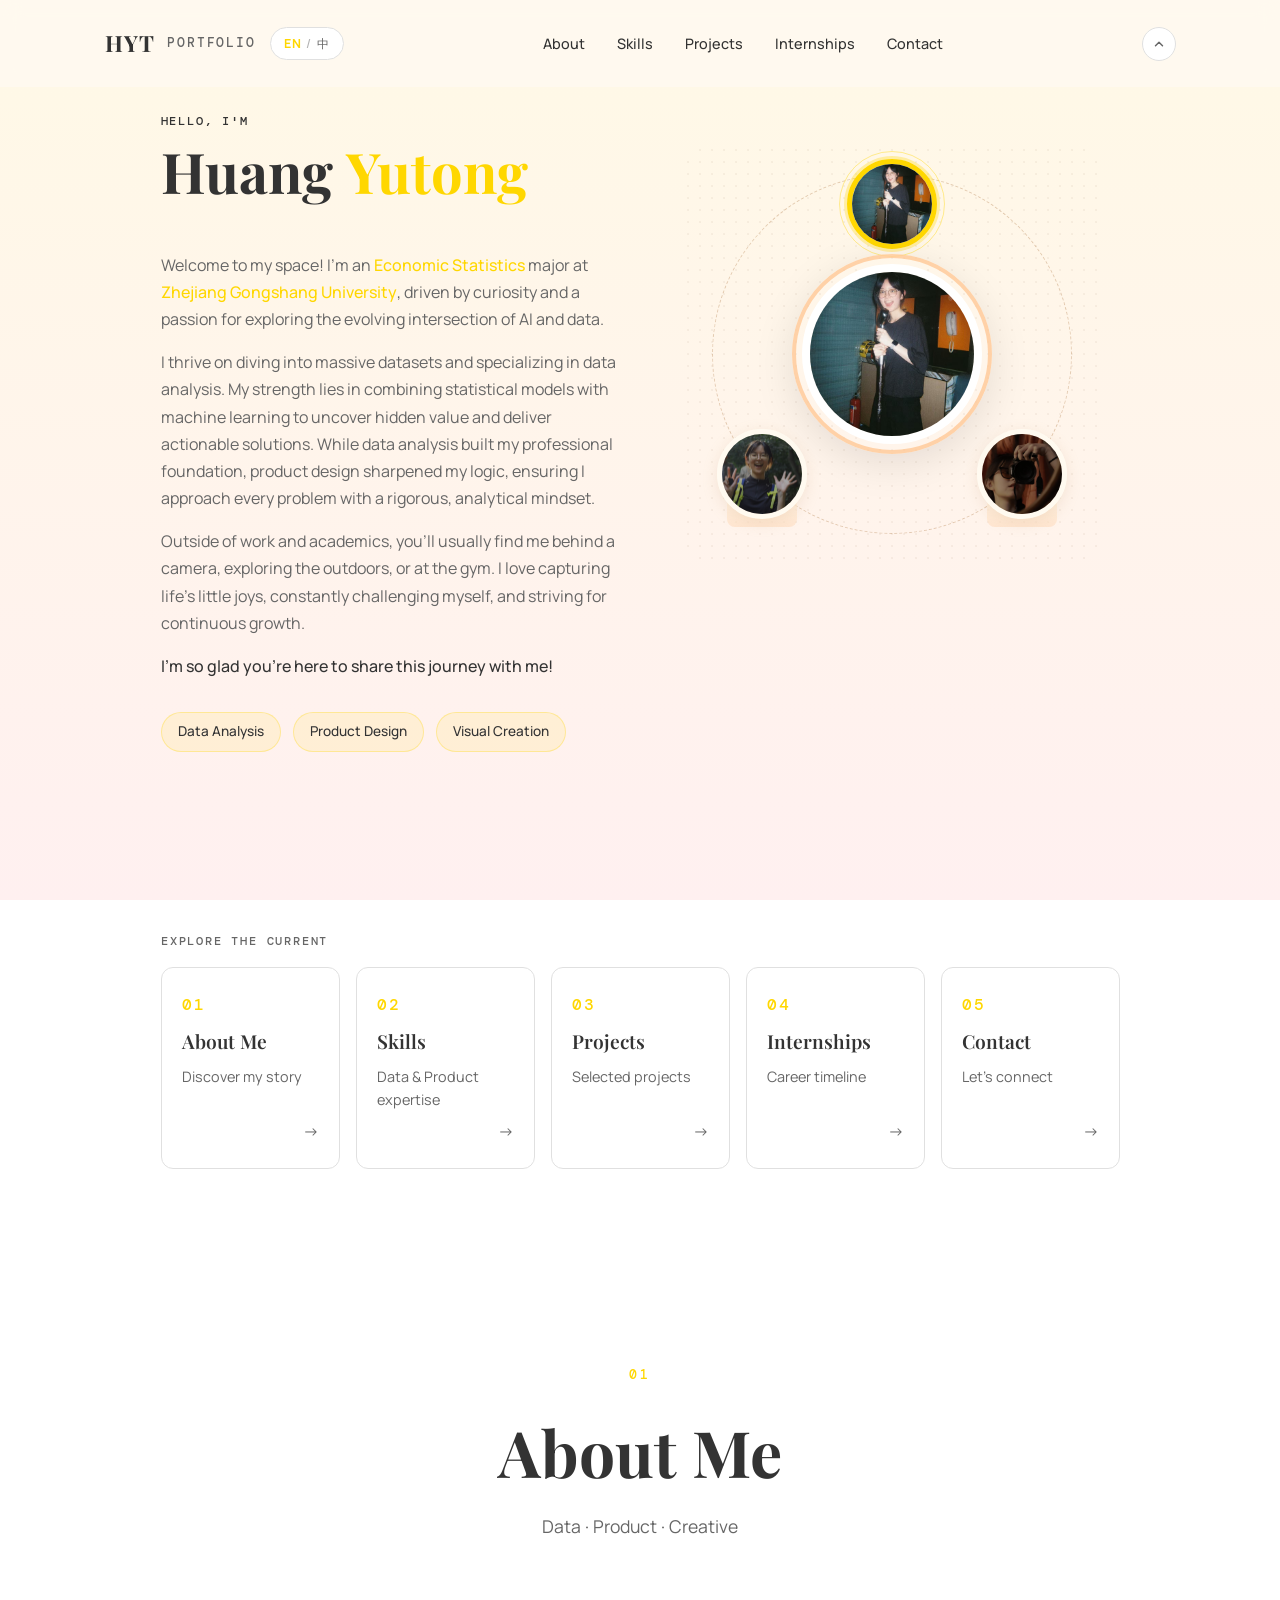
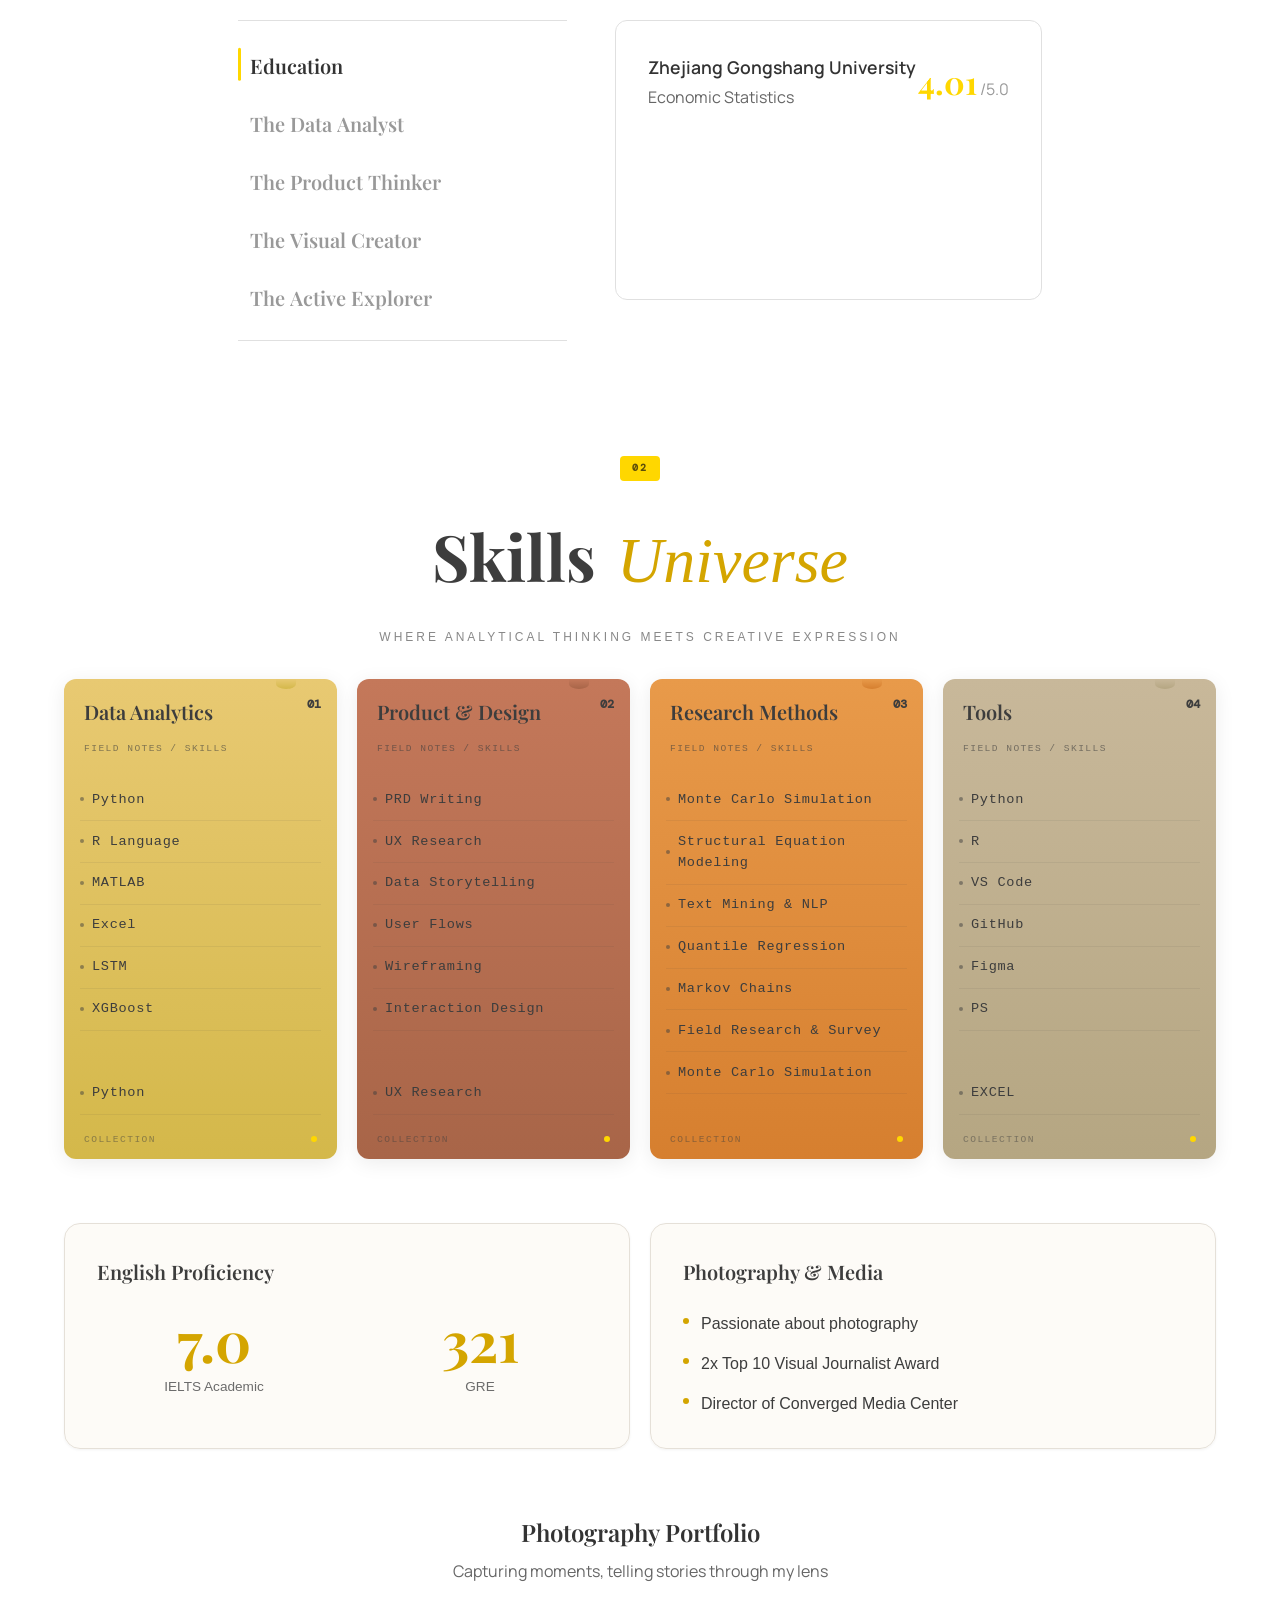
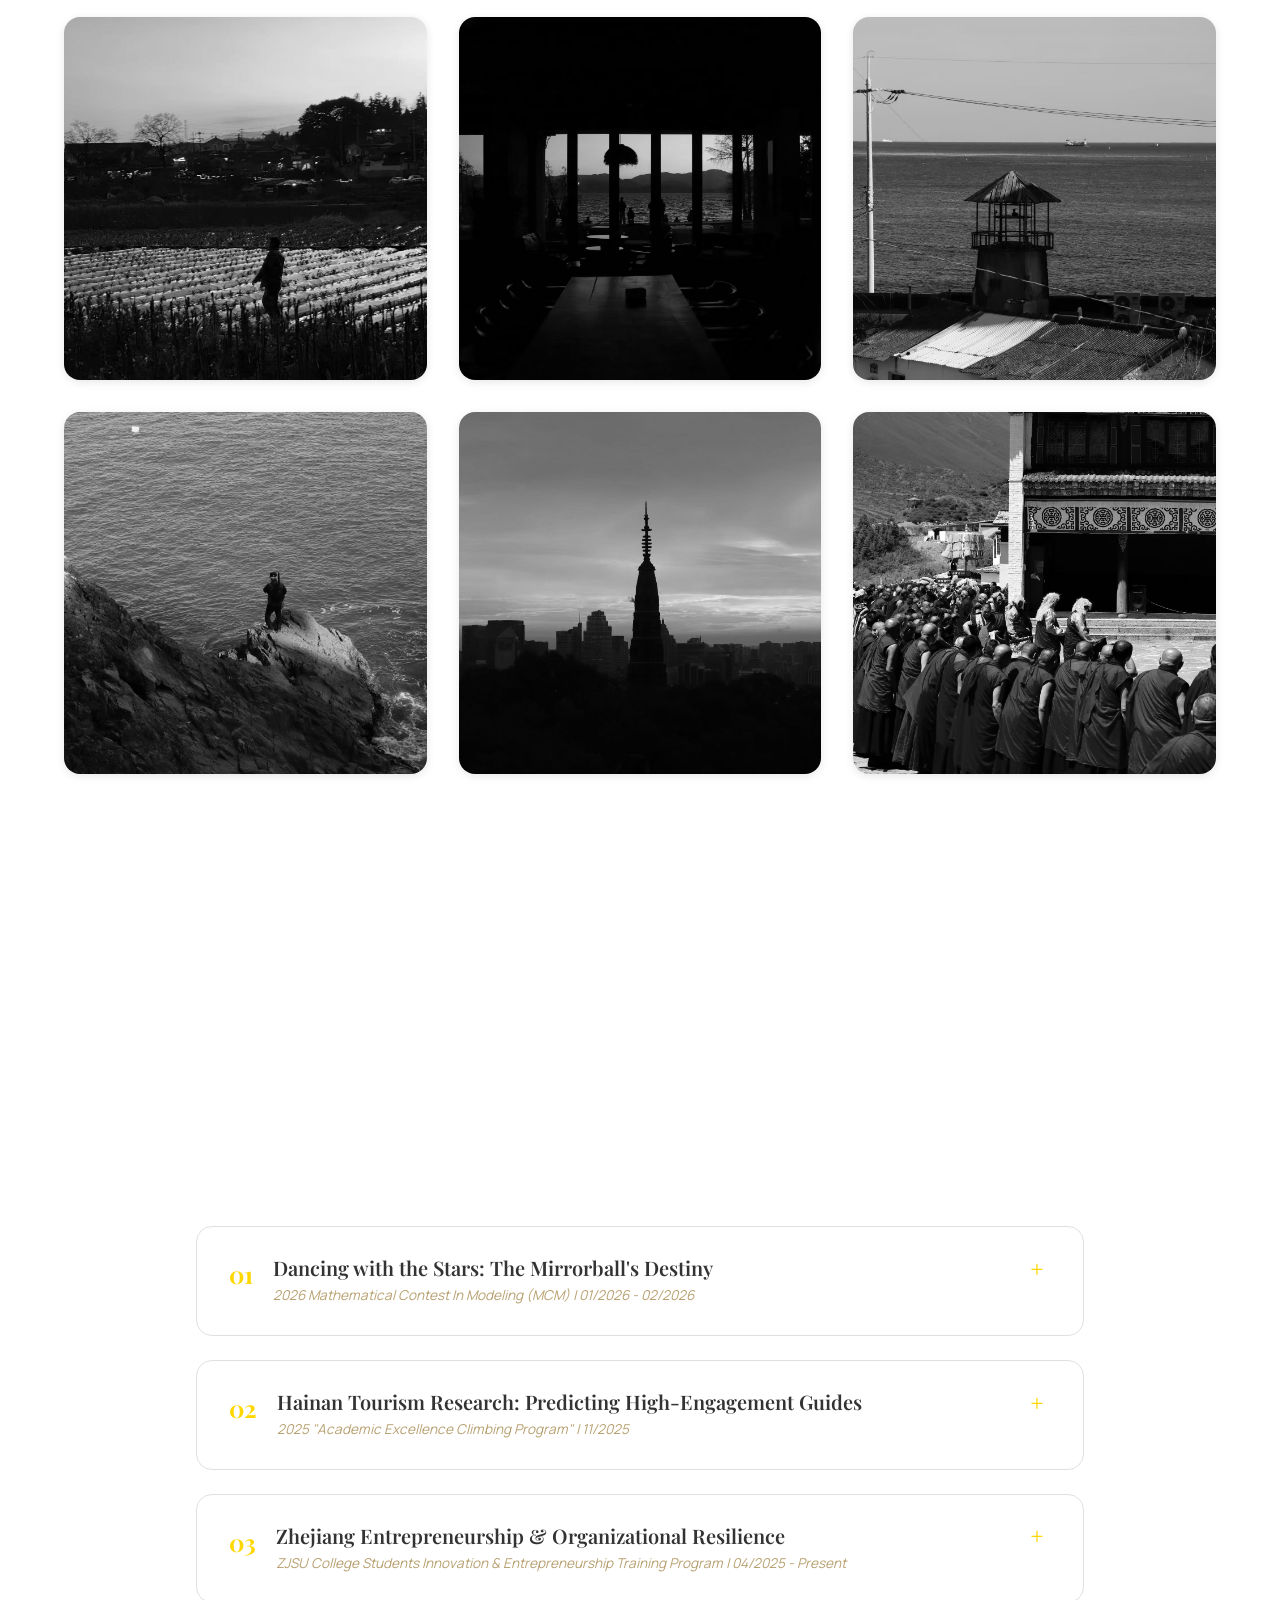
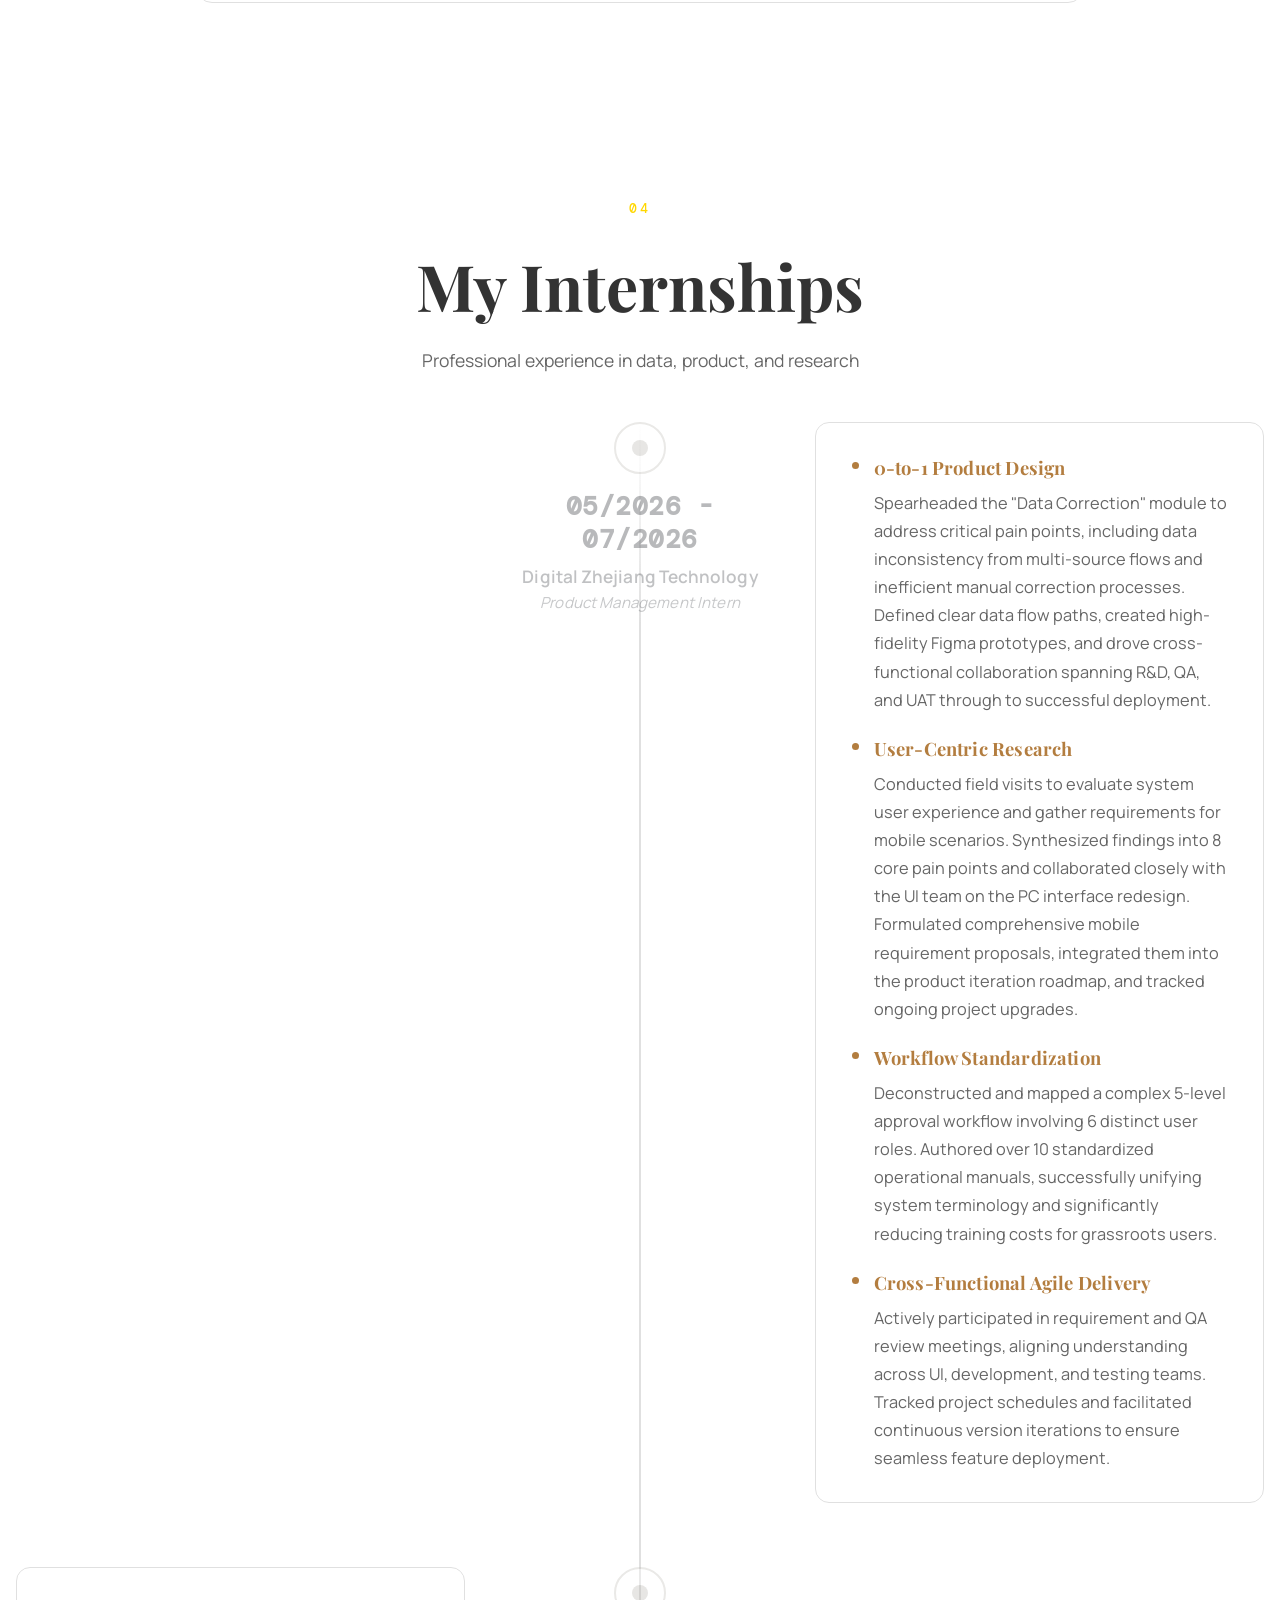
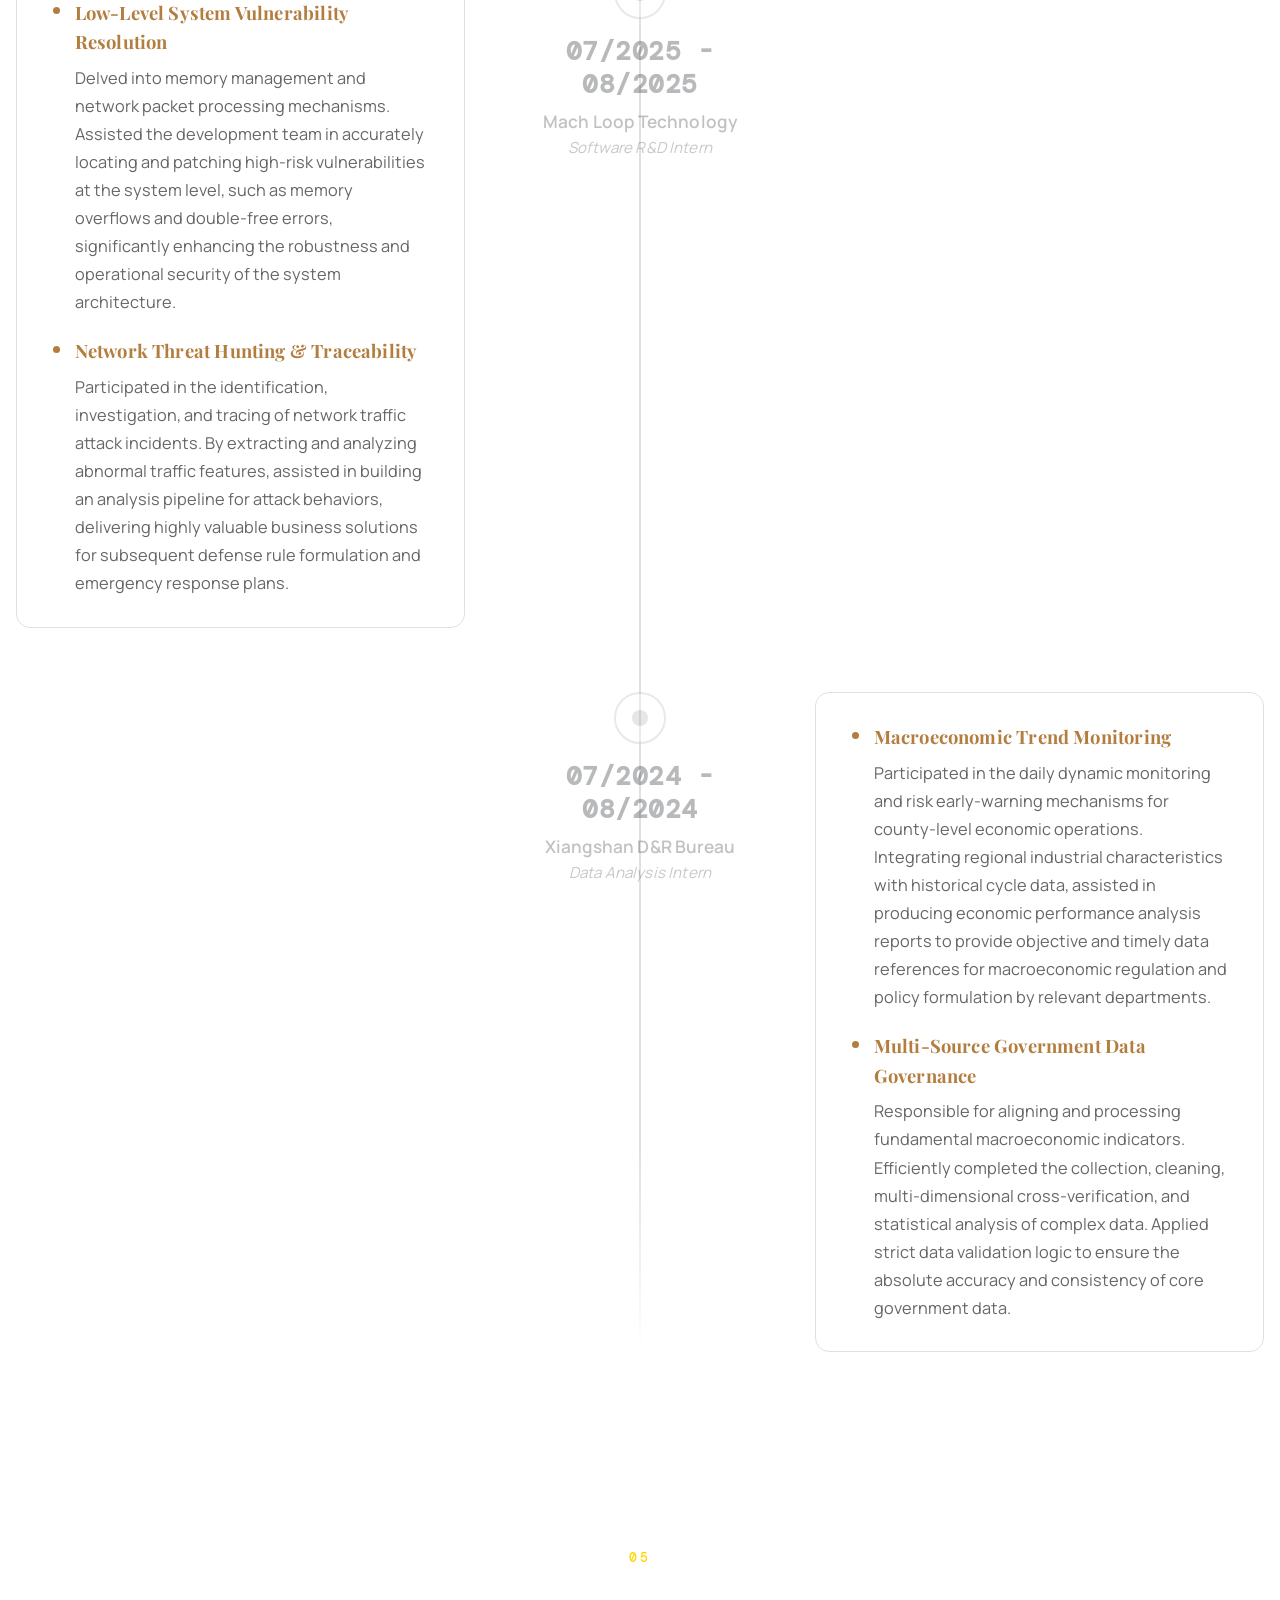
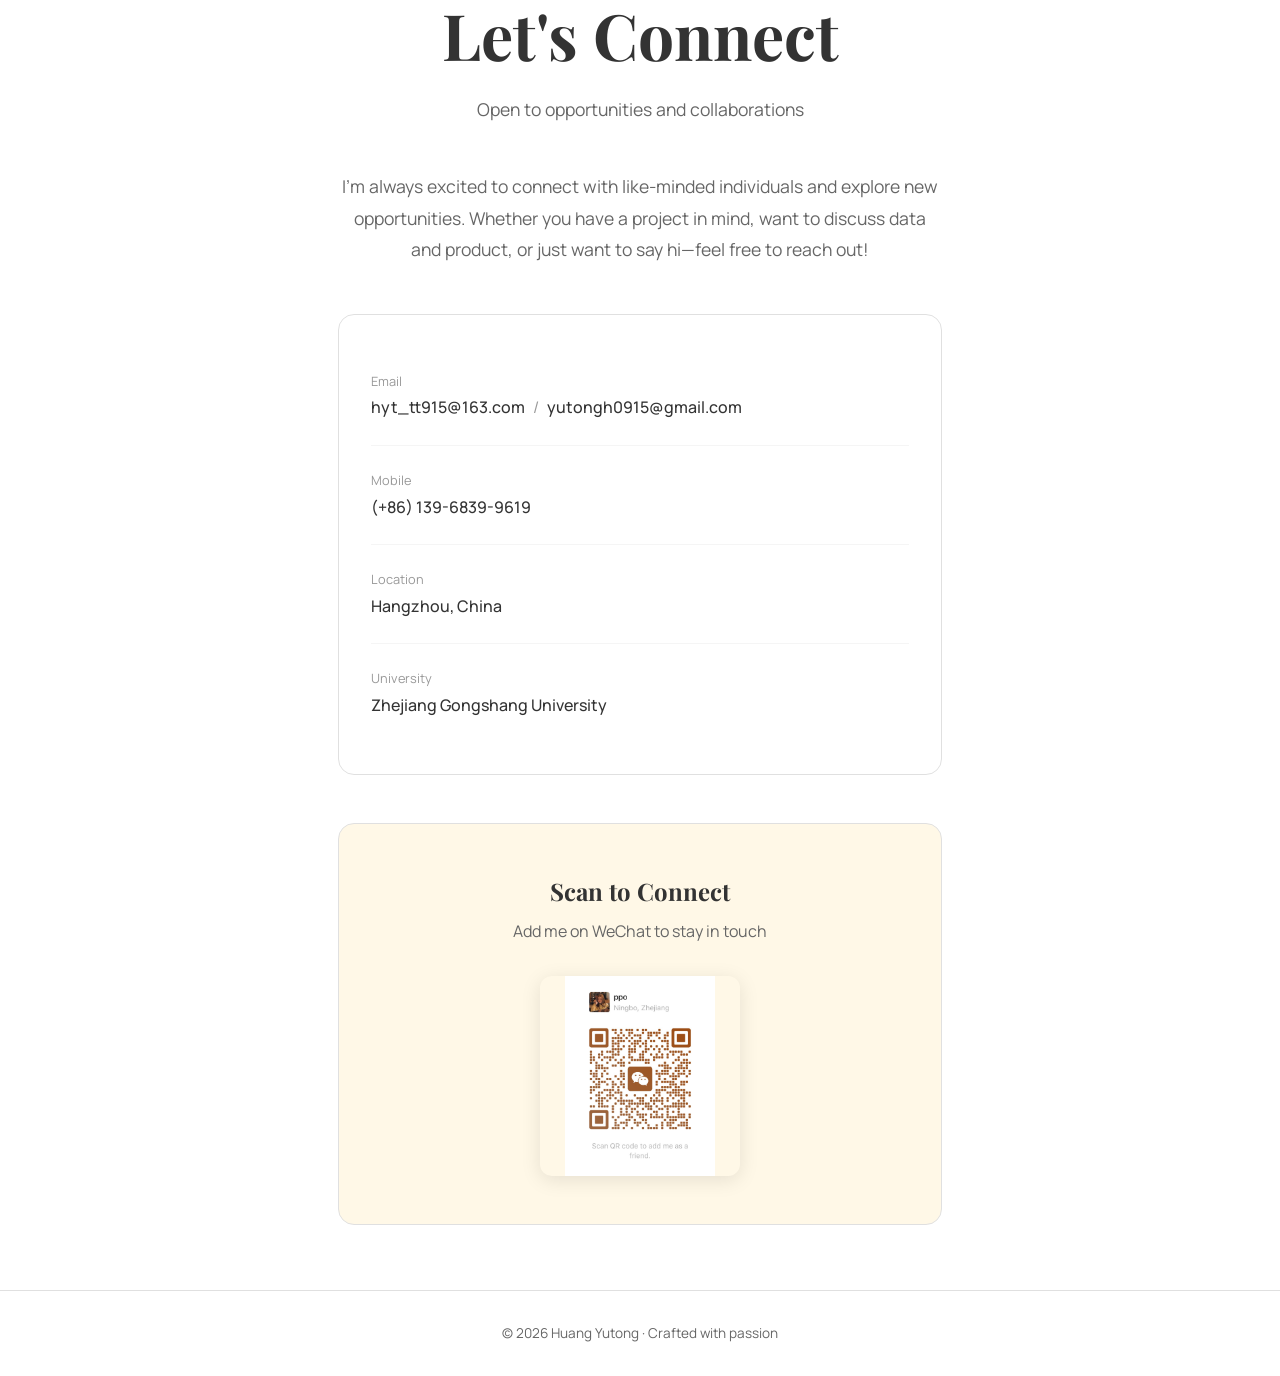
==== commit f0cb0e38: "更新项目三与数字浙江实习内容，调整语言切换按钮位置 - 项目三（浙商精神）：按新研究方向更新 Text/Context/Objective 中英文，中文标题改为"项目三：浙商精神抽样调查研究" - 数" ====
--- a/index.html
+++ b/index.html
@@ -36,10 +36,17 @@
     <!-- Navigation -->
     <nav class="navbar">
         <div class="nav-inner">
-            <a href="#hero" class="nav-brand">
-                <span class="nav-logo">HYT</span>
-                <span class="nav-text">PORTFOLIO</span>
-            </a>
+            <div class="nav-brand-group">
+                <a href="#hero" class="nav-brand">
+                    <span class="nav-logo">HYT</span>
+                    <span class="nav-text">PORTFOLIO</span>
+                </a>
+                <button class="lang-toggle" type="button" aria-label="Switch language / 切换语言">
+                    <span class="lang-label-en">EN</span>
+                    <span class="lang-sep">/</span>
+                    <span class="lang-label-zh">中</span>
+                </button>
+            </div>
             <div class="nav-links">
                 <a href="#about" class="nav-link"><span class="en-text">About</span><span class="zh-text">关于我</span></a>
                 <a href="#skills" class="nav-link"><span class="en-text">Skills</span><span class="zh-text">技能世界</span></a>
@@ -48,11 +55,6 @@
                 <a href="#contact" class="nav-link"><span class="en-text">Contact</span><span class="zh-text">联系我</span></a>
             </div>
             <div class="nav-actions">
-                <button class="lang-toggle" type="button" aria-label="Switch language / 切换语言">
-                    <span class="lang-label-en">EN</span>
-                    <span class="lang-sep">/</span>
-                    <span class="lang-label-zh">中</span>
-                </button>
                 <button class="nav-collapse-btn" aria-label="收起导航栏" title="收起导航栏" data-aria-en="Collapse navbar" data-aria-zh="收起导航栏" data-title-en="Collapse navbar" data-title-zh="收起导航栏">
                     <svg width="14" height="14" viewBox="0 0 24 24" fill="none" stroke="currentColor" stroke-width="2.5" stroke-linecap="round" stroke-linejoin="round">
                         <polyline points="18 15 12 9 6 15"/>
@@ -621,7 +623,7 @@
                 <div class="project-header-left">
                     <span class="project-number">03</span>
                     <div class="project-title-group">
-                        <h3 class="project-title"><span class="en-text">Zhejiang Entrepreneurship &amp; Organizational Resilience</span><span class="zh-text">浙商精神与组织韧性</span></h3>
+                        <h3 class="project-title"><span class="en-text">Zhejiang Entrepreneurship &amp; Organizational Resilience</span><span class="zh-text">项目三：浙商精神抽样调查研究</span></h3>
                         <p class="project-metadata"><span class="en-text">ZJSU College Students Innovation &amp; Entrepreneurship Training Program | 04/2025 - Present</span><span class="zh-text">浙江工商大学大学生创新创业训练计划 | 2025年4月 - 至今</span></p>
                     </div>
                 </div>
@@ -629,7 +631,7 @@
             </div>
             <div class="project-expanded">
                 <div class="project-subtitle-bar">
-                    <p><span class="en-text">Employing a mixed-methods research approach to deeply explore the impact of regional business culture on corporate green transition and organizational resilience.</span><span class="zh-text">采用混合研究方法，深入探讨地域商业文化对企业绿色转型与组织韧性的影响。</span></p>
+                    <p><span class="en-text">Employed a mixed-methods approach, utilizing survey data from 264 startups and in-depth qualitative interviews, to deeply explore how the "Zhejiang Spirit" empowers organizational resilience in enterprises.</span><span class="zh-text">采用问卷调查与深度访谈的混合研究方法，基于264家企业的实证数据，深入探讨"浙商精神"这一地域商业文化如何赋能初创企业的组织韧性。</span></p>
                 </div>
                 <div class="scroll-dots">
                     <button class="scroll-dot active" data-slide="0" aria-label="Overview" data-aria-en="Overview" data-aria-zh="概述"></button>
@@ -642,11 +644,11 @@
                             <h4 class="slide-title"><span class="en-text">Overview &amp; Background</span><span class="zh-text">概述与背景</span></h4>
                             <div class="slide-section">
                                 <h5 class="section-label"><span class="en-text">Context</span><span class="zh-text">背景</span></h5>
-                                <p><span class="en-text">Against the backdrop of the "Dual Carbon" goals, traditional manufacturing enterprises face severe challenges during their green transition.</span><span class="zh-text">在"双碳"目标背景下，传统制造企业在绿色转型过程中面临严峻挑战。</span></p>
+                                <p><span class="en-text">Amidst a complex macroeconomic environment, existing research primarily focuses on formal institutional support, rarely addressing the profound impact of informal cultural systems—such as regional business spirit—on a company's ability to withstand risks.</span><span class="zh-text">当前复杂严峻的宏观经济环境下，现有研究多聚焦于正式制度支持，鲜少关注地域文化（如浙商精神）这一非正式制度对企业抗风险能力的深层影响。</span></p>
                             </div>
                             <div class="slide-section">
                                 <h5 class="section-label"><span class="en-text">Objective</span><span class="zh-text">目标</span></h5>
-                                <p><span class="en-text">To investigate how the "Zhejiang Entrepreneurship Spirit" drives corporate value creation and enhances organizational resilience using empirical data and case studies.</span><span class="zh-text">利用实证数据和案例研究，探究"浙商精神"如何驱动企业的价值创造并提升组织韧性。</span></p>
+                                <p><span class="en-text">To decode the core essence of the Zhejiang Spirit, unveil its internal mechanisms for enhancing entrepreneurial resilience through Structural Equation Modeling, and distill a replicable "Zhejiang Experience" to guide entrepreneurial practices nationwide.</span><span class="zh-text">剖析"浙商精神"的核心内涵，通过构建结构方程模型揭示其提升创业韧性的内在作用机理，并提炼浙江经验，为全国创新创业提供理论支撑与实践指导。</span></p>
                             </div>
                             <div class="slide-section">
                                 <h5 class="section-label"><span class="en-text">Role</span><span class="zh-text">角色</span></h5>
@@ -718,11 +720,11 @@
                             <ul class="contribution-list">
                                 <li class="contribution-item">
                                     <strong class="contribution-title"><span class="en-text">0-to-1 Product Design</span><span class="zh-text">产品设计</span></strong>
-                                    <p class="contribution-desc"><span class="en-text">Spearheaded the end-to-end requirement design for the core "Data Correction" module. Created high-fidelity Figma prototypes and comprehensive PRDs, streamlining the workflow by removing 30% of redundant features while introducing critical new capabilities like batch selection and draft saving.</span><span class="zh-text">独立展开"数据纠错"模块的需求设计。通过Figma设计原型并撰写了详尽的 PRD 文档。通过剔除 30% 的冗余功能并引入批量选择、草稿保存等关键新功能，优化了工作流。</span></p>
+                                    <p class="contribution-desc"><span class="en-text">Spearheaded the "Data Correction" module to address critical pain points, including data inconsistency from multi-source flows and inefficient manual correction processes. Defined clear data flow paths, created high-fidelity Figma prototypes, and drove cross-functional collaboration spanning R&amp;D, QA, and UAT through to successful deployment.</span><span class="zh-text">针对底层数据多源流转导致的数据不一致、人工纠错效率低下的痛点，设计"数据纠错"需求。首先明确数据流转路径，再利用Figma进行原型设计，并跨部门跟进研发、测试、验收至上线交付。</span></p>
                                 </li>
                                 <li class="contribution-item">
                                     <strong class="contribution-title"><span class="en-text">User-Centric Research</span><span class="zh-text">以用户为中心的调研</span></strong>
-                                    <p class="contribution-desc"><span class="en-text">Conducted on-site field visits and 1-on-1 interviews with front-line users to identify usability blockers. Synthesized findings into 8 core business pain points, providing data-driven evidence that guided the optimization of multi-level approvals and batch operations.</span><span class="zh-text">开展了实地走访，调研系统的使用体验；并收集对移动端场景的使用需求。提炼8大核心痛点，与UI对接PC 端交互改版设计。并形成移动端需求方案纳入产品迭代排期，跟进项目迭代升级。</span></p>
+                                    <p class="contribution-desc"><span class="en-text">Conducted field visits to evaluate system user experience and gather requirements for mobile scenarios. Synthesized findings into 8 core pain points and collaborated closely with the UI team on the PC interface redesign. Formulated comprehensive mobile requirement proposals, integrated them into the product iteration roadmap, and tracked ongoing project upgrades.</span><span class="zh-text">开展了实地走访，调研系统的使用体验；并收集对移动端场景的使用需求。提炼8大核心痛点，与UI对接PC端交互改版设计。并形成移动端需求方案纳入产品迭代排期，跟进项目迭代升级。</span></p>
                                 </li>
                                 <li class="contribution-item">
                                     <strong class="contribution-title"><span class="en-text">Workflow Standardization</span><span class="zh-text">工作流标准化</span></strong>
--- a/style.css
+++ b/style.css
@@ -96,6 +96,12 @@
     display: flex;
     justify-content: space-between;
     align-items: center;
+}
+
+.nav-brand-group {
+    display: flex;
+    align-items: center;
+    gap: 0.85rem;
 }
 
 .nav-brand {
